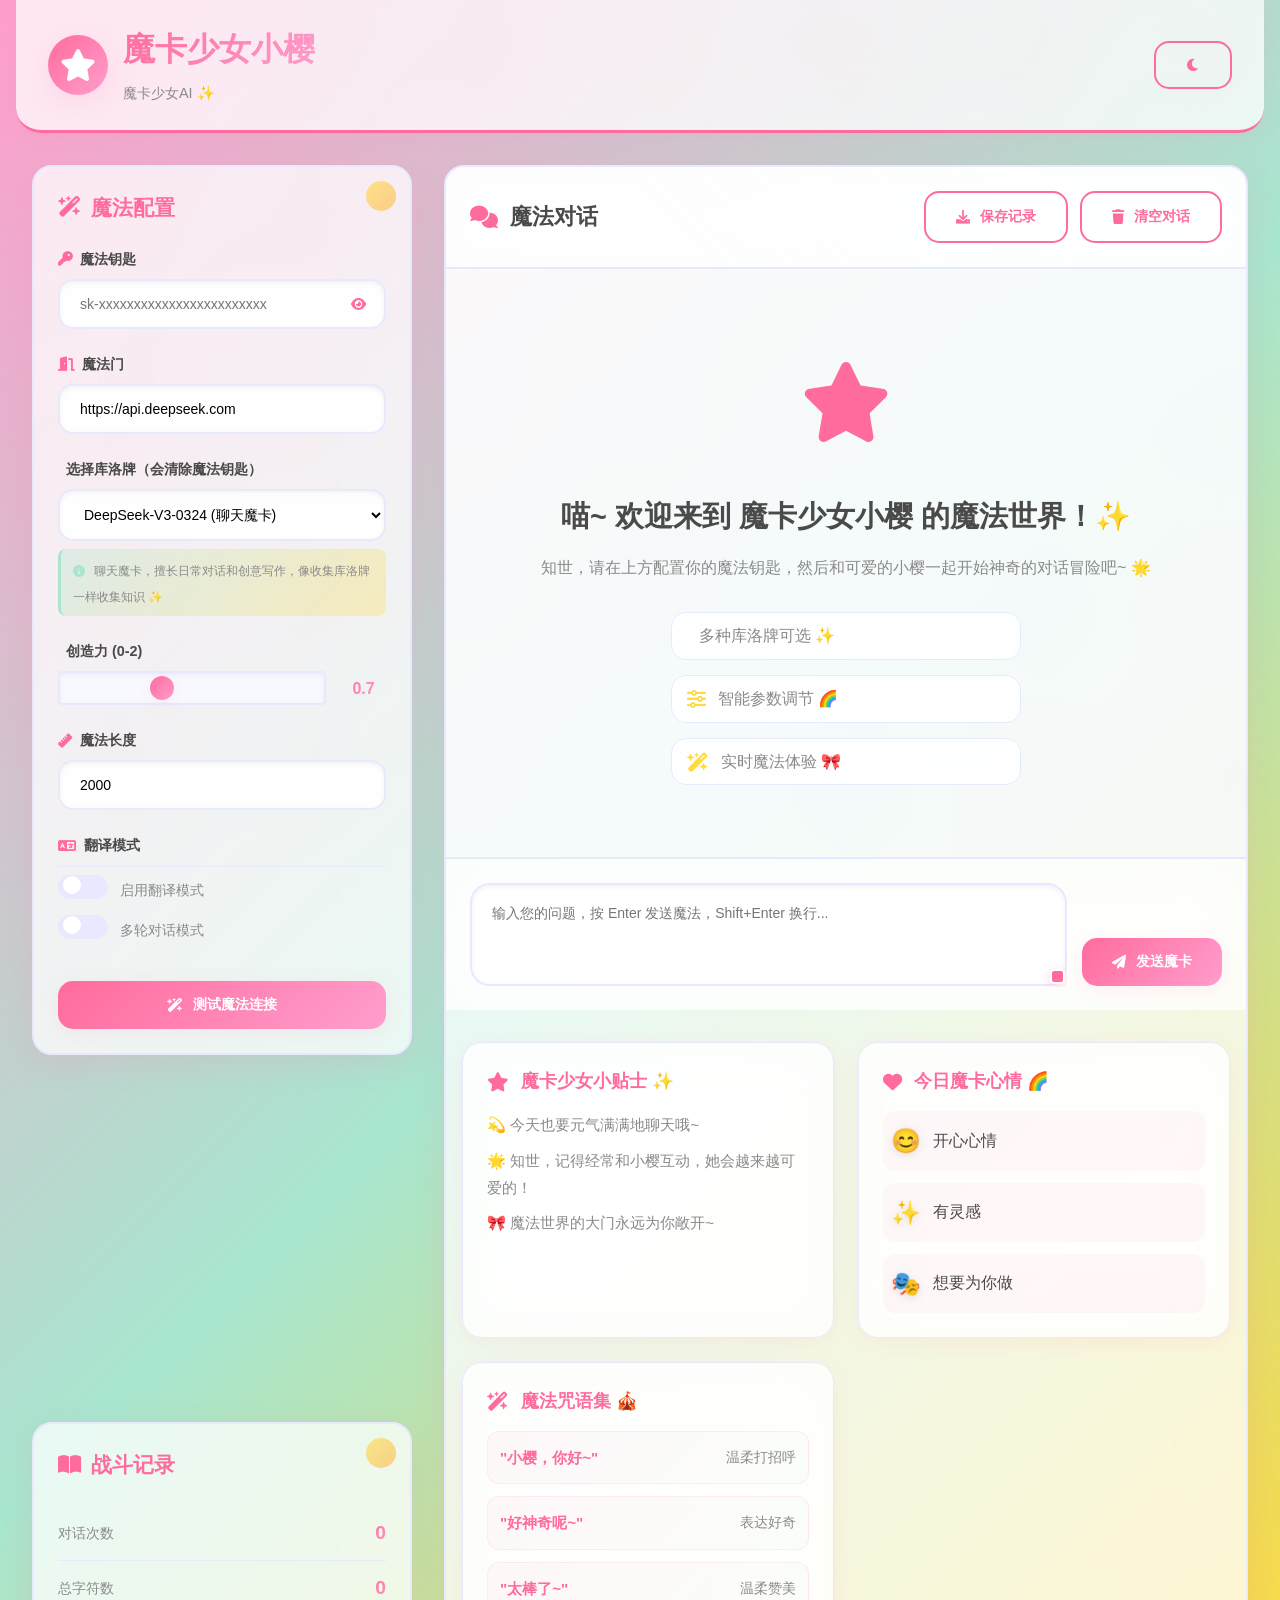
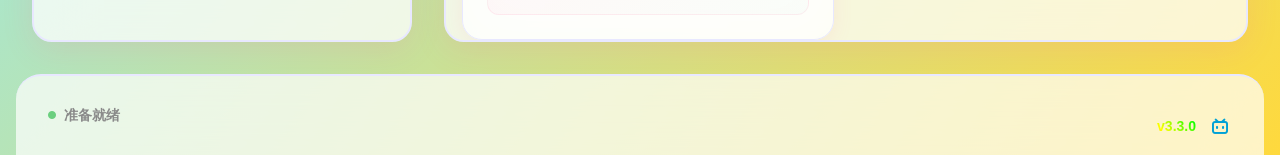
==== index.html @ 0a8f306b "Add files via upload" ====
<!DOCTYPE html>
<html lang="zh-CN">
<head>
    <meta charset="UTF-8">
    <meta name="viewport" content="width=device-width, initial-scale=1.0">
    <title>小樱 - 魔卡少女AI ✨</title>
    
    <!-- 库洛牌主题图标 -->
    <link rel="icon" type="image/svg+xml" href="./images/favicon.svg">
    <link rel="shortcut icon" href="./images/favicon.svg">
    <link rel="icon" href="./images/favicon.svg">
    
    <link rel="stylesheet" href="style.css">
    <link href="https://cdnjs.cloudflare.com/ajax/libs/font-awesome/6.0.0/css/all.min.css" rel="stylesheet">
</head>
<body>
    <div class="container">
        <!-- 顶部导航 -->
        <nav class="navbar">
            <div class="nav-brand">
                <div class="brand-icon">
                    <i class="fas fa-star"></i>
                </div>
                <div class="brand-text">
                    <h1>魔卡少女小樱</h1>
                    <span class="brand-subtitle">魔卡少女AI ✨</span>
                </div>
            </div>
            <div class="nav-actions">
                <button class="btn btn-outline" onclick="toggleTheme()">
                    <i class="fas fa-moon"></i>
                </button>
            </div>
        </nav>

        <!-- 主要内容区域 -->
        <div class="main-content">
            <!-- 左侧配置面板 -->
            <div class="sidebar">
                <div class="config-card">
                    <div class="card-header">
                        <h3><i class="fas fa-wand-magic-sparkles"></i> 魔法配置</h3>
                        <div class="card-decoration"></div>
                    </div>
                    
                    <div class="form-group">
                        <label for="apiKey">
                            <i class="fas fa-key"></i> 魔法钥匙
                        </label>
                        <div class="input-wrapper">
                            <input type="password" id="apiKey" placeholder="sk-xxxxxxxxxxxxxxxxxxxxxxxx">
                            <button class="toggle-password" onclick="togglePassword()">
                                <i class="fas fa-eye"></i>
                            </button>
                        </div>
                    </div>

                    <div class="form-group">
                        <label for="baseUrl">
                            <i class="fas fa-door-open"></i> 魔法门
                        </label>
                        <input type="text" id="baseUrl" value="https://api.deepseek.com" placeholder="API 基础地址">
                    </div>

                    <div class="form-group">
                        <label for="model">
                            <i class="fas fa-cards-blank"></i> 选择库洛牌 （会清除魔法钥匙）
                        </label>
                        <div class="model-selector">
                            <select id="model" onchange="window.deepseekChat?.handleModelChange()">
                                <option value="deepseek-chat">DeepSeek-V3-0324 (聊天魔卡)</option>
                                <option value="deepseek-reasoner">DeepSeek-R1-0528 (推理魔卡)</option>
                                <option value="sakura-free">deepseek-r1-0528 (小樱魔卡) ✨</option>
                                <option value="custom">自定义库洛牌 ✨</option>
                            </select>
                            <div class="custom-model-input-wrapper" style="display: none;">
                                <input type="text" id="customModel" placeholder="例如: deepseek-chat, gpt-4, claude-3">
                                <div class="custom-model-status" id="customModelStatus">
                                    <i class="fas fa-check-circle status-valid" style="display: none;"></i>
                                    <i class="fas fa-exclamation-circle status-invalid" style="display: none;"></i>
                                </div>
                                <button class="clear-custom-model" onclick="clearCustomModel()" title="清除自定义模型">
                                    <i class="fas fa-times"></i>
                                </button>
                            </div>
                        </div>
                        <div class="model-info" id="modelInfo">
                            <small class="text-muted">
                                <i class="fas fa-info-circle"></i> 
                                <span id="modelDescription">聊天魔卡，擅长日常对话和创意写作</span>
                            </small>
                        </div>
                        <div class="custom-model-help" id="customModelHelp" style="display: none;">
                            <small class="text-muted">
                                <i class="fas fa-lightbulb"></i>
                                <span>支持所有兼容OpenAI API格式的模型，如：gpt-4, claude-3, gemini-pro等</span>
                            </small>
                        </div>
                    </div>

                    <div class="form-group">
                        <label for="temperature">
                            <i class="fas fa-sparkles"></i> 创造力 (0-2)
                        </label>
                        <div class="slider-container">
                            <input type="range" id="temperature" min="0" max="2" step="0.1" value="0.7">
                            <span class="slider-value" id="tempValue">0.7</span>
                        </div>
                    </div>

                    <div class="form-group">
                        <label for="maxTokens">
                            <i class="fas fa-ruler"></i> 魔法长度
                        </label>
                        <input type="number" id="maxTokens" value="2000" min="100" max="8000">
                    </div>

                    <!-- 翻译模式配置 -->
                    <div class="form-group">
                        <label for="translationMode">
                            <i class="fas fa-language"></i> 翻译模式
                        </label>
                        <div class="translation-controls">
                            <select id="srcLang" class="lang-select">
                                <option value="auto">自动检测</option>
                                <option value="zh">中文</option>
                                <option value="en">英语</option>
                                <option value="ja">日语</option>
                                <option value="ko">韩语</option>
                                <option value="fr">法语</option>
                                <option value="de">德语</option>
                                <option value="es">西班牙语</option>
                                <option value="ru">俄语</option>
                            </select>
                            <div class="lang-arrow">
                                <i class="fas fa-arrow-right"></i>
                            </div>
                            <select id="tgtLang" class="lang-select">
                                <option value="zh">中文</option>
                                <option value="en">英语</option>
                                <option value="ja">日语</option>
                                <option value="ko">韩语</option>
                                <option value="fr">法语</option>
                                <option value="de">德语</option>
                                <option value="es">西班牙语</option>
                                <option value="ru">俄语</option>
                            </select>
                        </div>
                        <div class="translation-toggle">
                            <label class="toggle-switch">
                                <input type="checkbox" id="translationMode">
                                <span class="toggle-slider"></span>
                            </label>
                            <span class="toggle-label">启用翻译模式</span>
                        </div>
                        <div class="translation-toggle">
                            <label class="toggle-switch">
                                <input type="checkbox" id="multiTurnMode">
                                <span class="toggle-slider"></span>
                            </label>
                            <span class="toggle-label">多轮对话模式</span>
                        </div>
                    </div>
                    
                    <!-- 文件翻译功能 -->
                    <div class="file-translation-section" id="fileTranslationSection" style="display: none;">
                        <div class="file-upload-area">
                            <label for="txtFileInput" class="file-upload-label">
                                <i class="fas fa-file-upload"></i>
                                <span>选择TXT文件</span>
                            </label>
                            <input type="file" id="txtFileInput" accept=".txt" style="display: none;">
                            <div class="file-info" id="fileInfo" style="display: none;">
                                <span class="file-name" id="fileName"></span>
                                <span class="file-size" id="fileSize"></span>
                                <button class="btn btn-outline btn-small" onclick="clearFile()">
                                    <i class="fas fa-times"></i>
                                </button>
                            </div>
                        </div>
                        <button class="btn btn-primary btn-full" id="translateFileBtn" style="display: none;">
                            <i class="fas fa-language"></i> 开始翻译文件
                        </button>
                    </div>

                    <button class="btn btn-primary btn-full" id="testConnectionBtn">
                                                    <i class="fas fa-wand-magic-sparkles"></i> 测试魔法连接
                    </button>
                </div>

                <div class="stats-card">
                    <div class="card-header">
                        <h3><i class="fas fa-book-open"></i> 战斗记录</h3>
                        <div class="card-decoration"></div>
                    </div>
                    <div class="stat-item">
                        <span class="stat-label">对话次数</span>
                        <span class="stat-value" id="chatCount">0</span>
                    </div>
                    <div class="stat-item">
                        <span class="stat-label">总字符数</span>
                        <span class="stat-value" id="totalChars">0</span>
                    </div>
                </div>
            </div>

            <!-- 右侧聊天区域 -->
            <div class="chat-area">
                <div class="chat-header">
                    <h2><i class="fas fa-comments"></i> 魔法对话</h2>
                    <div class="chat-actions">
                        <button class="btn btn-outline" onclick="exportChat()">
                            <i class="fas fa-download"></i> 保存记录
                        </button>
                        <button class="btn btn-outline" id="magicBtn" style="display: none;">
                            <i class="fas fa-wand-magic-sparkles"></i> 施展魔法
                        </button>
                        <button class="btn btn-outline" onclick="clearChat()">
                            <i class="fas fa-trash"></i> 清空对话
                        </button>
                    </div>
                </div>

                <div class="chat-messages" id="chatMessages">
                    <div class="welcome-message">
                        <div class="welcome-icon">
                            <i class="fas fa-star"></i>
                        </div>
                        <h3>喵~ 欢迎来到 魔卡少女小樱 的魔法世界！✨</h3>
                        <p>知世，请在上方配置你的魔法钥匙，然后和可爱的小樱一起开始神奇的对话冒险吧~ 🌟</p>
                        <div class="feature-list">
                            <div class="feature-item">
                                <i class="fas fa-cards-blank"></i>
                                <span>多种库洛牌可选 ✨</span>
                            </div>
                            <div class="feature-item">
                                <i class="fas fa-sliders"></i>
                                <span>智能参数调节 🌈</span>
                            </div>
                            <div class="feature-item">
                                <i class="fas fa-wand-magic-sparkles"></i>
                                <span>实时魔法体验 🎀</span>
                            </div>
                        </div>
                    </div>
                </div>

                <!-- 文件翻译进度区域 -->
                <div class="file-translation-progress" id="fileTranslationProgress" style="display: none;">
                    <div class="progress-header">
                        <h4><i class="fas fa-language"></i> 文件翻译进度</h4>
                        <button class="btn btn-outline btn-small" onclick="cancelFileTranslation()">
                            <i class="fas fa-times"></i> 取消
                        </button>
                    </div>
                    <div class="progress-content">
                        <div class="progress-bar-container">
                            <div class="progress-bar" id="translationProgressBar">
                                <div class="progress-fill" id="translationProgressFill"></div>
                            </div>
                            <div class="progress-text" id="translationProgressText">0%</div>
                        </div>
                        <div class="progress-details">
                            <div class="progress-item">
                                <span class="progress-label">已翻译:</span>
                                <span class="progress-value" id="translatedLines">0</span>
                                <span class="progress-label">/</span>
                                <span class="progress-value" id="totalLines">0</span>
                                <span class="progress-label">行</span>
                            </div>
                            <div class="progress-item">
                                <span class="progress-label">当前状态:</span>
                                <span class="progress-value" id="currentStatus">准备中...</span>
                            </div>
                        </div>
                    </div>
                </div>

                <div class="chat-input-area">
                    <div class="input-container">
                        <textarea 
                            id="userInput" 
                            placeholder="知世，输入您的问题，按 Enter 发送魔卡，Shift+Enter 换行..."
                            rows="3"
                        ></textarea>
                        <div class="input-actions">
                            <button class="btn btn-primary" id="sendBtn">
                                <i class="fas fa-paper-plane"></i> 发送魔卡
                            </button>
                        </div>
                    </div>
                </div>

                <!-- 二次元主题装饰区域 -->
                <div class="anime-decoration-area">
                    <div class="decoration-card">
                        <div class="decoration-header">
                            <i class="fas fa-star"></i>
                            <h4>魔卡少女小贴士 ✨</h4>
                        </div>
                        <div class="tip-content">
                            <p>💫 今天也要元气满满地聊天哦~</p>
                            <p>🌟 知世，记得经常和小樱互动，她会越来越可爱的！</p>
                            <p>🎀 魔法世界的大门永远为你敞开~</p>
                        </div>
                    </div>
                    
                    <div class="decoration-card">
                        <div class="decoration-header">
                            <i class="fas fa-heart"></i>
                            <h4>今日魔卡心情 🌈</h4>
                        </div>
                        <div class="mood-content">
                            <div class="mood-item" data-quick-input="小樱，今天我的心情很好呢~ 想要和你分享一些开心的事情 ✨">
                                <span class="mood-emoji">😊</span>
                                <span class="mood-text">开心心情</span>
                            </div>
                            <div class="mood-item" data-quick-input="小樱，今天感觉特别有灵感呢~ 想要为你创作一些美好的东西 🌟">
                                <span class="mood-emoji">✨</span>
                                <span class="mood-text">有灵感</span>
                            </div>
                            <div class="mood-item" data-quick-input="小樱，今天想要为你做一些有趣的事情呢~ 来一起创造美好的回忆吧 🎭">
                                <span class="mood-emoji">🎭</span>
                                <span class="mood-text">想要为你做</span>
                            </div>
                        </div>
                    </div>

                    <div class="decoration-card">
                        <div class="decoration-header">
                            <i class="fas fa-wand-magic-sparkles"></i>
                            <h4>魔法咒语集 🎪</h4>
                        </div>
                        <div class="spell-content">
                            <div class="spell-item" data-quick-input="小樱，你好呀！今天要和你聊些什么呢？✨">
                                <span class="spell-name">"小樱，你好~"</span>
                                <span class="spell-desc">温柔打招呼</span>
                            </div>
                            <div class="spell-item" data-quick-input="小樱，好神奇呢！能告诉我更多关于这个的事情吗？🌟">
                                <span class="spell-name">"好神奇呢~"</span>
                                <span class="spell-desc">表达好奇</span>
                            </div>
                            <div class="spell-item" data-quick-input="小樱，你真是太棒了！我为你感到骄傲呢~ 🎀">
                                <span class="spell-name">"太棒了~"</span>
                                <span class="spell-desc">温柔赞美</span>
                            </div>
                        </div>
                    </div>
                </div>
            </div>
        </div>

        <!-- 状态栏 -->
        <div class="status-bar">
            <div class="status-left">
                <span id="statusText" class="status-text">
                    <i class="fas fa-circle status-dot ready"></i> 准备就绪
                </span>
            </div>
            <div class="status-right">
                <span id="tokenCount" class="token-info"></span>
                
                <span class="version">
                    <a href="https://github.com/Rainsan86/Rainsan86.github.io" target="_blank">v3.3.0</a>
                    <a href="https://space.bilibili.com/185590732" target="_blank" class="bilibili-icon">
                        <i class="fab fa-bilibili"></i>
                    </a>
                </span>
            </div>
        </div>
    </div>



    <script src="script.js"></script>
</body>
<!-- 
**
 *                                         ,s555SB@@&                          
 *                                      :9H####@@@@@Xi                        
 *                                     1@@@@@@@@@@@@@@8                       
 *                                   ,8@@@@@@@@@B@@@@@@8                      
 *                                  :B@@@@X3hi8Bs;B@@@@@Ah,                   
 *             ,8i                  r@@@B:     1S ,M@@@@@@#8;                 
 *            1AB35.i:               X@@8 .   SGhr ,A@@@@@@@@S                
 *            1@h31MX8                18Hhh3i .i3r ,A@@@@@@@@@5               
 *            ;@&i,58r5                 rGSS:     :B@@@@@@@@@@A               
 *             1#i  . 9i                 hX.  .: .5@@@@@@@@@@@1               
 *              sG1,  ,G53s.              9#Xi;hS5 3B@@@@@@@B1                
 *               .h8h.,A@@@MXSs,           #@H1:    3ssSSX@1                  
 *               s ,@@@@@@@@@@@@Xhi,       r#@@X1s9M8    .GA981               
 *               ,. rS8H#@@@@@@@@@@#HG51;.  .h31i;9@r    .8@@@@BS;i;          
 *                .19AXXXAB@@@@@@@@@@@@@@#MHXG893hrX#XGGXM@@@@@@@@@@MS        
 *                s@@MM@@@hsX#@@@@@@@@@@@@@@@@@@@@@@@@@@@@@@@@@@@@@@@@&,      
 *              :GB@#3G@@Brs ,1GM@@@@@@@@@@@@@@@@@@@@@@@@@@@@@@@@@@@@@@B,     
 *            .hM@@@#@@#MX 51  r;iSGAM@@@@@@@@@@@@@@@@@@@@@@@@@@@@@@@@@@8     
 *          :3B@@@@@@@@@@@&9@h :Gs   .;sSXH@@@@@@@@@@@@@@@@@@@@@@@@@@@@@@:    
 *      s&HA#@@@@@@@@@@@@@@M89A;.8S.       ,r3@@@@@@@@@@@@@@@@@@@@@@@@@@@r    
 *   ,13B@@@@@@@@@@@@@@@@@@@5 5B3 ;.         ;@@@@@@@@@@@@@@@@@@@@@@@@@@@i    
 *  5#@@#&@@@@@@@@@@@@@@@@@@9  .39:          ;@@@@@@@@@@@@@@@@@@@@@@@@@@@;    
 *  9@@@X:MM@@@@@@@@@@@@@@@#;    ;31.         H@@@@@@@@@@@@@@@@@@@@@@@@@@:    
 *   SH#@B9.rM@@@@@@@@@@@@@B       :.         3@@@@@@@@@@@@@@@@@@@@@@@@@@5    
 *     ,:.   9@@@@@@@@@@@#HB5                 .M@@@@@@@@@@@@@@@@@@@@@@@@@B    
 *           ,ssirhSM@&1;i19911i,.             s@@@@@@@@@@@@@@@@@@@@@@@@@@S   
 *              ,,,rHAri1h1rh&@#353Sh:          8@@@@@@@@@@@@@@@@@@@@@@@@@#:  
 *            .A3hH@#5S553&@@#h   i:i9S          #@@@@@@@@@@@@@@@@@@@@@@@@@A. 
 *
 *
 *    又看源码，看你妹妹呀！
 * -->
 <!-- **
 *                    _ooOoo_
 *                   o8888888o
 *                   88" . "88
 *                   (| -_- |)
 *                    O\ = /O
 *                ____/`---'\____
 *              .   ' \\| |// `.
 *               / \\||| : |||// \
 *             / _||||| -:- |||||- \
 *               | | \\\ - /// | |
 *             | \_| ''\---/'' | |
 *              \ .-\__ `-` ___/-. /
 *           ___`. .' /--.--\ `. . __
 *        ."" '< `.___\_<|>_/___.' >'"".
 *       | | : `- \`.;`\ _ /`;.`/ - ` : | |
 *         \ \ `-. \_ __\ /__ _/ .-` / /
 * ======`-.____`-.___\_____/___.-`____.-'======
 *                    `=---='
 *
 * .............................................
 *          佛祖保佑             永无BUG
 *
 -->
</html>
---- style.css ----
:root {
    --primary-color: #ff6b9d;
    --primary-light: #ff8db3;
    --primary-dark: #e55a8a;
    --secondary-color: #a8e6cf;
    --accent-color: #ffd93d;
    --accent-pink: #ff9ecd;
    --success-color: #6bcf7f;
    --warning-color: #ffb347;
    --error-color: #ff6b6b;
    --text-primary: #4a4a4a;
    --text-secondary: #8a8a8a;
    --bg-primary: #ffffff;
    --bg-secondary: #fefefe;
    --bg-tertiary: #f8f9ff;
    --border-color: #e8e8ff;
    --shadow-light: 0 4px 20px rgba(255, 107, 157, 0.1);
    --shadow-medium: 0 8px 30px rgba(255, 107, 157, 0.15);
    --shadow-heavy: 0 15px 40px rgba(255, 107, 157, 0.2);
    --border-radius: 20px;
    --transition: all 0.3s cubic-bezier(0.4, 0, 0.2, 1);
    --gradient-primary: linear-gradient(135deg, #ff6b9d 0%, #ff9ecd 100%);
    --gradient-secondary: linear-gradient(135deg, #ff9ecd 0%, #a8e6cf 50%, #ffd93d 100%);
    --gradient-accent: linear-gradient(135deg, #ffd93d 0%, #ffb347 100%);
    --bg-pattern: url('data:image/svg+xml,<svg xmlns="http://www.w3.org/2000/svg" viewBox="0 0 100 100"><defs><pattern id="hearts" x="0" y="0" width="20" height="20" patternUnits="userSpaceOnUse"><path d="M10 6c0-2.2 1.8-4 4-4s4 1.8 4 4c0 2.2-4 6-4 6s-4-3.8-4-6z" fill="rgba(255,107,157,0.1)"/></pattern></defs><rect width="100" height="100" fill="url(%23hearts)"/></svg>');
    --pc-light-bg: none; /* PC白天主题背景图片 */
    --pc-light-bg-opacity: 0.8; /* PC白天主题背景图片透明度 */
}

/* 暗夜主题变量 */
[data-theme="dark"] {
    --primary-color: #ff6b9d;
    --primary-light: #ff8db3;
    --primary-dark: #e55a8a;
    --secondary-color: #4a9eff;
    --accent-color: #ffd93d;
    --accent-pink: #ff9ecd;
    --success-color: #6bcf7f;
    --warning-color: #ffb347;
    --error-color: #ff6b6b;
    --text-primary: #ffffff;
    --text-secondary: #b0b0b0;
    --bg-primary: #1a1a1a;
    --bg-secondary: #2d2d2d;
    --bg-tertiary: #252525;
    --border-color: #404040;
    --shadow-light: 0 4px 20px rgba(0, 0, 0, 0.3);
    --shadow-medium: 0 8px 30px rgba(0, 0, 0, 0.4);
    --shadow-heavy: 0 15px 40px rgba(0, 0, 0, 0.5);
    --gradient-primary: linear-gradient(135deg, #ff6b9d 0%, #4a9eff 100%);
    --gradient-secondary: linear-gradient(135deg, #1a1a1a 0%, #2d2d2d 50%, #252525 100%);
    --gradient-accent: linear-gradient(135deg, #ffd93d 0%, #ff6b6b 100%);
    --bg-pattern: url('data:image/svg+xml,<svg xmlns="http://www.w3.org/2000/svg" viewBox="0 0 100 100"><defs><pattern id="stars" x="0" y="0" width="20" height="20" patternUnits="userSpaceOnUse"><circle cx="10" cy="10" r="1" fill="rgba(74,158,255,0.3)"/><circle cx="5" cy="5" r="0.5" fill="rgba(255,255,255,0.2)"/><circle cx="15" cy="15" r="0.8" fill="rgba(255,107,157,0.2)"/></pattern></defs><rect width="100" height="100" fill="url(%23stars)"/></svg>');
    --pc-light-bg: none; /* 暗夜主题不使用背景图片 */
    --pc-light-bg-opacity: 0; /* 暗夜主题背景图片透明度为0 */
}

* {
    margin: 0;
    padding: 0;
    box-sizing: border-box;
}

body {
    font-family: 'Segoe UI', Tahoma, Geneva, Verdana, sans-serif;
    background: var(--gradient-secondary);
    min-height: 100vh;
    color: var(--text-primary);
    line-height: 1.6;
    position: relative;
    overflow-x: hidden;
    transition: var(--transition);
}

/* PC白天主题背景图片 */
body::after {
    content: '';
    position: fixed;
    top: 0;
    left: 0;
    width: 100%;
    height: 100%;
    background: var(--pc-light-bg);
    background-size: cover;
    background-position: center;
    background-repeat: no-repeat;
    pointer-events: none;
    z-index: -2;
    transition: opacity 0.6s ease-in-out; /* 优化过渡效果，让淡入更平滑 */
    opacity: var(--pc-light-bg-opacity);
}

/* 当有背景图片时，隐藏默认的渐变背景 */
body[data-has-wallpaper="true"] {
    background: transparent !important;
}

/* 当有背景图片时，也隐藏body::before的图案背景 */
body[data-has-wallpaper="true"]::before {
    opacity: 0 !important;
}

/* 暗夜主题下强制使用默认背景，忽略壁纸 */
[data-theme="dark"] body {
    background: var(--gradient-secondary) !important;
}

[data-theme="dark"] body::after {
    opacity: 0 !important;
}

body::before {
    content: '';
    position: fixed;
    top: 0;
    left: 0;
    width: 100%;
    height: 100%;
    background: var(--bg-pattern);
    pointer-events: none;
    z-index: -1;
    transition: var(--transition);
}

.container {
    max-width: 1400px;
    margin: 0 auto;
    min-height: 100vh;
    display: flex;
    flex-direction: column;
    position: relative;
}

/* 导航栏 */
.navbar {
    background: rgba(255, 255, 255, 0.75);
    backdrop-filter: blur(30px);
    padding: 1.5rem 2rem;
    display: flex;
    justify-content: space-between;
    align-items: center;
    box-shadow: var(--shadow-light);
    border-bottom: 3px solid var(--primary-color);
    border-radius: 0 0 25px 25px;
    margin: 0 1rem;
    position: relative;
    overflow: hidden;
    transition: var(--transition);
}

[data-theme="dark"] .navbar {
    background: rgba(26, 26, 26, 0.95);
}

.navbar::before {
    content: '';
    position: absolute;
    top: 0;
    left: -100%;
    width: 100%;
    height: 100%;
    background: linear-gradient(90deg, transparent, rgba(255, 255, 255, 0.4), transparent);
    animation: shine 3s infinite;
}

@keyframes shine {
    0% { left: -100%; }
    100% { left: 100%; }
}

.nav-brand {
    display: flex;
    align-items: center;
    gap: 15px;
}

.brand-icon {
    width: 60px;
    height: 60px;
    background: var(--gradient-primary);
    border-radius: 50%;
    display: flex;
    align-items: center;
    justify-content: center;
    box-shadow: var(--shadow-medium);
    animation: float 3s ease-in-out infinite;
}

@keyframes float {
    0%, 100% { transform: translateY(0px); }
    50% { transform: translateY(-10px); }
}

.brand-icon i {
    font-size: 2rem;
    color: white;
}

.brand-text h1 {
    font-size: 2rem;
    font-weight: 800;
    background: var(--gradient-primary);
    -webkit-background-clip: text;
    -webkit-text-fill-color: transparent;
    margin-bottom: 5px;
}

.brand-subtitle {
    color: var(--text-secondary);
    font-size: 0.9rem;
    font-weight: 500;
}

/* 主要内容区域 */
.main-content {
    flex: 1;
    display: grid;
    grid-template-columns: 380px 1fr;
    gap: 2rem;
    padding: 2rem;
}

/* 侧边栏 */
.sidebar {
    display: flex;
    flex-direction: column;
    gap: 1.5rem;
}

.config-card, .stats-card {
    background: rgba(255, 255, 255, 0.75);
    backdrop-filter: blur(30px);
    border-radius: var(--border-radius);
    padding: 1.5rem;
    box-shadow: var(--shadow-medium);
    border: 2px solid var(--border-color);
    position: relative;
    overflow: hidden;
    transition: var(--transition);
}

.config-card:hover, .stats-card:hover {
    transform: translateY(-5px);
    box-shadow: var(--shadow-heavy);
    border-color: var(--primary-color);
}

[data-theme="dark"] .config-card,
[data-theme="dark"] .stats-card {
    background: rgba(45, 45, 45, 0.95);
    border-color: var(--border-color);
}

.card-header {
    position: relative;
    margin-bottom: 1.5rem;
}

.card-header h3 {
    display: flex;
    align-items: center;
    gap: 10px;
    color: var(--primary-color);
    font-size: 1.3rem;
    font-weight: 700;
}

.card-decoration {
    position: absolute;
    top: -10px;
    right: -10px;
    width: 30px;
    height: 30px;
    background: var(--gradient-accent);
    border-radius: 50%;
    opacity: 0.6;
}

.form-group {
    margin-bottom: 1.5rem;
}

.form-group label {
    display: flex;
    align-items: center;
    gap: 8px;
    margin-bottom: 8px;
    font-weight: 600;
    color: var(--text-primary);
    font-size: 0.9rem;
}

.form-group label i {
    color: var(--primary-color);
}

.input-wrapper {
    position: relative;
}

.input-wrapper input {
    width: 100%;
    padding: 15px 45px 15px 20px;
    border: 2px solid var(--border-color);
    border-radius: 15px;
    font-size: 14px;
    transition: var(--transition);
    background: var(--bg-secondary);
    box-shadow: inset 0 2px 5px rgba(0,0,0,0.05);
}

.input-wrapper input:focus {
    outline: none;
    border-color: var(--primary-color);
    box-shadow: 0 0 0 4px rgba(255, 107, 157, 0.1), inset 0 2px 5px rgba(0,0,0,0.05);
}

.toggle-password {
    position: absolute;
    right: 15px;
    top: 50%;
    transform: translateY(-50%);
    background: none;
    border: none;
    color: var(--primary-color);
    cursor: pointer;
    padding: 5px;
    border-radius: 50%;
    transition: var(--transition);
}

.toggle-password:hover {
    background: rgba(255, 107, 157, 0.1);
}

.form-group input, .form-group select {
    width: 100%;
    padding: 15px 20px;
    border: 2px solid var(--border-color);
    border-radius: 15px;
    font-size: 14px;
    transition: var(--transition);
    background: var(--bg-secondary);
    box-shadow: inset 0 2px 5px rgba(0,0,0,0.05);
}

.form-group input:focus, .form-group select:focus {
    outline: none;
    border-color: var(--primary-color);
    box-shadow: 0 0 0 4px rgba(255, 107, 157, 0.1), inset 0 2px 5px rgba(0,0,0,0.05);
}

[data-theme="dark"] .form-group input,
[data-theme="dark"] .form-group select {
    background: var(--bg-secondary);
    color: var(--text-primary);
    border-color: var(--border-color);
}

/* 模型选择器样式 */
.model-selector {
    position: relative;
    width: 100%;
}

.model-selector select,
.model-selector input {
    width: 100%;
    padding: 15px 20px;
    border: 2px solid var(--border-color);
    border-radius: 15px;
    font-size: 14px;
    transition: var(--transition);
    background: var(--bg-secondary);
    box-shadow: inset 0 2px 5px rgba(0,0,0,0.05);
}

.model-selector select:focus,
.model-selector input:focus {
    outline: none;
    border-color: var(--primary-color);
    box-shadow: 0 0 0 4px rgba(255, 107, 157, 0.1), inset 0 2px 5px rgba(0,0,0,0.05);
}

.custom-model-input-wrapper {
    position: relative;
    margin-top: 8px;
    display: flex;
    align-items: center;
}

.custom-model-input-wrapper input {
    flex: 1;
    border-color: var(--primary-color);
    background: linear-gradient(135deg, rgba(255, 107, 157, 0.05) 0%, rgba(255, 158, 205, 0.05) 100%);
    animation: customModelGlow 2s ease-in-out infinite alternate;
    margin-top: 0;
    padding-right: 60px; /* 为状态指示器和清除按钮留出空间 */
}

.custom-model-status {
    position: absolute;
    right: 40px;
    top: 50%;
    transform: translateY(-50%);
    display: flex;
    align-items: center;
    justify-content: center;
    width: 20px;
    height: 20px;
}

.status-valid {
    color: var(--success-color);
    animation: statusPulse 1s ease-in-out;
}

.status-invalid {
    color: var(--error-color);
    animation: statusPulse 1s ease-in-out;
}

@keyframes statusPulse {
    0%, 100% { transform: scale(1); }
    50% { transform: scale(1.2); }
}

.clear-custom-model {
    position: absolute;
    right: 8px;
    top: 50%;
    transform: translateY(-50%);
    background: none;
    border: none;
    color: var(--text-secondary);
    cursor: pointer;
    padding: 4px;
    border-radius: 50%;
    transition: var(--transition);
    display: flex;
    align-items: center;
    justify-content: center;
    width: 24px;
    height: 24px;
}

.clear-custom-model:hover {
    background: rgba(255, 107, 157, 0.1);
    color: var(--primary-color);
}

[data-theme="dark"] .clear-custom-model {
    color: var(--text-secondary);
}

[data-theme="dark"] .clear-custom-model:hover {
    background: rgba(255, 107, 157, 0.2);
    color: var(--primary-color);
}

@keyframes customModelGlow {
    from {
        box-shadow: 0 0 5px rgba(255, 107, 157, 0.3);
    }
    to {
        box-shadow: 0 0 15px rgba(255, 107, 157, 0.6);
    }
}

.model-selector input::placeholder {
    color: var(--text-secondary);
    font-style: italic;
}

[data-theme="dark"] .model-selector select,
[data-theme="dark"] .model-selector input {
    background: var(--bg-secondary);
    color: var(--text-primary);
    border-color: var(--border-color);
}

[data-theme="dark"] .model-selector input {
    background: linear-gradient(135deg, rgba(74, 158, 255, 0.05) 0%, rgba(255, 107, 157, 0.05) 100%);
}

/* 模型信息样式 */
.model-info {
    margin-top: 8px;
    padding: 8px 12px;
    background: linear-gradient(135deg, rgba(168, 230, 207, 0.3) 0%, rgba(255, 217, 61, 0.3) 100%);
    border-radius: 8px;
    border-left: 3px solid var(--secondary-color);
}

.model-info small {
    color: var(--text-secondary);
    font-size: 12px;
    line-height: 1.4;
}

.model-info i {
    color: var(--secondary-color);
    margin-right: 6px;
}

[data-theme="dark"] .model-info {
    background: linear-gradient(135deg, rgba(74, 158, 255, 0.3) 0%, rgba(255, 107, 157, 0.3) 100%);
    border-left-color: var(--secondary-color);
}

[data-theme="dark"] .model-info i {
    color: var(--secondary-color);
}

/* 自定义模型帮助信息样式 */
.custom-model-help {
    margin-top: 6px;
    padding: 6px 12px;
    background: linear-gradient(135deg, rgba(255, 217, 61, 0.3) 0%, rgba(255, 182, 71, 0.3) 100%);
    border-radius: 8px;
    border-left: 3px solid var(--accent-color);
}

.custom-model-help small {
    color: var(--text-secondary);
    font-size: 12px;
    line-height: 1.4;
}

.custom-model-help i {
    color: var(--accent-color);
    margin-right: 6px;
}

[data-theme="dark"] .custom-model-help {
    background: linear-gradient(135deg, rgba(255, 217, 61, 0.3) 0%, rgba(255, 107, 157, 0.3) 100%);
    border-left-color: var(--accent-color);
}

[data-theme="dark"] .custom-model-help i {
    color: var(--accent-color);
}

.slider-container {
    display: flex;
    align-items: center;
    gap: 15px;
}

.slider-container input[type="range"] {
    flex: 1;
    height: 8px;
    background: var(--bg-tertiary);
    border-radius: 4px;
    outline: none;
    -webkit-appearance: none;
}

[data-theme="dark"] .slider-container input[type="range"] {
    background: var(--bg-tertiary);
}

.slider-container input[type="range"]::-webkit-slider-thumb {
    -webkit-appearance: none;
    width: 24px;
    height: 24px;
    background: var(--gradient-primary);
    border-radius: 50%;
    cursor: pointer;
    box-shadow: var(--shadow-light);
    transition: var(--transition);
}

.slider-container input[type="range"]::-webkit-slider-thumb:hover {
    transform: scale(1.2);
}

.slider-value {
    min-width: 45px;
    text-align: center;
    font-weight: 700;
    color: var(--primary-color);
    font-size: 1rem;
    background: var(--gradient-primary);
    -webkit-background-clip: text;
    -webkit-text-fill-color: transparent;
}

/* 按钮样式 */
.btn {
    padding: 15px 30px;
    border: none;
    border-radius: 15px;
    font-size: 14px;
    font-weight: 600;
    cursor: pointer;
    transition: var(--transition);
    display: inline-flex;
    align-items: center;
    gap: 10px;
    text-decoration: none;
    position: relative;
    overflow: hidden;
}

.btn::before {
    content: '';
    position: absolute;
    top: 0;
    left: -100%;
    width: 100%;
    height: 100%;
    background: linear-gradient(90deg, transparent, rgba(255,255,255,0.3), transparent);
    transition: left 0.5s;
}

.btn:hover::before {
    left: 100%;
}

.btn-primary {
    background: var(--gradient-primary);
    color: white;
    box-shadow: var(--shadow-light);
    font-weight: 700;
}

.btn-primary:hover {
    transform: translateY(-3px);
    box-shadow: var(--shadow-medium);
}

.btn-primary:disabled {
    background: var(--bg-tertiary);
    color: var(--text-secondary);
    cursor: not-allowed;
    transform: none;
    box-shadow: none;
}

.btn-outline {
    background: transparent;
    color: var(--primary-color);
    border: 2px solid var(--primary-color);
    font-weight: 600;
}

.btn-outline:hover {
    background: var(--primary-color);
    color: white;
    transform: translateY(-2px);
}

.btn-full {
    width: 100%;
    justify-content: center;
    margin-top: 10px;
}

/* 聊天区域 */
.chat-area {
    background: rgba(255, 255, 255, 0.75);
    backdrop-filter: blur(30px);
    border-radius: var(--border-radius);
    box-shadow: var(--shadow-medium);
    border: 2px solid var(--border-color);
    display: flex;
    flex-direction: column;
    overflow: hidden;
    transition: var(--transition);
}

.chat-area:hover {
    border-color: var(--primary-color);
    box-shadow: var(--shadow-heavy);
}

[data-theme="dark"] .chat-area {
    background: rgba(45, 45, 45, 0.95) !important;
    border-color: var(--border-color);
}

[data-theme="dark"] .chat-header {
    background: var(--gradient-secondary) !important;
}

.chat-header {
    padding: 1.5rem;
    border-bottom: 2px solid var(--border-color);
    display: flex;
    justify-content: space-between;
    align-items: center;
    background: rgba(255, 255, 255, 0.75);
    backdrop-filter: blur(20px);
    position: relative;
}

.chat-header::before {
    content: '';
    position: absolute;
    top: 0;
    left: 0;
    right: 0;
    bottom: 0;
    background: linear-gradient(45deg, transparent 30%, rgba(255,255,255,0.3) 50%, transparent 70%);
    animation: sparkle 2s infinite;
}

@keyframes sparkle {
    0%, 100% { opacity: 0; }
    50% { opacity: 1; }
}

.chat-header h2 {
    display: flex;
    align-items: center;
    gap: 12px;
    color: var(--text-primary);
    font-size: 1.4rem;
    font-weight: 700;
}

.chat-header h2 i {
    color: var(--primary-color);
}

.chat-actions {
    display: flex;
    gap: 12px;
}

.chat-messages {
    flex: 1;
    padding: 1.5rem;
    overflow-y: auto;
    max-height: 600px;
    background: linear-gradient(135deg, rgba(254, 254, 254, 0.6) 0%, rgba(248, 249, 255, 0.6) 100%);
    transition: var(--transition);
}

[data-theme="dark"] .chat-messages {
    background: linear-gradient(135deg, #2d2d2d 0%, #252525 100%) !important;
}

.welcome-message {
    text-align: center;
    padding: 3rem 2rem;
    color: var(--text-secondary);
}

.welcome-icon {
    font-size: 5rem;
    color: var(--primary-color);
    margin-bottom: 1.5rem;
    animation: bounce 2s infinite;
}

@keyframes bounce {
    0%, 20%, 50%, 80%, 100% { transform: translateY(0); }
    40% { transform: translateY(-20px); }
    60% { transform: translateY(-10px); }
}

.welcome-message h3 {
    color: var(--text-primary);
    margin-bottom: 1rem;
    font-size: 1.8rem;
    font-weight: 700;
}

.feature-list {
    display: flex;
    flex-direction: column;
    gap: 15px;
    margin-top: 2rem;
    max-width: 350px;
    margin-left: auto;
    margin-right: auto;
}

.feature-item {
    display: flex;
    align-items: center;
    gap: 12px;
    color: var(--text-secondary);
    padding: 10px 15px;
    background: rgba(255, 255, 255, 0.7);
    backdrop-filter: blur(10px);
    border-radius: 15px;
    border: 1px solid var(--border-color);
}

.feature-item i {
    color: var(--accent-color);
    font-size: 1.2rem;
}

/* 消息样式 */
.message {
    margin-bottom: 1.5rem;
    animation: slideIn 0.4s ease-out;
    display: flex;
    align-items: flex-start;
    gap: 12px;
}

.message-avatar {
    width: 60px;
    height: 60px;
    border-radius: 50%;
    flex-shrink: 0;
    background-size: 100% 100%;
    background-position: center;
    background-repeat: no-repeat;
    border: 2px solid var(--border-color);
    box-shadow: var(--shadow-light);
}

.message.user .message-avatar {
    background-image: url('./images/user-avatar.png');
}

.message.assistant .message-avatar {
    background-image: url('./images/assistant-avatar.png');
}

.message.system .message-avatar {
    background-image: url('./images/assistant-avatar.png');
}

.message-content-wrapper {
    flex: 1;
    min-width: 0;
}

.message.user {
    flex-direction: row-reverse;
}

.message.user .message-content-wrapper {
    display: flex;
    justify-content: flex-end;
}

.message.assistant {
    flex-direction: row;
}

.message-content {
    display: block;
    max-width: 80%;
    padding: 1.2rem 1.8rem;
    border-radius: 20px;
    word-wrap: break-word;
    line-height: 1.6;
    position: relative;
    box-shadow: var(--shadow-light);
}

.message.user .message-content {
    background: var(--gradient-primary);
    color: white;
    border-bottom-right-radius: 8px;
    position: relative;
}

.message.user .message-content::after {
    display: none;
}

.message.assistant .message-content {
    background: var(--bg-secondary);
    color: var(--text-primary);
    border: 2px solid var(--border-color);
    border-bottom-left-radius: 8px;
    position: relative;
}

.message.assistant .message-content::after {
    display: none;
}

.message.system .message-content {
    background: var(--gradient-accent);
    color: var(--text-primary);
    border-radius: 15px;
    font-size: 0.9rem;
    text-align: center;
    font-weight: 600;
}

.message.system {
    justify-content: center;
}

.message.system .message-content-wrapper {
    display: flex;
    justify-content: center;
}

/* 输入区域 */
.chat-input-area {
    padding: 1.5rem;
    border-top: 2px solid var(--border-color);
    background: rgba(255, 255, 255, 0.6);
    backdrop-filter: blur(30px);
}

[data-theme="dark"] .chat-input-area {
    background: rgba(45, 45, 45, 0.9) !important;
    backdrop-filter: blur(30px);
}

.input-container {
    display: flex;
    gap: 15px;
    align-items: flex-end;
}

.input-container textarea {
    flex: 1;
    padding: 18px 20px;
    border: 2px solid var(--border-color);
    border-radius: 20px;
    font-size: 14px;
    resize: vertical;
    font-family: inherit;
    transition: all 0.2s cubic-bezier(0.4, 0, 0.2, 1);
    min-height: 60px;
    max-height: 200px;
    background: rgba(255, 255, 255, 0.7);
    backdrop-filter: blur(15px);
    box-shadow: inset 0 2px 5px rgba(0,0,0,0.05);
    overflow-y: auto;
    line-height: 1.5;
}

/* 优化textarea的resize手柄 */
.input-container textarea::-webkit-resizer {
    background: var(--primary-color);
    border: 2px solid var(--bg-primary);
    border-radius: 4px;
    box-shadow: 0 2px 8px rgba(255, 107, 157, 0.3);
}

.input-container textarea::-moz-resizer {
    background: var(--primary-color);
    border: 2px solid var(--bg-primary);
    border-radius: 4px;
    box-shadow: 0 2px 8px rgba(255, 107, 157, 0.3);
}

/* 添加resize时的视觉反馈 */
.input-container textarea:active {
    transition: none;
    box-shadow: inset 0 2px 5px rgba(0,0,0,0.1), 0 0 0 3px rgba(255, 107, 157, 0.2);
}

.input-container textarea:focus {
    outline: none;
    border-color: var(--primary-color);
    box-shadow: 0 0 0 4px rgba(255, 107, 157, 0.1), inset 0 2px 5px rgba(0,0,0,0.05);
}

[data-theme="dark"] .input-container textarea {
    background: var(--bg-secondary) !important;
    color: var(--text-primary);
    border-color: var(--border-color);
    box-shadow: inset 0 2px 5px rgba(0,0,0,0.2);
}

[data-theme="dark"] .input-container textarea:focus {
    border-color: var(--primary-color);
    box-shadow: 0 0 0 4px rgba(255, 107, 157, 0.2), inset 0 2px 5px rgba(0,0,0,0.2);
}

/* 状态栏 */
.status-bar {
    display: flex;
    justify-content: space-between;
    align-items: center;
    background: rgba(255, 255, 255, 0.7);
    backdrop-filter: blur(30px);
    padding: 1rem 2rem;
    border-top: 2px solid var(--border-color);
    font-size: 14px;
    color: var(--text-secondary);
    border-radius: 25px 25px 0 0;
    margin: 0 1rem;
    transition: var(--transition);
}

[data-theme="dark"] .status-bar {
    background: rgba(26, 26, 26, 0.95);
}

.status-text {
    display: flex;
    align-items: center;
    gap: 8px;
    font-weight: 600;
}

.status-dot {
    font-size: 8px;
}

.status-dot.ready { color: var(--success-color); }
.status-dot.loading { color: var(--warning-color); }
.status-dot.error { color: var(--error-color); }

.token-info {
    margin-right: 20px;
    font-weight: 600;
}

.version {
    display: flex;
    align-items: center;
    gap: 4px;
    font-weight: 700;
}

/* 统计卡片 */
.stats-card {
    margin-top: auto;
}

.stat-item {
    display: flex;
    justify-content: space-between;
    align-items: center;
    padding: 12px 0;
    border-bottom: 1px solid var(--border-color);
}

.stat-item:last-child {
    border-bottom: none;
}

.stat-label {
    color: var(--text-secondary);
    font-size: 0.9rem;
    font-weight: 500;
}

.stat-value {
    font-weight: 700;
    color: var(--primary-color);
    font-size: 1.2rem;
    background: var(--gradient-primary);
    -webkit-background-clip: text;
    -webkit-text-fill-color: transparent;
}

/* 加载动画 - 现在在AI消息框内 */
.loading-message {
    animation: slideIn 0.3s ease-out;
}

.loading-content {
    display: flex;
    justify-content: center;
    align-items: center;
    min-height: 120px;
    padding: 2rem;
    background: rgba(255, 107, 157, 0.1);
    border: 2px solid rgba(255, 107, 157, 0.3);
    border-radius: 20px;
    margin: 1rem 0;
}

[data-theme="dark"] .loading-content {
    background: rgba(74, 158, 255, 0.1);
    border-color: rgba(74, 158, 255, 0.3);
}

.loading-spinner {
    text-align: center;
    color: var(--primary-color);
}

[data-theme="dark"] .loading-spinner {
    color: var(--primary-color-dark);
}

.spinner {
    width: 50px;
    height: 50px;
    border: 4px solid rgba(255, 107, 157, 0.3);
    border-top: 4px solid var(--primary-color);
    border-radius: 50%;
    animation: spin 1s linear infinite;
    margin: 0 auto 20px;
}

[data-theme="dark"] .spinner {
    border-color: rgba(74, 158, 255, 0.3);
    border-top-color: var(--primary-color-dark);
}

.loading-spinner p {
    font-size: 1.1rem;
    font-weight: 600;
    margin: 0;
    text-shadow: 0 1px 2px rgba(0,0,0,0.1);
}

@keyframes spin {
    0% { transform: rotate(0deg); }
    100% { transform: rotate(360deg); }
}

@keyframes slideIn {
    from {
        opacity: 0;
        transform: translateY(30px) scale(0.9);
    }
    to {
        opacity: 1;
        transform: translateY(0) scale(1);
    }
}

/* 响应式设计 */
@media (max-width: 1200px) {
    .main-content {
        grid-template-columns: 1fr;
        gap: 1rem;
    }
    
    .sidebar {
        order: 2;
    }
}

@media (max-width: 768px) {
    .container {
        padding: 0;
    }
    
    .main-content {
        padding: 1rem;
    }
    
    .navbar {
        padding: 1rem;
        margin: 0 0.5rem;
    }
    
    .nav-brand {
        gap: 10px;
    }
    
    .brand-icon {
        width: 50px;
        height: 50px;
    }
    
    .brand-text h1 {
        font-size: 1.5rem;
    }
    
    .chat-header {
        flex-direction: column;
        gap: 15px;
        align-items: stretch;
    }
    
    .chat-actions {
        justify-content: center;
    }
    
    .input-container {
        flex-direction: column;
    }
    
    .message-content {
        max-width: 95%;
    }
    
    .status-bar {
        margin: 0 0.5rem;
        padding: 1rem;
    }
    
    /* 移动端模型选择器优化 */
    .model-selector input {
        margin-top: 6px;
        padding: 12px 16px;
        font-size: 16px; /* 移动端避免缩放 */
    }
    
    .model-info {
        margin-top: 6px;
        padding: 6px 10px;
    }
    
    .clear-custom-model {
        width: 32px;
        height: 32px;
        right: 6px;
    }
}

/* 滚动条样式 */
.chat-messages::-webkit-scrollbar {
    width: 8px;
}

.chat-messages::-webkit-scrollbar-track {
    background: var(--bg-tertiary);
    border-radius: 4px;
}

.chat-messages::-webkit-scrollbar-thumb {
    background: var(--gradient-primary);
    border-radius: 4px;
}

.chat-messages::-webkit-scrollbar-thumb:hover {
    background: var(--primary-dark);
}

/* 暗夜主题滚动条 */
[data-theme="dark"] .chat-messages::-webkit-scrollbar-track {
    background: var(--bg-tertiary);
}

[data-theme="dark"] .chat-messages::-webkit-scrollbar-thumb {
    background: var(--border-color);
}

[data-theme="dark"] .chat-messages::-webkit-scrollbar-thumb:hover {
    background: var(--primary-color);
}

/* 暗夜主题按钮样式 */
[data-theme="dark"] .btn-outline {
    border-color: var(--border-color);
    color: var(--text-primary);
}

[data-theme="dark"] .btn-outline:hover {
    background: var(--primary-color);
    border-color: var(--primary-color);
    color: white;
}

/* 暗夜主题标签样式 */
[data-theme="dark"] .form-group label {
    color: var(--text-primary);
}

[data-theme="dark"] .form-group label i {
    color: var(--primary-color);
}

/* 暗夜主题统计值样式 */
[data-theme="dark"] .stat-value {
    background: var(--gradient-primary);
    -webkit-background-clip: text;
    -webkit-text-fill-color: transparent;
}

/* 暗夜主题版本号样式 */
[data-theme="dark"] .version {
    background: var(--gradient-primary);
    -webkit-background-clip: text;
    -webkit-text-fill-color: transparent;
}

/* 暗夜主题输入框聚焦样式 */
[data-theme="dark"] .form-group input:focus,
[data-theme="dark"] .form-group select:focus {
    border-color: var(--primary-color);
    box-shadow: 0 0 0 4px rgba(255, 107, 157, 0.1), inset 0 2px 5px rgba(0,0,0,0.2);
}

[data-theme="dark"] .input-container textarea:focus {
    border-color: var(--primary-color);
    box-shadow: 0 0 0 4px rgba(255, 107, 157, 0.1), inset 0 2px 5px rgba(0,0,0,0.2);
}

/* 暗夜主题动画调整 */
[data-theme="dark"] .navbar::before {
    background: linear-gradient(90deg, transparent, rgba(74, 158, 255, 0.4), transparent);
}

[data-theme="dark"] .chat-header::before {
    background: linear-gradient(45deg, transparent 30%, rgba(74, 158, 255, 0.3) 50%, transparent 70%);
}

/* 暗夜主题欢迎消息调整 */
[data-theme="dark"] .welcome-message {
    color: var(--text-secondary);
}

[data-theme="dark"] .welcome-message h3 {
    color: var(--text-primary);
}

/* 暗夜主题特性列表调整 */
[data-theme="dark"] .feature-item {
    color: var(--text-primary);
}

[data-theme="dark"] .feature-item i {
    color: var(--primary-color);
}

/* 暗夜主题消息样式调整 */
[data-theme="dark"] .message-content {
    color: var(--text-primary);
}

[data-theme="dark"] .message.user .message-content {
    background: var(--primary-color);
    color: white;
}

[data-theme="dark"] .message.assistant .message-content {
    background: var(--bg-secondary);
    color: var(--text-primary);
    border-color: var(--border-color);
}

[data-theme="dark"] .message.system .message-content {
    background: var(--error-color);
    color: white;
}

/* 二次元主题装饰区域样式 */
.anime-decoration-area {
    margin-top: 2rem;
    display: grid;
    grid-template-columns: repeat(auto-fit, minmax(280px, 1fr));
    gap: 1.5rem;
    padding: 0 1rem;
}

.decoration-card {
    background: rgba(255, 255, 255, 0.7);
    backdrop-filter: blur(30px);
    border-radius: var(--border-radius);
    padding: 1.5rem;
    box-shadow: var(--shadow-light);
    border: 1px solid var(--border-color);
    transition: var(--transition);
    position: relative;
    overflow: hidden;
}

.decoration-card::before {
    content: '';
    position: absolute;
    top: 0;
    left: 0;
    width: 100%;
    height: 4px;
    background: var(--gradient-primary);
    transform: scaleX(0);
    transform-origin: left;
    transition: transform 0.6s ease;
}

.decoration-card:hover::before {
    transform: scaleX(1);
}

.decoration-card:hover {
    transform: translateY(-5px);
    box-shadow: var(--shadow-medium);
}

.decoration-header {
    display: flex;
    align-items: center;
    gap: 0.75rem;
    margin-bottom: 1rem;
    color: var(--primary-color);
}

.decoration-header i {
    font-size: 1.2rem;
    animation: float 3s ease-in-out infinite;
}

.decoration-header h4 {
    font-size: 1.1rem;
    font-weight: 600;
    margin: 0;
}

.tip-content p, .mood-content, .spell-content {
    margin: 0;
    line-height: 1.8;
}

.tip-content p {
    color: var(--text-secondary);
    font-size: 0.95rem;
    margin-bottom: 0.5rem;
}

.tip-content p:last-child {
    margin-bottom: 0;
}

.mood-content {
    display: flex;
    flex-direction: column;
    gap: 0.75rem;
}

.mood-item {
    display: flex;
    align-items: center;
    gap: 0.75rem;
    padding: 0.5rem;
    background: rgba(255, 107, 157, 0.05);
    border-radius: 12px;
    transition: var(--transition);
}

.mood-item:hover {
    background: rgba(255, 107, 157, 0.1);
    transform: translateX(5px);
    cursor: pointer;
}

.mood-item:active {
    transform: translateX(5px) scale(0.98);
}

.mood-emoji {
    font-size: 1.5rem;
    filter: drop-shadow(0 2px 4px rgba(0, 0, 0, 0.1));
}

.mood-text {
    font-weight: 500;
    color: var(--text-primary);
}

.spell-content {
    display: flex;
    flex-direction: column;
    gap: 0.75rem;
}

.spell-item {
    display: flex;
    justify-content: space-between;
    align-items: center;
    padding: 0.75rem;
    background: linear-gradient(135deg, rgba(255, 107, 157, 0.05) 0%, rgba(168, 230, 207, 0.05) 100%);
    border-radius: 12px;
    border: 1px solid rgba(255, 107, 157, 0.1);
    transition: var(--transition);
}

.spell-item:hover {
    background: linear-gradient(135deg, rgba(255, 107, 157, 0.1) 0%, rgba(168, 230, 207, 0.1) 100%);
    border-color: rgba(255, 107, 157, 0.2);
    transform: scale(1.02);
    cursor: pointer;
}

.spell-item:active {
    transform: scale(0.98);
}

.spell-name {
    font-weight: 600;
    color: var(--primary-color);
    font-size: 0.95rem;
}

.spell-desc {
    color: var(--text-secondary);
    font-size: 0.9rem;
}

/* 暗夜主题下的装饰卡片样式 */
[data-theme="dark"] .decoration-card {
    background: rgba(45, 45, 45, 0.9);
    border-color: var(--border-color);
}

[data-theme="dark"] .mood-item {
    background: rgba(255, 107, 157, 0.1);
}

[data-theme="dark"] .mood-item:hover {
    background: rgba(255, 107, 157, 0.15);
}

[data-theme="dark"] .spell-item {
    background: linear-gradient(135deg, rgba(255, 107, 157, 0.1) 0%, rgba(74, 158, 255, 0.1) 100%);
    border-color: rgba(255, 107, 157, 0.2);
}

[data-theme="dark"] .spell-item:hover {
    background: linear-gradient(135deg, rgba(255, 107, 157, 0.15) 0%, rgba(74, 158, 255, 0.15) 100%);
    border-color: rgba(255, 107, 157, 0.3);
}

/* 响应式设计 */
@media (max-width: 768px) {
    .anime-decoration-area {
        grid-template-columns: 1fr;
        gap: 1rem;
        padding: 0 0.5rem;
    }
    
    .decoration-card {
        padding: 1.25rem;
    }
    
    .mood-content, .spell-content {
        gap: 0.5rem;
    }
    
    .mood-item, .spell-item {
        padding: 0.5rem;
    }
}

/* 移动端优化 */
@media (max-width: 480px) {
    .anime-decoration-area {
        margin-top: 1rem;
        gap: 0.75rem;
        padding: 0 0.25rem;
    }
    
    .decoration-card {
        padding: 1rem;
        border-radius: 12px;
    }
    
    .decoration-header h4 {
        font-size: 1rem;
    }
    
    .tip-content p {
        font-size: 0.9rem;
        line-height: 1.6;
    }
    
    .mood-item, .spell-item {
        padding: 0.4rem;
        border-radius: 8px;
    }
    
    .mood-emoji {
        font-size: 1.3rem;
    }
    
    .mood-text, .spell-name, .spell-desc {
        font-size: 0.85rem;
    }
    
    /* 移动端加载动画优化 */
    .loading-content {
        padding: 1.5rem;
        min-height: 100px;
        margin: 0.75rem 0;
    }
    
    .spinner {
        width: 40px;
        height: 40px;
        border-width: 3px;
        margin-bottom: 15px;
    }
    
    .loading-spinner p {
        font-size: 1rem;
    }
    
    /* 移动端魔法提示框优化 */
    .magic-prompt-box,
    .magic-alert-box {
        width: 95%;
        max-width: 350px;
        padding: 1.5rem;
        margin: 0 auto;
    }
    
    .magic-prompt-header h3,
    .magic-alert-header h3 {
        font-size: 1.3rem;
    }
    
    .magic-prompt-content p {
        font-size: 1rem;
    }
    
    .magic-prompt-hint {
        color: #ff6b6b;
        font-size: 0.9rem;
        margin: 0.5rem 0;
        padding: 0.5rem;
        background: rgba(255, 107, 107, 0.1);
        border-radius: 8px;
        border-left: 3px solid #ff6b6b;
    }
    
    .magic-prompt-input {
        padding: 0.8rem;
        font-size: 0.9rem;
    }
    
    .magic-prompt-actions {
        flex-direction: column;
        gap: 0.5rem;
    }
    
    .magic-prompt-actions .btn {
        min-width: auto;
        width: 100%;
    }
}

/* 触摸设备优化 */
@media (hover: none) and (pointer: coarse) {
    .mood-item:hover, .spell-item:hover {
        transform: none;
    }
    
    .mood-item:active, .spell-item:active {
        transform: scale(0.95);
        transition: transform 0.1s ease;
    }
}

/* 魔法按键样式 */
#magicBtn {
    background: linear-gradient(135deg, #ff6b6b, #ff4757);
    border: 2px solid #ff6b6b;
    color: white;
    transition: all 0.3s cubic-bezier(0.4, 0, 0.2, 1);
    position: relative;
    overflow: hidden;
}

#magicBtn::before {
    content: '';
    position: absolute;
    top: 0;
    left: -100%;
    width: 100%;
    height: 100%;
    background: linear-gradient(90deg, transparent, rgba(255, 255, 255, 0.3), transparent);
    transition: left 0.5s;
}

#magicBtn:hover::before {
    left: 100%;
}

#magicBtn:hover {
    transform: translateY(-2px);
    box-shadow: 0 8px 25px rgba(255, 107, 107, 0.4);
}

#magicBtn.magic-active {
    background: linear-gradient(135deg, #ff4757, #ff3742);
    border-color: #ff3742;
    animation: magicPulse 2s infinite;
}

@keyframes magicPulse {
    0%, 100% { transform: scale(1); }
    50% { transform: scale(1.05); }
}

/* 魅魔主题提示框样式 */
.magic-prompt-container,
.magic-alert-container {
    position: fixed;
    top: 0;
    left: 0;
    width: 100%;
    height: 100%;
    z-index: 9999;
    display: flex;
    align-items: center;
    justify-content: center;
    pointer-events: auto;
}

.magic-prompt-overlay,
.magic-alert-overlay {
    position: absolute;
    top: 0;
    left: 0;
    width: 100%;
    height: 100%;
    background: rgba(0, 0, 0, 0.8);
    backdrop-filter: blur(10px);
}

.magic-prompt-box,
.magic-alert-box {
    background: linear-gradient(135deg, #2d2d2d, #1a1a1a);
    border: 2px solid #ff6b6b;
    border-radius: 20px;
    padding: 2rem;
    max-width: 400px;
    width: 90%;
    position: absolute;
    z-index: 10000;
    box-shadow: 0 20px 60px rgba(255, 107, 107, 0.3);
    opacity: 0;
    transition: all 0.4s cubic-bezier(0.4, 0, 0.2, 1);
    top: 50%;
    left: 50%;
    transform: translate(-50%, -50%);
}

.magic-prompt-box.slide-in,
.magic-alert-box.fade-in {
    transform: translate(-50%, -50%);
    opacity: 1;
}

.magic-prompt-header,
.magic-alert-header {
    text-align: center;
    margin-bottom: 1.5rem;
    color: #ff6b6b;
}

.magic-prompt-header i,
.magic-alert-header i {
    font-size: 2rem;
    margin-bottom: 0.5rem;
    display: block;
}

.magic-prompt-header h3,
.magic-alert-header h3 {
    font-size: 1.5rem;
    margin: 0;
    color: #ff6b6b;
}

.magic-prompt-content,
.magic-alert-content {
    text-align: center;
    margin-bottom: 1.5rem;
}

.magic-prompt-content p,
.magic-alert-content p {
    color: #ffffff;
    margin-bottom: 1rem;
    font-size: 1.1rem;
}

.magic-prompt-input {
    width: 100%;
    padding: 1rem;
    border: 2px solid #ff6b6b;
    border-radius: 10px;
    background: #1a1a1a;
    color: #ffffff;
    font-size: 1rem;
    margin-bottom: 1rem;
    transition: all 0.3s ease;
}

.magic-prompt-input:focus {
    outline: none;
    border-color: #ff4757;
    box-shadow: 0 0 20px rgba(255, 107, 107, 0.3);
    transform: scale(1.02);
}

.magic-prompt-actions,
.magic-alert-actions {
    display: flex;
    gap: 1rem;
    justify-content: center;
}

.magic-prompt-actions .btn,
.magic-alert-actions .btn {
    min-width: 100px;
}

/* 魅魔主题提示框类型样式 */
.magic-alert-box.success {
    border-color: #6bcf7f;
}

.magic-alert-box.success .magic-alert-header {
    color: #6bcf7f;
}

.magic-alert-box.success .magic-alert-header i {
    color: #6bcf7f;
}

.magic-alert-box.error {
    border-color: #ff6b6b;
}

.magic-alert-box.error .magic-alert-header {
    color: #ff6b6b;
}

.magic-alert-box.error .magic-alert-header i {
    color: #ff6b6b;
}

/* 魅魔主题动画 */
@keyframes magicAlertFade {
    from {
        opacity: 0;
        transform: scale(0.8) translateY(-20px);
    }
    to {
        opacity: 1;
        transform: scale(1) translateY(0);
    }
}

@keyframes magicPromptSlide {
    from {
        opacity: 0;
        transform: translateY(50px);
    }
    to {
        opacity: 1;
        transform: translateY(0);
    }
}

/* 暗夜主题下的魔法按键特殊效果 */
[data-theme="dark"] #magicBtn {
    background: linear-gradient(135deg, #ff6b6b, #ff4757);
    border-color: #ff6b6b;
    box-shadow: 0 4px 20px rgba(255, 107, 107, 0.3);
}

[data-theme="dark"] #magicBtn:hover {
    box-shadow: 0 8px 30px rgba(255, 107, 107, 0.5);
}

[data-theme="dark"] #magicBtn.magic-active {
    background: linear-gradient(135deg, #ff4757, #ff3742);
    box-shadow: 0 8px 30px rgba(255, 107, 107, 0.6);
}

/* 魅魔主题额外装饰效果 */
.magic-prompt-box::before,
.magic-alert-box::before {
    content: '💋';
    position: absolute;
    top: -15px;
    left: 50%;
    transform: translateX(-50%);
    font-size: 2rem;
    animation: float 3s ease-in-out infinite;
}

.magic-prompt-box::after,
.magic-alert-box::after {
    content: '✨';
    position: absolute;
    top: 10px;
    right: 10px;
    font-size: 1.5rem;
    animation: sparkle 2s ease-in-out infinite;
}

/* 魅魔模式下的特殊效果 */
[data-theme="dark"] .magic-prompt-box,
[data-theme="dark"] .magic-alert-box {
    background: linear-gradient(135deg, #1a1a1a, #2d2d2d);
    border: 2px solid #ff6b6b;
    box-shadow: 0 20px 60px rgba(255, 107, 107, 0.4);
}

[data-theme="dark"] .magic-prompt-box:hover,
[data-theme="dark"] .magic-alert-box:hover {
    box-shadow: 0 25px 70px rgba(255, 107, 107, 0.5);
}

/* 魅魔主题输入框特殊效果 */
.magic-prompt-input:focus {
    outline: none;
    border-color: #ff4757;
    box-shadow: 0 0 25px rgba(255, 107, 107, 0.4);
    background: linear-gradient(135deg, #1a1a1a, #252525);
}

/* 魅魔主题按钮特殊效果 */
.magic-prompt-actions .btn:hover,
.magic-alert-actions .btn:hover {
    box-shadow: 0 8px 25px rgba(255, 107, 107, 0.3);
}

/* 魅魔模式下的魔法按键特殊脉冲效果 */
#magicBtn.magic-active::after {
    content: '';
    position: absolute;
    top: 0;
    left: 0;
    width: 100%;
    height: 100%;
    border-radius: inherit;
    background: linear-gradient(135deg, #ff6b6b, #ff4757);
    opacity: 0;
    animation: magicActivePulse 2s infinite;
}

@keyframes magicActivePulse {
    0% {
        opacity: 0;
        transform: scale(1);
    }
    50% {
        opacity: 0.3;
        transform: scale(1.1);
    }
    100% {
        opacity: 0;
        transform: scale(1.2);
    }
}

/* 翻译模式样式 */
.translation-controls {
    display: flex;
    align-items: center;
    gap: 0.5rem;
    margin-bottom: 1rem;
}

.lang-select {
    flex: 1;
    padding: 0.5rem;
    border: 2px solid var(--border-color);
    border-radius: 10px;
    background: var(--bg-primary);
    color: var(--text-primary);
    font-size: 0.9rem;
    transition: var(--transition);
}

.lang-select:focus {
    outline: none;
    border-color: var(--primary-color);
    box-shadow: 0 0 15px rgba(255, 107, 157, 0.2);
}

.lang-arrow {
    color: var(--primary-color);
    font-size: 1.2rem;
    animation: pulse 2s infinite;
}

@keyframes pulse {
    0%, 100% { opacity: 0.7; }
    50% { opacity: 1; }
}

/* 翻译模式开关统一样式 */
.translation-toggle {
    display: flex;
    align-items: center;
    gap: 0.75rem;
    margin-bottom: 0.5rem;
}

.translation-toggle:last-child {
    margin-bottom: 0;
}

.toggle-switch {
    position: relative;
    display: inline-block;
    width: 50px;
    height: 24px;
}

.toggle-switch input {
    opacity: 0;
    width: 0;
    height: 0;
}

.toggle-slider {
    position: absolute;
    cursor: pointer;
    top: 0;
    left: 0;
    right: 0;
    bottom: 0;
    background-color: var(--border-color);
    transition: var(--transition);
    border-radius: 24px;
    border: 2px solid transparent;
}

.toggle-slider:before {
    position: absolute;
    content: "";
    height: 18px;
    width: 18px;
    left: 3px;
    bottom: 3px;
    background-color: white;
    transition: var(--transition);
    border-radius: 50%;
}

.toggle-switch input:checked + .toggle-slider {
    background-color: var(--primary-color);
    border-color: var(--primary-color);
    box-shadow: 0 0 10px rgba(255, 107, 157, 0.3);
}

.toggle-switch input:checked + .toggle-slider:before {
    transform: translateX(26px);
}

.toggle-label {
    font-size: 0.9rem;
    color: var(--text-secondary);
    font-weight: 500;
}

/* 暗夜主题下的翻译模式样式 */
[data-theme="dark"] .lang-select {
    background: var(--bg-secondary);
    border-color: var(--border-color);
    color: var(--text-primary);
}

[data-theme="dark"] .lang-select:focus {
    border-color: var(--primary-color);
    box-shadow: 0 0 15px rgba(255, 107, 157, 0.3);
}

[data-theme="dark"] .toggle-slider {
    background-color: var(--border-color);
}

[data-theme="dark"] .toggle-slider:before {
    background-color: var(--bg-primary);
}

/* 移动端适配 */
@media (max-width: 768px) {
    .translation-controls {
        flex-direction: column;
        gap: 0.75rem;
    }
    
    .lang-select {
        width: 100%;
    }
    
    .lang-arrow {
        transform: rotate(90deg);
    }
    
    .translation-toggle {
        justify-content: center;
    }
}

/* 翻译模式激活状态 */
.translation-controls.active .lang-select {
    border-color: var(--primary-color);
    box-shadow: 0 0 10px rgba(255, 107, 157, 0.1);
}

.translation-toggle.active .toggle-slider {
    background-color: var(--primary-color);
    box-shadow: 0 0 15px rgba(255, 107, 157, 0.3);
}

/* 多轮对话模式样式 - 统一UI */
.translation-toggle:nth-child(3) {
    margin-top: 0.5rem;
    padding-top: 0.5rem;
    border-top: 1px solid var(--border-color);
}

/* 文件翻译功能样式 */
.file-translation-section {
    margin-top: 1rem;
    padding: 1rem;
    background: rgba(255, 255, 255, 0.1);
    border-radius: 15px;
    border: 1px solid rgba(255, 255, 255, 0.2);
    position: relative;
    z-index: 10;
}

[data-theme="dark"] .file-translation-section {
    background: rgba(255, 255, 255, 0.08);
    border-color: rgba(255, 255, 255, 0.15);
    box-shadow: 0 4px 20px rgba(0, 0, 0, 0.6);
}

.file-upload-area {
    margin-bottom: 1rem;
}

.file-upload-label {
    display: flex;
    align-items: center;
    gap: 0.5rem;
    padding: 1rem;
    background: linear-gradient(135deg, var(--primary-color), var(--secondary-color));
    color: white;
    border-radius: 10px;
    cursor: pointer;
    transition: var(--transition);
    text-align: center;
    justify-content: center;
    font-weight: 600;
}

.file-upload-label:hover {
    transform: translateY(-2px);
    box-shadow: var(--shadow-medium);
}

.file-upload-label i {
    font-size: 1.2rem;
}

.file-info {
    display: flex;
    align-items: center;
    gap: 0.5rem;
    padding: 0.75rem;
    background: rgba(255, 255, 255, 0.1);
    border-radius: 8px;
    margin-top: 0.5rem;
    font-size: 0.9rem;
}

[data-theme="dark"] .file-info {
    background: rgba(255, 255, 255, 0.05);
    border: 1px solid rgba(255, 255, 255, 0.2);
    box-shadow: 0 2px 10px rgba(0, 0, 0, 0.3);
}

.file-name {
    font-weight: 600;
    color: var(--primary-color);
    flex: 1;
}

.file-size {
    color: var(--text-secondary);
    font-size: 0.8rem;
}

[data-theme="dark"] .file-name {
    color: #ff6b9d;
    text-shadow: 0 0 10px rgba(255, 107, 157, 0.3);
}

[data-theme="dark"] .file-size {
    color: #4a9eff;
    text-shadow: 0 0 8px rgba(74, 158, 255, 0.3);
}

.btn-small {
    padding: 0.25rem 0.5rem;
    font-size: 0.8rem;
    min-height: auto;
}

/* 文件翻译进度样式 */
.file-translation-progress {
    background: rgba(255, 255, 255, 0.95);
    backdrop-filter: blur(20px);
    border-radius: 15px;
    padding: 1.5rem;
    margin: 1rem 0;
    box-shadow: var(--shadow-medium);
    border: 1px solid rgba(255, 255, 255, 0.2);
}

[data-theme="dark"] .file-translation-progress {
    background: rgba(45, 45, 45, 0.98);
    border-color: rgba(255, 255, 255, 0.2);
    box-shadow: 0 8px 30px rgba(0, 0, 0, 0.7);
}

.progress-header {
    display: flex;
    justify-content: space-between;
    align-items: center;
    margin-bottom: 1rem;
}

.progress-header h4 {
    color: var(--primary-color);
    margin: 0;
    display: flex;
    align-items: center;
    gap: 0.5rem;
}

[data-theme="dark"] .progress-header h4 {
    color: #ff6b9d;
    text-shadow: 0 0 10px rgba(255, 107, 157, 0.3);
}

.progress-content {
    display: flex;
    flex-direction: column;
    gap: 1rem;
}

.progress-bar-container {
    position: relative;
    display: flex;
    align-items: center;
    gap: 1rem;
}

.progress-bar {
    flex: 1;
    height: 12px;
    background: rgba(0, 0, 0, 0.1);
    border-radius: 6px;
    overflow: hidden;
    position: relative;
}

[data-theme="dark"] .progress-bar {
    background: rgba(255, 255, 255, 0.1);
    border: 1px solid rgba(255, 255, 255, 0.2);
}

.progress-fill {
    height: 100%;
    background: linear-gradient(90deg, var(--primary-color), var(--secondary-color));
    border-radius: 6px;
    transition: width 0.3s ease;
    position: relative;
    overflow: hidden;
}

[data-theme="dark"] .progress-fill {
    background: linear-gradient(90deg, #ff6b9d, #4a9eff);
    box-shadow: 0 0 20px rgba(255, 107, 157, 0.5);
}

.progress-fill::after {
    content: '';
    position: absolute;
    top: 0;
    left: -100%;
    width: 100%;
    height: 100%;
    background: linear-gradient(90deg, transparent, rgba(255, 255, 255, 0.3), transparent);
    animation: progressShine 2s infinite;
}

@keyframes progressShine {
    0% { left: -100%; }
    100% { left: 100%; }
}

.progress-text {
    font-weight: 600;
    color: var(--primary-color);
    min-width: 50px;
    text-align: center;
}

[data-theme="dark"] .progress-text {
    color: #4a9eff;
    text-shadow: 0 0 8px rgba(74, 158, 255, 0.3);
    font-weight: 600;
}

.progress-details {
    display: flex;
    flex-direction: column;
    gap: 0.5rem;
}

.progress-item {
    display: flex;
    align-items: center;
    gap: 0.5rem;
    font-size: 0.9rem;
}

.progress-label {
    color: var(--text-secondary);
}

.progress-value {
    font-weight: 600;
    color: var(--primary-color);
}

/* 移动端适配 */
@media (max-width: 768px) {
    .file-translation-section {
        padding: 0.75rem;
    }
    
    .file-upload-label {
        padding: 0.75rem;
        font-size: 0.9rem;
    }
    
    [data-theme="dark"] .file-upload-label {
        background: linear-gradient(135deg, #ff6b9d, #4a9eff);
        color: white;
        border: 2px solid rgba(255, 255, 255, 0.2);
        box-shadow: 0 4px 15px rgba(255, 107, 157, 0.3);
    }

    [data-theme="dark"] .file-upload-label:hover {
        background: linear-gradient(135deg, #ff8db3, #6bb3ff);
        border-color: rgba(255, 255, 255, 0.4);
        box-shadow: 0 6px 20px rgba(255, 107, 157, 0.4);
    }

    .file-info {
        flex-direction: column;
        align-items: flex-start;
        gap: 0.25rem;
    }
    
    .progress-header {
        flex-direction: column;
        align-items: flex-start;
        gap: 0.5rem;
    }
    
    .progress-bar-container {
        flex-direction: column;
        align-items: stretch;
        gap: 0.5rem;
    }
    
    .progress-text {
        text-align: center;
        min-width: auto;
    }
}

/* 拖拽上传功能样式 */
.file-drop-zone {
    position: relative;
    transition: all 0.3s ease;
}

.file-drop-zone.drag-over {
    background: linear-gradient(135deg, rgba(255, 107, 157, 0.1), rgba(168, 230, 207, 0.1));
    border: 2px dashed var(--primary-color);
    transform: scale(1.02);
}

.drag-drop-hint {
    position: absolute;
    top: 50%;
    left: 50%;
    transform: translate(-50%, -50%);
    display: none;
    align-items: center;
    gap: 0.5rem;
    color: var(--primary-color);
    font-size: 1.1rem;
    font-weight: 600;
    pointer-events: none;
    z-index: 10;
}

.drag-drop-hint i {
    font-size: 1.5rem;
    animation: float 2s ease-in-out infinite;
}

.drag-drop-hint span {
    white-space: nowrap;
}

/* 暗夜主题下的拖拽样式 */
[data-theme="dark"] .file-drop-zone.drag-over {
    background: linear-gradient(135deg, rgba(255, 107, 157, 0.2), rgba(74, 158, 255, 0.2));
    border-color: var(--primary-color);
}

/* 移动端拖拽适配 */
@media (max-width: 768px) {
    .drag-drop-hint {
        font-size: 1rem;
    }
    
    .drag-drop-hint i {
        font-size: 1.25rem;
    }
}

/* 翻译确认对话框样式 */
.translation-confirm-dialog {
    position: fixed;
    top: 0;
    left: 0;
    width: 100%;
    height: 100%;
    z-index: 10000;
}

.translation-confirm-overlay {
    position: absolute;
    top: 0;
    left: 0;
    width: 100%;
    height: 100%;
    background: rgba(0, 0, 0, 0.5);
    backdrop-filter: blur(5px);
    display: flex;
    align-items: center;
    justify-content: center;
    padding: 1rem;
}

.translation-confirm-box {
    background: var(--bg-primary);
    border-radius: var(--border-radius);
    box-shadow: var(--shadow-heavy);
    max-width: 500px;
    width: 100%;
    overflow: hidden;
    animation: confirmSlideIn 0.3s ease-out;
    border: 1px solid var(--border-color);
}

@keyframes confirmSlideIn {
    from {
        opacity: 0;
        transform: translateY(-20px) scale(0.95);
    }
    to {
        opacity: 1;
        transform: translateY(0) scale(1);
    }
}

.translation-confirm-header {
    background: linear-gradient(135deg, var(--warning-color), var(--accent-color));
    color: white;
    padding: 1.5rem;
    text-align: center;
    display: flex;
    align-items: center;
    justify-content: center;
    gap: 0.75rem;
}

.translation-confirm-header i {
    font-size: 1.5rem;
    animation: pulse 2s infinite;
}

.translation-confirm-header h3 {
    margin: 0;
    font-size: 1.25rem;
    font-weight: 600;
}

.translation-confirm-content {
    padding: 2rem;
    text-align: center;
}

.translation-confirm-content p {
    margin: 0 0 1rem 0;
    color: var(--text-primary);
    line-height: 1.6;
}

.translation-confirm-content p:last-child {
    margin-bottom: 0;
    font-weight: 600;
    color: var(--primary-color);
}

.translation-confirm-actions {
    display: flex;
    gap: 1rem;
    padding: 1.5rem 2rem 2rem;
    justify-content: center;
}

.translation-confirm-actions .btn {
    min-width: 120px;
    padding: 0.75rem 1.5rem;
}

/* 暗夜主题适配 */
[data-theme="dark"] .translation-confirm-box {
    background: var(--bg-secondary);
    border-color: var(--border-color);
}

[data-theme="dark"] .translation-confirm-content p {
    color: var(--text-primary);
}

/* 移动端适配 */
@media (max-width: 768px) {
    .translation-confirm-box {
        margin: 1rem;
        max-width: calc(100% - 2rem);
    }
    
    .translation-confirm-header {
        padding: 1rem;
    }
    
    .translation-confirm-header h3 {
        font-size: 1.1rem;
    }
    
    .translation-confirm-content {
        padding: 1.5rem;
    }
    
    .translation-confirm-actions {
        flex-direction: column;
        padding: 1rem 1.5rem 1.5rem;
    }
    
    .translation-confirm-actions .btn {
        min-width: auto;
        width: 100%;
    }
}

/* 文件选择反馈动画 */
@keyframes fileSelectFeedback {
    0% {
        opacity: 0;
        transform: translateX(100px) scale(0.8);
    }
    50% {
        opacity: 1;
        transform: translateX(0) scale(1.1);
    }
    100% {
        opacity: 1;
        transform: translateX(0) scale(1);
    }
}

/* 点击上传提示样式 */
.click-upload-hint {
    position: absolute;
    bottom: -25px;
    left: 50%;
    transform: translateX(-50%);
    font-size: 0.8rem;
    color: var(--text-secondary);
    display: flex;
    align-items: center;
    gap: 0.3rem;
    opacity: 0.7;
    pointer-events: none;
}

/* 文件上传区域相对定位 */
.file-upload-area {
    position: relative;
    margin-bottom: 1rem;
}

/* 翻译确认对话框滑入动画 */
.translation-confirm-box.slide-in {
    animation: confirmSlideIn 0.3s ease-out forwards;
}

@keyframes confirmSlideIn {
    0% {
        opacity: 0;
        transform: translateY(-50px) scale(0.9);
    }
    100% {
        opacity: 1;
        transform: translateY(0) scale(1);
    }
}

/* B站图标样式 */
.bilibili-icon {
    display: inline-flex;
    align-items: center;
    justify-content: center;
    width: 24px;
    height: 24px;
    margin-left: 8px;
    color: #00a1d6;
    text-decoration: none;
    transition: all 0.3s ease;
    border-radius: 4px;
    position: relative;
    z-index: 1;
}

.bilibili-icon:hover {
    color: #fb7299;
    background: rgba(0, 161, 214, 0.1);
    box-shadow: 0 2px 8px rgba(0, 161, 214, 0.3);
    transform: translateY(-1px);
}

.bilibili-icon i {
    font-size: 16px;
}

/* 版本号样式优化 */
.version a:first-child {
    background: linear-gradient(45deg, #ff0000, #ff8000, #ffff00, #00ff00, #0080ff, #8000ff, #ff0080);
    background-size: 400% 400%;
    -webkit-background-clip: text;
    -webkit-text-fill-color: transparent;
    background-clip: text;
    text-decoration: none;
    animation: rainbow 3s ease-in-out infinite;
    font-weight: bold;
}

.version a:first-child:hover {
    animation: rainbow 1s ease-in-out infinite;
}

@keyframes rainbow {
    0% {
        background-position: 0% 50%;
    }
    50% {
        background-position: 100% 50%;
    }
    100% {
        background-position: 0% 50%;
    }
}

/* B站图标链接样式 */
.version a.bilibili-icon {
    background: none;
    -webkit-background-clip: unset;
    -webkit-text-fill-color: unset;
    background-clip: unset;
}

/* 魔卡少女小樱风格提示框 */
.sakura-alert-container {
    position: fixed;
    top: 0;
    left: 0;
    width: 100vw;
    height: 100vh;
    z-index: 10000;
    display: flex;
    align-items: center;
    justify-content: center;
    pointer-events: none;
}

.sakura-alert-overlay {
    position: absolute;
    top: 0;
    left: 0;
    width: 100%;
    height: 100%;
    background: rgba(0, 0, 0, 0.3);
    backdrop-filter: blur(5px);
    pointer-events: auto;
    display: flex;
    align-items: center;
    justify-content: center;
}

.sakura-alert-box {
    position: relative;
    background: linear-gradient(135deg, #fff5f5, #fef7f7);
    border: 3px solid #ff9a9e;
    border-radius: 25px;
    padding: 2rem;
    max-width: 450px;
    width: 90%;
    box-shadow: 0 20px 60px rgba(255, 154, 158, 0.4);
    text-align: center;
    overflow: hidden;
    transform: translateZ(0);
}

.sakura-alert-box.sakura-success {
    border-color: #ff9a9e;
    box-shadow: 0 20px 60px rgba(255, 154, 158, 0.4);
}

.sakura-alert-box.sakura-error {
    border-color: #ff6b6b;
    box-shadow: 0 20px 60px rgba(255, 107, 107, 0.4);
}

.sakura-alert-box.sakura-warning {
    border-color: #ffd93d;
    box-shadow: 0 20px 60px rgba(255, 217, 61, 0.4);
}

.sakura-alert-box.sakura-info {
    border-color: #a8e6cf;
    box-shadow: 0 20px 60px rgba(168, 230, 207, 0.4);
}

.sakura-alert-box.sakura-rouge {
    border-color: #ff4757;
    box-shadow: 0 20px 60px rgba(255, 71, 87, 0.4);
    background: linear-gradient(135deg, #fff0f0, #ffe8e8);
}

.sakura-alert-decoration {
    position: absolute;
    top: 0;
    left: 0;
    width: 100%;
    height: 100%;
    pointer-events: none;
    overflow: hidden;
}

.sakura-petal {
    position: absolute;
    font-size: 20px;
    opacity: 0.6;
    animation: sakuraRotate 6s linear infinite;
}

.sakura-petal-1 {
    top: 10px;
    left: 10px;
    animation-delay: 0s;
}

.sakura-petal-2 {
    top: 15px;
    right: 15px;
    animation-delay: 1.5s;
}

.sakura-petal-3 {
    bottom: 20px;
    left: 20px;
    animation-delay: 3s;
}

.sakura-petal-4 {
    bottom: 15px;
    right: 20px;
    animation-delay: 4.5s;
}

.sakura-alert-header {
    margin-bottom: 1.5rem;
    position: relative;
    z-index: 2;
}

.sakura-icon {
    font-size: 3rem;
    color: #ff9a9e;
    margin-bottom: 1rem;
    animation: sakuraBounce 2s ease-in-out infinite;
}

.sakura-alert-header h3 {
    font-size: 1.5rem;
    color: #ff6b9d;
    margin: 0;
    font-weight: 700;
    text-shadow: 0 2px 4px rgba(255, 107, 157, 0.3);
}

.sakura-alert-content {
    margin-bottom: 2rem;
    position: relative;
    z-index: 2;
}

.sakura-alert-content p {
    font-size: 1.1rem;
    color: #666;
    line-height: 1.6;
    margin: 0;
}

.sakura-alert-actions {
    margin-bottom: 1.5rem;
    position: relative;
    z-index: 2;
}

.sakura-btn {
    background: linear-gradient(135deg, #ff9a9e, #fecfef);
    border: none;
    color: white;
    padding: 0.8rem 2rem;
    border-radius: 25px;
    font-size: 1rem;
    font-weight: 600;
    cursor: pointer;
    transition: all 0.3s ease;
    box-shadow: 0 4px 15px rgba(255, 154, 158, 0.4);
}

.sakura-btn:hover {
    transform: translateY(-2px);
    box-shadow: 0 8px 25px rgba(255, 154, 158, 0.6);
}

.sakura-btn-primary {
    background: linear-gradient(135deg, #ff6b9d, #ffa5d8);
}

.sakura-btn-rouge {
    background: linear-gradient(135deg, #ff4757, #ff6b6b);
    box-shadow: 0 4px 15px rgba(255, 71, 87, 0.4);
}

.sakura-btn-rouge:hover {
    transform: translateY(-2px);
    box-shadow: 0 8px 25px rgba(255, 71, 87, 0.6);
}

.sakura-alert-footer {
    position: relative;
    z-index: 2;
}

.sakura-magic-text {
    font-size: 0.9rem;
    color: #ff9a9e;
    font-style: italic;
    font-weight: 500;
}

/* 樱花飘落动画 */
.floating-sakura-petal {
    position: absolute;
    pointer-events: none;
}

@keyframes sakuraFloat {
    0% {
        transform: translateY(-20px) rotate(0deg);
        opacity: 0.8;
    }
    50% {
        opacity: 1;
    }
    100% {
        transform: translateY(100vh) rotate(360deg);
        opacity: 0;
    }
}

@keyframes sakuraRotate {
    0% {
        transform: rotate(0deg) scale(1);
    }
    50% {
        transform: rotate(180deg) scale(1.1);
    }
    100% {
        transform: rotate(360deg) scale(1);
    }
}

@keyframes sakuraBounce {
    0%, 100% {
        transform: translateY(0);
    }
    50% {
        transform: translateY(-10px);
    }
}

@keyframes sakuraFadeIn {
    0% {
        opacity: 0;
        transform: scale(0.8) translateY(-30px);
    }
    100% {
        opacity: 1;
        transform: scale(1) translateY(0);
    }
}

.sakura-alert-box.sakura-fade-in {
    animation: sakuraFadeIn 0.5s ease-out forwards;
}

/* 确保居中效果的额外规则 */
.sakura-alert-container * {
    box-sizing: border-box;
}

.sakura-alert-overlay {
    box-sizing: border-box;
}

.sakura-alert-box {
    box-sizing: border-box;
    flex-shrink: 0;
}

/* 小樱免费魔卡配置样式 */
.sakura-free-key,
.sakura-free-url {
    background: linear-gradient(135deg, #ff6b9d, #c44569) !important;
    color: white !important;
    border-color: #ff6b9d !important;
    box-shadow: 0 0 15px rgba(255, 107, 157, 0.3) !important;
    position: relative;
    overflow: hidden;
}

.sakura-free-key::before,
.sakura-free-url::before {
    content: '✨';
    position: absolute;
    right: 10px;
    top: 50%;
    transform: translateY(-50%);
    font-size: 14px;
    animation: sparkle 2s ease-in-out infinite;
}

.sakura-free-key::after,
.sakura-free-url::after {
    content: '';
    position: absolute;
    top: 0;
    left: -100%;
    width: 100%;
    height: 100%;
    background: linear-gradient(90deg, transparent, rgba(255, 255, 255, 0.2), transparent);
    animation: shimmer 2s infinite;
}

@keyframes sparkle {
    0%, 100% { opacity: 0.5; transform: translateY(-50%) scale(1); }
    50% { opacity: 1; transform: translateY(-50%) scale(1.2); }
}

@keyframes shimmer {
    0% { left: -100%; }
    100% { left: 100%; }
}
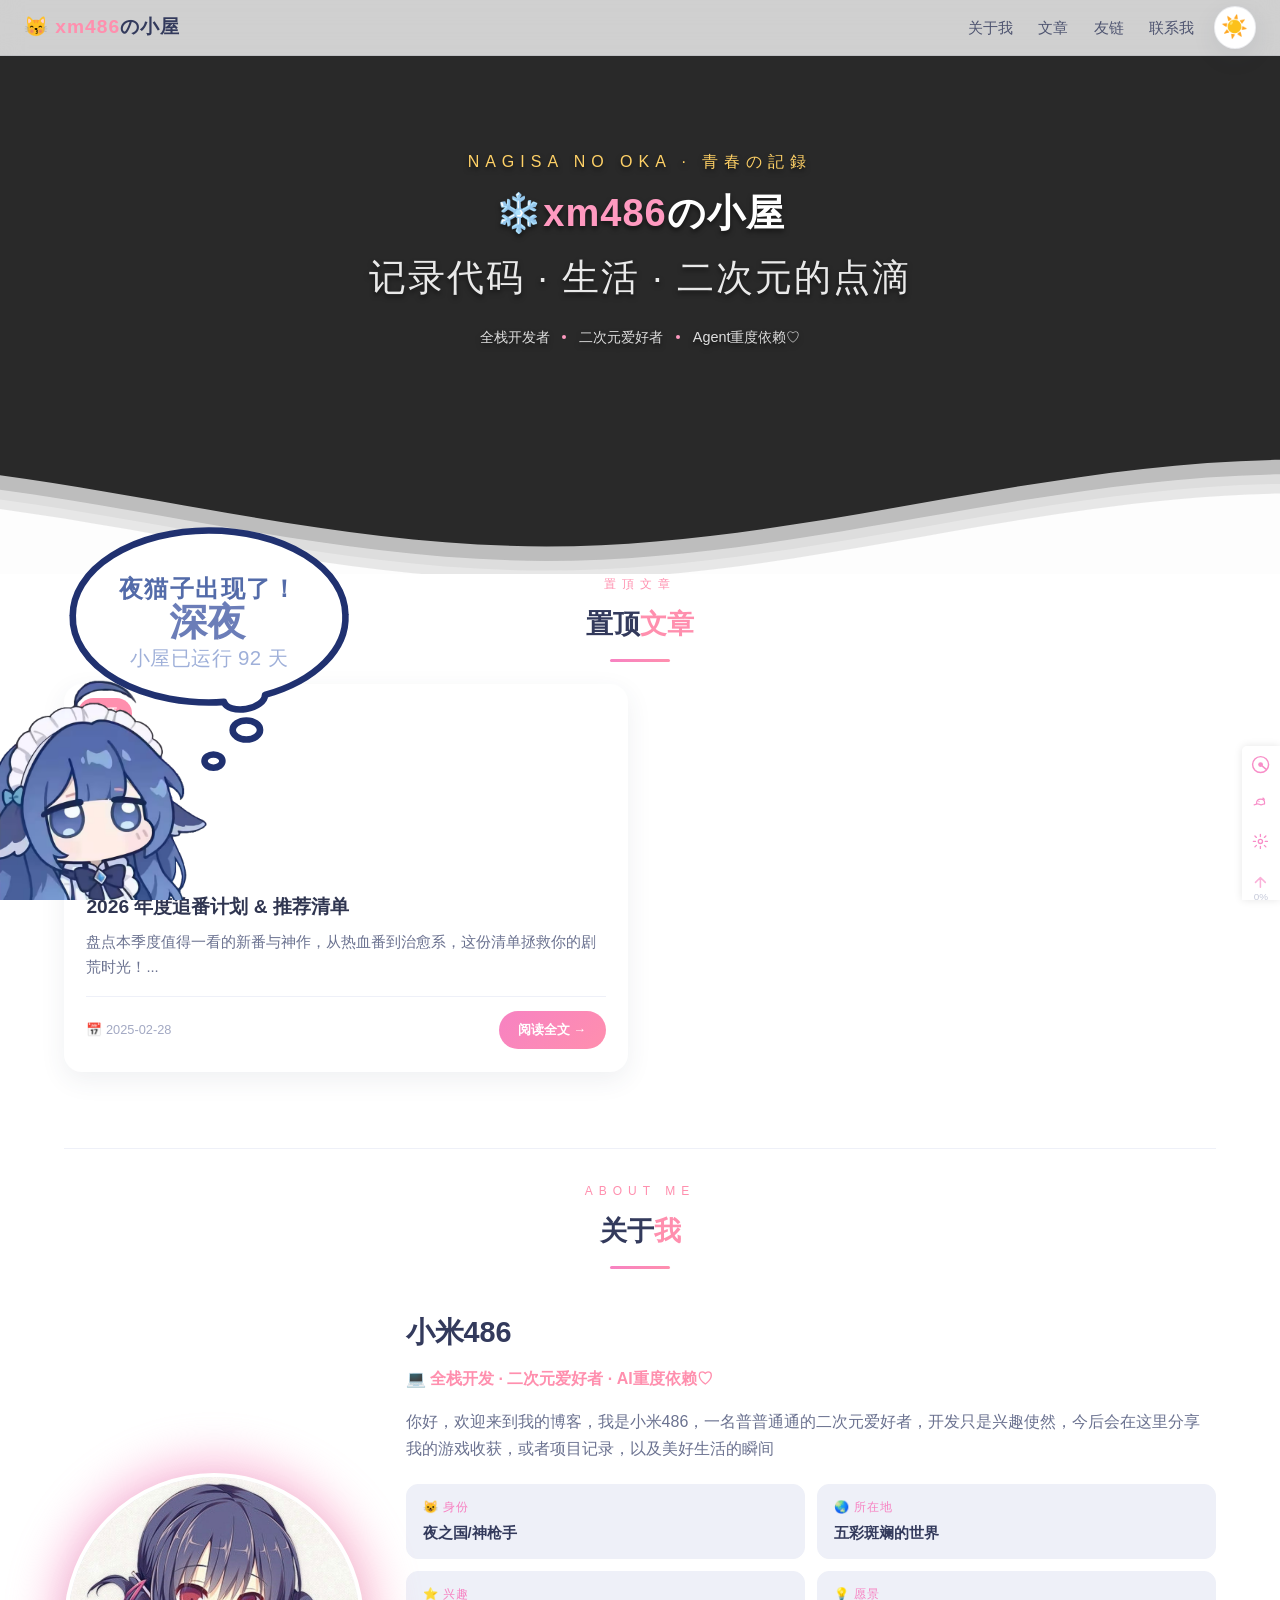
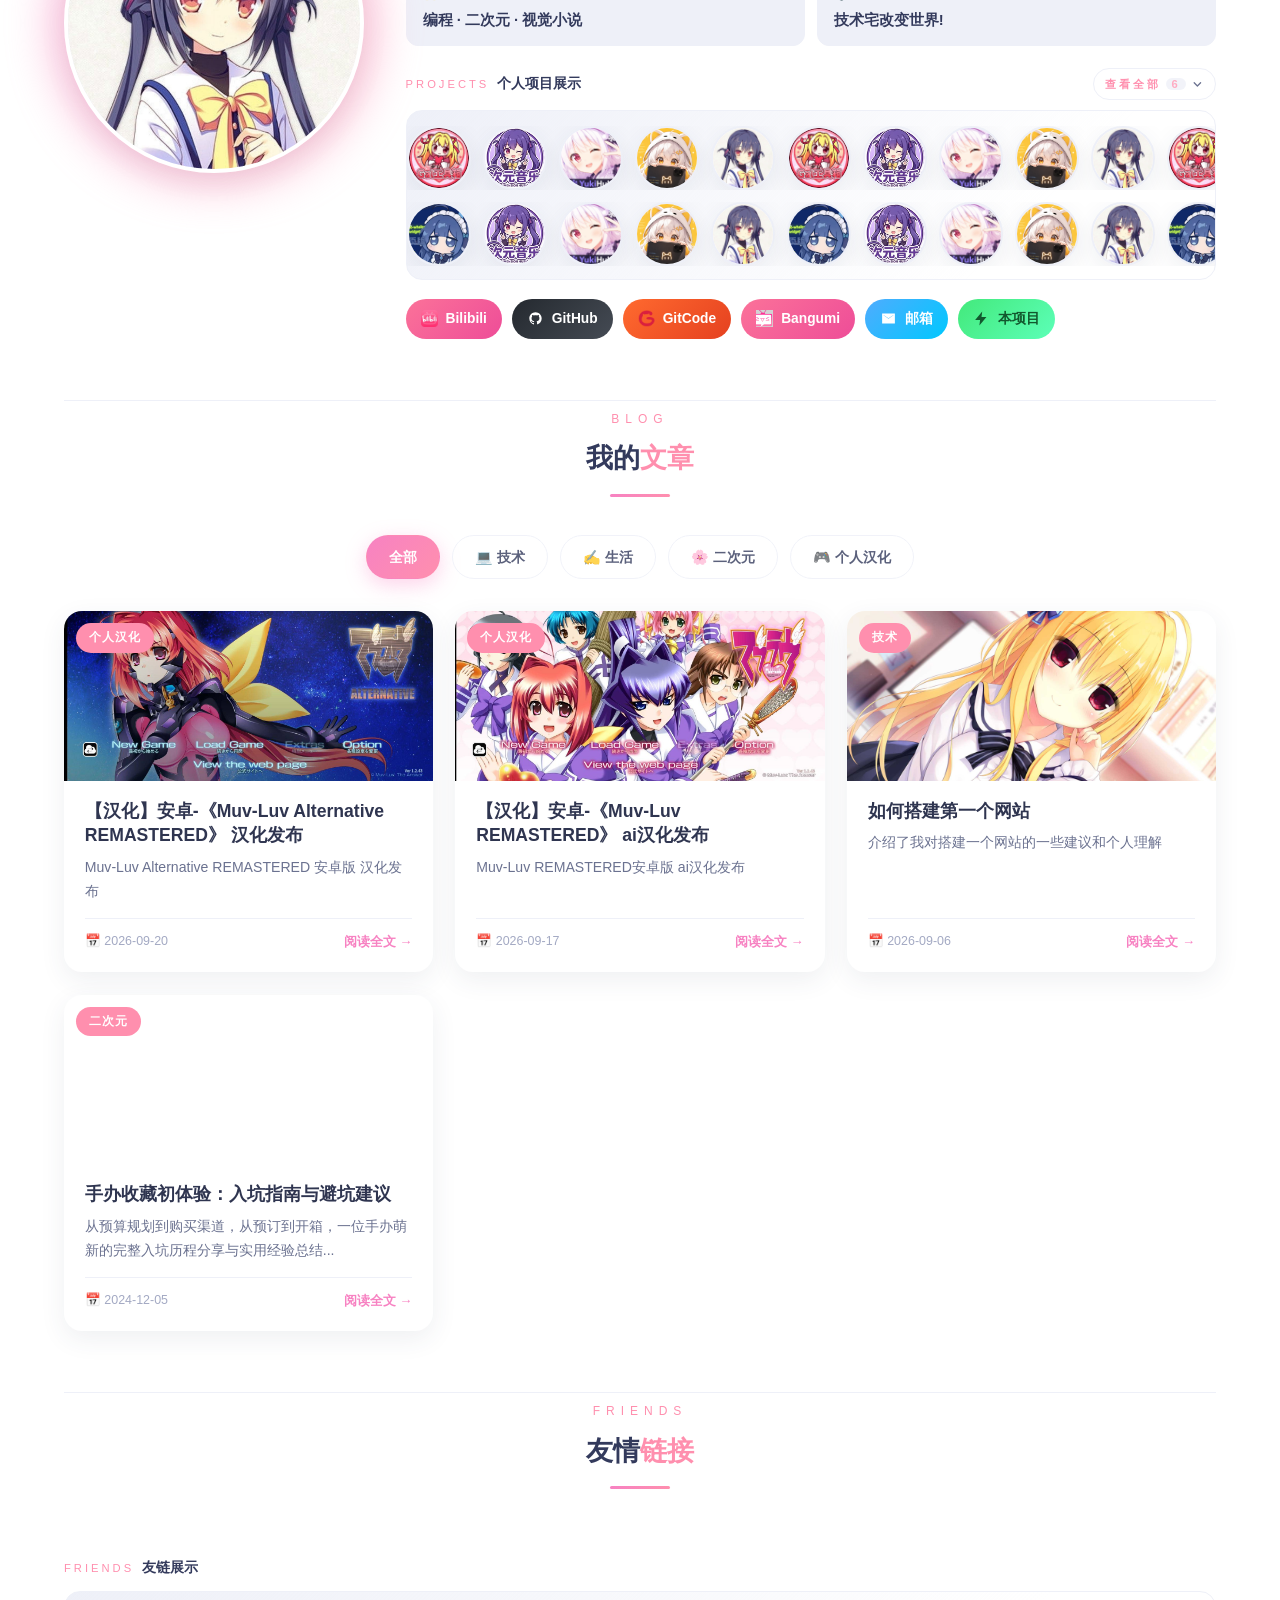
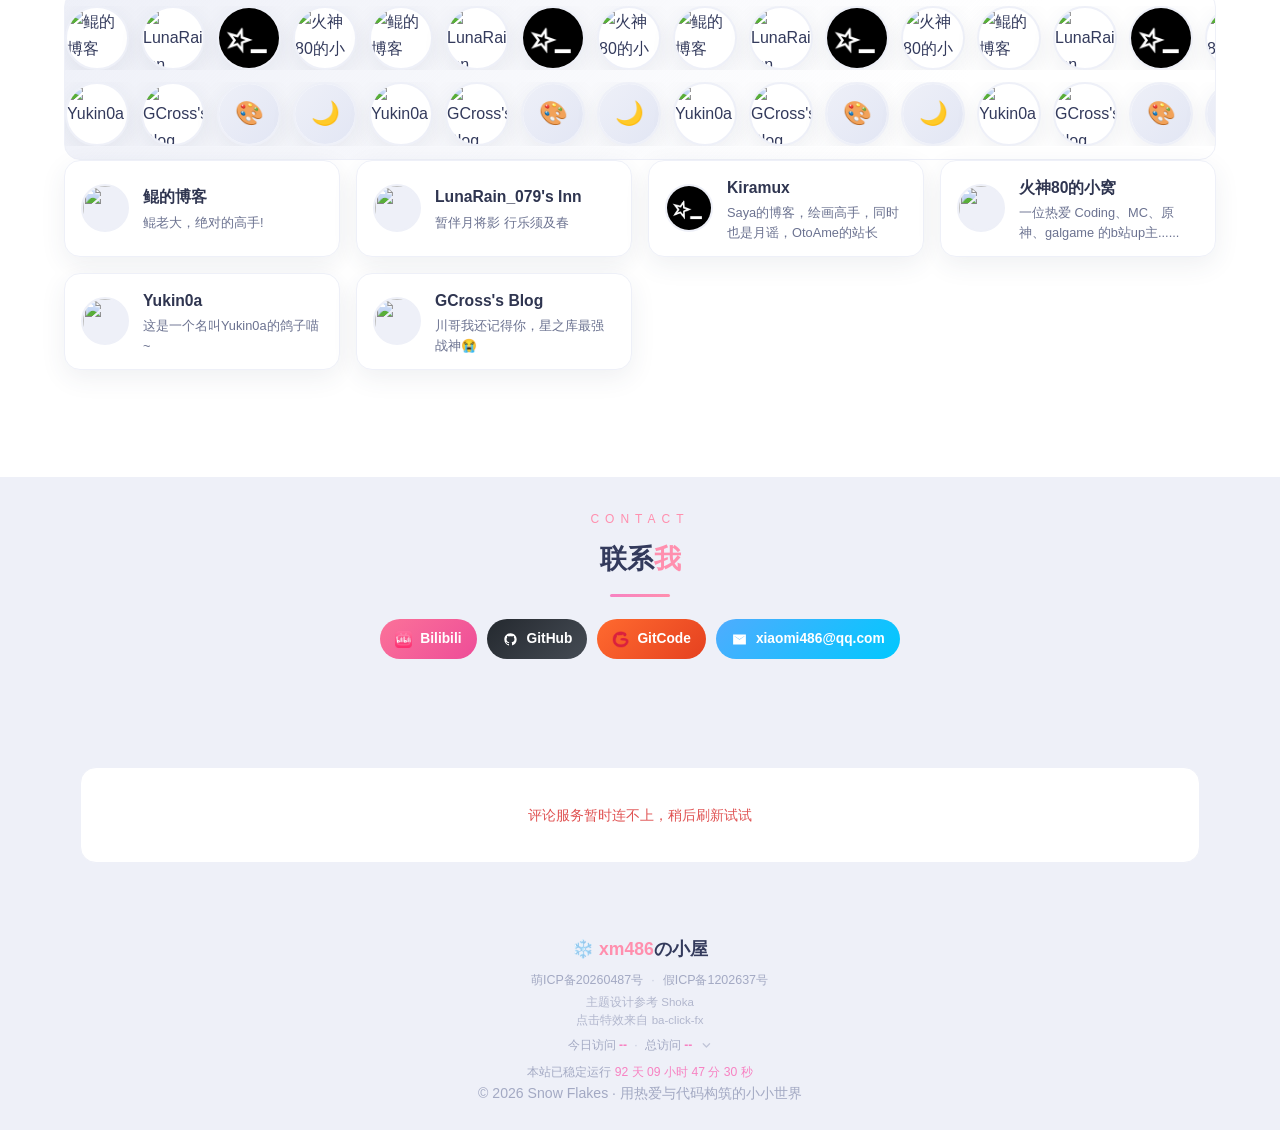
==== commit d9c6b572: "main" ====
--- a/index.html
+++ b/index.html
@@ -1,435 +1,520 @@
 <!DOCTYPE html>
 <html lang="zh-CN">
 <head>
-    <meta charset="UTF-8">
-    <meta name="viewport" content="width=device-width, initial-scale=1.0">
-    <title>小樱 - 魔卡少女AI ✨</title>
-    
-    <!-- 库洛牌主题图标 -->
-    <link rel="icon" type="image/svg+xml" href="./images/favicon.svg">
-    <link rel="shortcut icon" href="./images/favicon.svg">
-    <link rel="icon" href="./images/favicon.svg">
-    
-    <link rel="stylesheet" href="style.css">
-    <link href="https://cdnjs.cloudflare.com/ajax/libs/font-awesome/6.0.0/css/all.min.css" rel="stylesheet">
+<meta charset="UTF-8">
+<meta name="viewport" content="width=device-width, initial-scale=1.0">
+<title>xm486の小窝 | 个人技术博客 | 记录生命中的美好瞬间</title>
+<meta name="description" content="一个记录生活、技术和二次元爱好的个人博客">
+<!-- Favicon 多尺寸方案：桌面用 32×32 / 16×16，移动端和收藏用 128×128 -->
+<link rel="icon" type="image/png" sizes="32x32" href="image/favicon-32.png">
+<link rel="icon" type="image/png" sizes="16x16" href="image/favicon-16.png">
+<link rel="apple-touch-icon" sizes="128x128" href="image/favicon-128.png">
+<link rel="stylesheet" href="css/style.css">
+<link rel="stylesheet" href="css/whale.css">
+<link rel="stylesheet" href="css/comments.css">
 </head>
 <body>
-    <div class="container">
-        <!-- 顶部导航 -->
-        <nav class="navbar">
-            <div class="nav-brand">
-                <div class="brand-icon">
-                    <i class="fas fa-star"></i>
+
+<!-- ================ 猫咪加载动画 ================ -->
+<div id="loading">
+  <div class="loading-title">Loading...</div>
+  <div class="cat">
+    <div class="body"></div>
+    <div class="head"><div class="face"></div></div>
+    <div class="foot">
+      <div class="tummy-end"></div><div class="bottom"></div>
+      <div class="legs left"></div><div class="legs right"></div>
+    </div>
+    <div class="paw">
+      <div class="hands left"></div><div class="hands right"></div>
+    </div>
+  </div>
+</div>
+
+<div id="container">
+
+  <!-- 背景纯图轮播（Ken Burns 放大，纯图无文字；增删图片只需增删 .item） -->
+  <div id="imgs">
+    <div class="item" style="background-image:url('/image/carousel/01.webp')"></div>
+    <div class="item" style="background-image:url('/image/carousel/02.webp')"></div>
+    <div class="item" style="background-image:url('/image/carousel/03.webp')"></div>
+    <div class="item" style="background-image:url('/image/carousel/04.webp')"></div>
+    <div class="item" style="background-image:url('/image/carousel/05.webp')"></div>
+    <div class="item" style="background-image:url('/image/carousel/06.webp')"></div>
+  </div>
+
+  <!-- 顶部导航 -->
+  <nav id="nav">
+    <a href="#top" class="logo">😽 <span>xm486</span>の小屋</a>
+    <div class="right">
+      <ul class="links" id="navLinks">
+        <li><a href="#about">关于我</a></li>
+        <li><a href="#articles">文章</a></li>
+        <li><a href="#friends">友链</a></li>
+        <li><a href="#contact">联系我</a></li>
+      </ul>
+      <button id="themeToggle" title="切换日/夜模式" aria-label="切换主题">
+        <span class="ic sun">☀️</span>
+        <span class="ic moon">🌙</span>
+      </button>
+      <button class="menu-btn" id="menuBtn" aria-label="展开菜单">☰</button>
+    </div>
+  </nav>
+
+  <!-- 品牌标题（浮在整个背景图上方） -->
+  <header id="header">
+    <div id="brand">
+      <div class="small">Nagisa no Oka · 青春の記録</div>
+      <div class="artboard" style="font-size:38px;">❄️<span>xm486</span>の小屋</div>
+      <div class="title">记录代码 · 生活 · 二次元的点滴</div>
+      <div class="meta">
+        <span>全栈开发者</span><span class="dot"></span>
+        <span>二次元爱好者</span><span class="dot"></span>
+        <span>Agent重度依赖♡</span>
+      </div>
+    </div>
+  </header>
+
+  <!-- 波浪动画层（衔接背景图与内容区） -->
+  <div id="waves">
+    <svg class="waves" xmlns="http://www.w3.org/2000/svg" xmlns:xlink="http://www.w3.org/1999/xlink" viewBox="0 24 150 28" preserveAspectRatio="none" shape-rendering="auto">
+      <defs>
+        <path id="gentle-wave" d="M-160 44c30 0 58-18 88-18s 58 18 88 18 58-18 88-18 58 18 88 18 v44h-352z"/>
+      </defs>
+      <g class="parallax">
+        <use xlink:href="#gentle-wave" x="48" y="0"/>
+        <use xlink:href="#gentle-wave" x="48" y="3"/>
+        <use xlink:href="#gentle-wave" x="48" y="5"/>
+        <use xlink:href="#gentle-wave" x="48" y="7"/>
+      </g>
+    </svg>
+  </div>
+
+  <!-- 主内容区 -->
+  <main>
+    <div class="inner">
+
+      <!-- 置顶文章 -->
+      <div class="block-title tight reveal"><span class="jp">置頂文章</span><h2>置顶<span>文章</span></h2></div>
+      <div class="segments">
+        <article class="item reveal">
+          <div class="cover" style="background-image:url('https://images.unsplash.com/photo-1578632767115-351597cf2477?w=800&q=80')"></div>
+          <div class="info">
+            <h3>2026 年度追番计划 &amp; 推荐清单</h3>
+            <p class="excerpt">盘点本季度值得一看的新番与神作，从热血番到治愈系，这份清单拯救你的剧荒时光！...</p>
+            <div class="meta"><span>📅 2025-02-28</span><a class="btn" href="posts/article-template.html">阅读全文 →</a></div>
+          </div>
+        </article>
+      </div>
+
+      <!-- 关于我 -->
+      <div class="block-title reveal" id="about"><span class="jp">About Me</span><h2>关于<span>我</span></h2></div>
+      <div class="about-grid reveal">
+        <div class="avatar-wrap">
+          <img class="avatar" src="image/avatar.jpg" alt="xm486 的头像">
+        </div>
+        <div class="about-info">
+          <h3>小米486</h3>
+          <div class="role">💻 全栈开发 · 二次元爱好者 · AI重度依赖♡</div>
+          <p class="bio">你好，欢迎来到我的博客，我是小米486，一名普普通通的二次元爱好者，开发只是兴趣使然，今后会在这里分享我的游戏收获，或者项目记录，以及美好生活的瞬间</p>
+          <div class="about-meta">
+            <div class="meta-item"><div class="label">😺 身份</div><div class="value">夜之国/神枪手</div></div>
+            <div class="meta-item"><div class="label">🌏 所在地</div><div class="value">五彩斑斓的世界</div></div>
+            <div class="meta-item"><div class="label">⭐ 兴趣</div><div class="value">编程 · 二次元 · 视觉小说</div></div>
+            <div class="meta-item"><div class="label">💡 愿景</div><div class="value">技术宅改变世界!</div></div>
+          </div>
+
+          <!-- 项目展示：每个项目只保留一份，JS 会自动复制一组实现无缝滚动 -->
+          <div class="showcase-block" aria-label="项目展示">
+          <div class="showcase-label">
+            <span>Projects</span><b>个人项目展示</b>
+            <!-- 展开全部：面板内容由 JS 从下面的项目按钮读取，不用重复维护数据 -->
+              <button type="button" class="showcase-more" id="btnAllProjects" aria-expanded="false" aria-controls="allProjects">
+                <span class="sm-text">查看全部</span>
+                <span class="sm-count" id="projectCount"></span>
+                <svg class="sm-caret" viewBox="0 0 24 24" fill="none" stroke="currentColor" stroke-width="2.4" stroke-linecap="round" stroke-linejoin="round" aria-hidden="true"><path d="M6 9l6 6 6-6"/></svg>
+              </button>
+            </div>
+
+            <!-- 全部项目面板：默认收起 -->
+            <div class="all-projects" id="allProjects" hidden>
+              <div class="ap-grid" id="allProjectsGrid"></div>
+            </div>
+
+            <div class="avatar-scroll-container project-scroll">
+              <div class="avatar-row">
+                <div class="marquee-track marquee-left">
+                  <!-- 替换 href、src 与 data-name 即可新增/修改项目 -->
+                  <button class="scroll-avatar project-item" type="button" data-name="Gal工具箱" data-avatar="image/project/galtoolbox.webp" data-desc="一款Android端的Gal工具箱，可以方便快捷的查找自己想要的游戏资源" data-site="https://xm486.github.io" data-repo="https://github.com/xm486/Galtoolbox-for-Android" aria-label="查看 GitHub 主页详情"><img src="image/project/galtoolbox.webp" alt="GitHub 主页"></button>
+                  <button class="scroll-avatar project-item" type="button" data-name="次元音乐" data-avatar="image/project/ciyuanmusic.webp" data-desc="一款二次元风格的音乐轻量PWA应用，同时也有网页端，不过现在由于服务器和api接口限制，基本不再维护。" data-site="https://xm486.kesug.com" data-repo="https://github.com/xm486/ciyuan-music" aria-label="查看 GitHub 项目详情"><img src="image/project/ciyuanmusic.webp" alt="GitCode 项目"></button>
+                  <button class="scroll-avatar project-item" type="button" data-name="YukiHub" data-avatar="image/project/yukihub.webp" data-desc="一款移动端的Galgame/视觉小说管理工具，并支持部分模拟器的直启动，更有丰富的社交功能。" data-site="https://yukihub.zh.kg" data-repo="https://gitcode.com/xm486/yukihub" aria-label="查看 GitHub 项目详情"><img src="image/project/yukihub.webp" alt="GitCode 项目"></button>
+                  <button class="scroll-avatar project-item" type="button" data-name="DevPetM" data-avatar="image/project/devpetm.webp" data-desc="一款Android移动端的Ai Coding宠物，支持Operit，Rikkahub，OpenCode等ai平台使用。" data-repo="https://gitcode.com/xm486/devpetm" aria-label="查看 GitHub 项目详情"><img src="image/project/devpetm.webp" alt="GitCode 项目"></button>
+                  <button class="scroll-avatar project-item" type="button" data-name="xm486の博客模板" data-avatar="image/favicon-128.png" data-desc="本站使用的静态文章详情页模板，包含标题、目录、代码块和日夜主题样式。" data-site="posts/article-template.html" data-repo="https://github.com" aria-label="查看博客文章模板详情"><img src="image/favicon-128.png" alt="博客文章模板"></button>
                 </div>
-                <div class="brand-text">
-                    <h1>魔卡少女小樱</h1>
-                    <span class="brand-subtitle">魔卡少女AI ✨</span>
+              </div>
+              <div class="avatar-row">
+                <div class="marquee-track marquee-right">
+                  <button class="scroll-avatar project-item" type="button" data-name="Deepseek-whale-web-widget" data-avatar="image/project/deepseek-whale-web-widget.webp" data-desc="基于原DSH 小鲸鱼余额挂件（DeepSeek Balance Whale Widget）做的网页版的DS小鲸鱼挂件，自用顺便就开源了，也就是本博客现在用的这个，当作吉祥物很可爱喵" data-repo="https://gitcode.com/xm486/deepseek-whale-web-widget" aria-label="查看 GitHub 主页详情"><img src="image/project/deepseek-whale-web-widget.webp" alt="GitHub 主页"></button>
+                  <button class="scroll-avatar project-item" type="button" data-name="次元音乐" data-avatar="image/project/ciyuanmusic.webp" data-desc="一款二次元风格的音乐轻量PWA应用，同时也有网页端，不过现在由于服务器和api接口限制，基本不再维护。" data-site="https://xm486.kesug.com" data-repo="https://github.com/xm486/ciyuan-music" aria-label="查看 GitHub 项目详情"><img src="image/project/ciyuanmusic.webp" alt="GitCode 项目"></button>
+                  <button class="scroll-avatar project-item" type="button" data-name="YukiHub" data-avatar="image/project/yukihub.webp" data-desc="一款移动端的Galgame/视觉小说管理工具，并支持部分模拟器的直启动，更有丰富的社交功能。" data-site="https://yukihub.zh.kg" data-repo="https://gitcode.com/xm486/yukihub" aria-label="查看 GitHub 项目详情"><img src="image/project/yukihub.webp" alt="GitCode 项目"></button>
+                  <button class="scroll-avatar project-item" type="button" data-name="DevPetM" data-avatar="image/project/devpetm.webp" data-desc="一款Android移动端的Ai Coding宠物，支持Operit，Rikkahub，OpenCode等ai平台使用。" data-repo="https://gitcode.com/xm486/devpetm" aria-label="查看 GitHub 项目详情"><img src="image/project/devpetm.webp" alt="GitCode 项目"></button>
+                  <button class="scroll-avatar project-item" type="button" data-name="xm486の博客模板" data-avatar="image/favicon-128.png" data-desc="本站使用的静态文章详情页模板，包含标题、目录、代码块和日夜主题样式。" data-site="posts/article-template.html" data-repo="https://github.com" aria-label="查看博客文章模板详情"><img src="image/favicon-128.png" alt="博客文章模板"></button>
                 </div>
+              </div>
             </div>
-            <div class="nav-actions">
-                <button class="btn btn-outline" onclick="toggleTheme()">
-                    <i class="fas fa-moon"></i>
-                </button>
+          </div>
+
+          <div class="social-links">
+            <a class="social-btn bili" href="https://b23.tv/7wWROCQ" target="_blank" rel="noopener">
+              <img class="social-icon" src="image/bilibili.webp" alt="" aria-hidden="true">Bilibili
+            </a>
+            <a class="social-btn github" href="https://github.com/xm486" target="_blank" rel="noopener">
+              <svg class="social-icon github-icon" viewBox="0 0 512 512" aria-hidden="true"><path d="M256 70.7c-102.6 0-185.9 83.2-185.9 185.9 0 82.1 53.3 151.8 127.1 176.4 9.3 1.7 12.3-4 12.3-8.9V389.4c-51.7 11.3-62.5-21.9-62.5-21.9 -8.4-21.5-20.6-27.2-20.6-27.2 -16.9-11.5 1.3-11.3 1.3-11.3 18.7 1.3 28.5 19.2 28.5 19.2 16.6 28.4 43.5 20.2 54.1 15.4 1.7-12 6.5-20.2 11.8-24.9 -41.3-4.7-84.7-20.6-84.7-91.9 0-20.3 7.3-36.9 19.2-49.9 -1.9-4.7-8.3-23.6 1.8-49.2 0 0 15.6-5 51.1 19.1 14.8-4.1 30.7-6.2 46.5-6.3 15.8.1 31.7 2.1 46.6 6.3 35.5-24 51.1-19.1 51.1-19.1 10.1 25.6 3.8 44.5 1.8 49.2 11.9 13 19.1 29.6 19.1 49.9 0 71.4-43.5 87.1-84.9 91.7 6.7 5.8 12.8 17.1 12.8 34.4 0 24.9 0 44.9 0 51 0 4.9 3 10.7 12.4 8.9 73.8-24.6 127-94.3 127-176.4C441.9 153.9 358.6 70.7 256 70.7z"/></svg>GitHub
+            </a>
+            <a class="social-btn gitcode" href="https://gitcode.com/xm486" target="_blank" rel="noopener">
+              <img class="social-icon" src="image/gitcode.webp" alt="" aria-hidden="true">GitCode
+            </a>
+            <a class="social-btn bili" href="https://bgm.tv/user/a1746848318" target="_blank" rel="noopener">
+              <img class="social-icon" src="image/bangumi.webp" alt="" aria-hidden="true">Bangumi
+            </a>
+            <a class="social-btn mail" href="mailto:xiaomi486@qq.com">
+              <svg class="social-icon" viewBox="0 0 24 24" aria-hidden="true"><path d="M3 5h18v14H3V5Zm2 2v.5l7 4.7 7-4.7V7l-7 4.7L5 7Z"/></svg>邮箱
+            </a>
+            <a class="social-btn project" href="https://github.com" target="_blank" rel="noopener">
+              <svg class="social-icon" viewBox="0 0 24 24" aria-hidden="true"><path d="M13 2 3 14h7l-1 8 10-12h-7l1-8Z"/></svg>本项目
+            </a>
+          </div>
+        </div>
+      </div>
+
+      <!-- 文章列表 -->
+      <div class="block-title reveal" id="articles"><span class="jp">Blog</span><h2>我的<span>文章</span></h2></div>
+      <div class="blog-toolbar reveal">
+        <button class="cat-btn active" data-filter="all">全部</button>
+        <button class="cat-btn" data-filter="tech">💻 技术</button>
+        <button class="cat-btn" data-filter="life">✍️ 生活</button>
+        <button class="cat-btn" data-filter="acg">🌸 二次元</button>
+        <button class="cat-btn" data-filter="hanhua">🎮 个人汉化</button>
+      </div>
+
+      <div class="articles-grid" id="articlesGrid">
+      
+      <article class="post-card reveal" data-cat="hanhua">
+  <div class="post-thumb" style="background-image:url('image/post/3/fm.webp')">
+    <span class="cat-badge">个人汉化</span>
+  </div>
+  <div class="post-body">
+    <h3 class="post-title">【汉化】安卓-《Muv-Luv Alternative REMASTERED》 汉化发布</h3>
+    <p class="post-excerpt">Muv-Luv Alternative REMASTERED 安卓版  汉化发布</p>
+    <div class="post-meta">
+      <span>📅 2026-09-20</span>
+      <a class="read-more" href="posts/muvluv_al_chs.html">阅读全文 →</a>
+    </div>
+  </div>
+</article>
+      
+      <article class="post-card reveal" data-cat="hanhua">
+  <div class="post-thumb" style="background-image:url('image/post/2/fm.webp')">
+    <span class="cat-badge">个人汉化</span>
+  </div>
+  <div class="post-body">
+    <h3 class="post-title">【汉化】安卓-《Muv-Luv REMASTERED》 ai汉化发布</h3>
+    <p class="post-excerpt">Muv-Luv REMASTERED安卓版 ai汉化发布</p>
+    <div class="post-meta">
+      <span>📅 2026-09-17</span>
+      <a class="read-more" href="posts/muvluv汉化.html">阅读全文 →</a>
+    </div>
+  </div>
+</article>
+      
+      <article class="post-card reveal" data-cat="tech">
+  <div class="post-thumb" style="background-image:url('image/post/1/feiai.webp')">
+    <span class="cat-badge">技术</span>
+  </div>
+  <div class="post-body">
+    <h3 class="post-title">如何搭建第一个网站</h3>
+    <p class="post-excerpt">介绍了我对搭建一个网站的一些建议和个人理解</p>
+    <div class="post-meta">
+      <span>📅 2026-09-06</span>
+      <a class="read-more" href="posts/first-website.html">阅读全文 →</a>
+    </div>
+  </div>
+</article>
+
+        <article class="post-card reveal" data-cat="acg">
+          <div class="post-thumb" style="background-image:url('https://images.unsplash.com/photo-1607604276583-eef5d076aa5f?w=800&q=80')"><span class="cat-badge">二次元</span></div>
+          <div class="post-body">
+            <h3 class="post-title">手办收藏初体验：入坑指南与避坑建议</h3>
+            <p class="post-excerpt">从预算规划到购买渠道，从预订到开箱，一位手办萌新的完整入坑历程分享与实用经验总结...</p>
+            <div class="post-meta"><span>📅 2024-12-05</span><a class="read-more" href="posts/article-template.html">阅读全文 →</a></div>
+          </div>
+        </article>
+
+      </div>
+
+      <!-- 友情链接 -->
+      <div class="block-title reveal" id="friends"><span class="jp">Friends</span><h2>友情<span>链接</span></h2></div>
+      
+      <!-- 友链头像滚动展示：数据与上面的项目展示相互独立 -->
+      <div class="showcase-block friends-showcase reveal" aria-label="友链滚动展示">
+        <div class="showcase-label"><span>Friends</span><b>友链展示</b></div>
+        <div class="avatar-scroll-container">
+          <div class="avatar-row">
+            <div class="marquee-track marquee-left">
+              <a class="scroll-avatar" href="https://www.kun.moe/" target="_blank" rel="noopener" data-name="鲲的博客" aria-label="鲲的博客"><img src="https://www.kun.moe/avatar.webp" alt="鲲的博客"></a>
+              <a class="scroll-avatar" href="https://www.lunarain.top/" target="_blank" rel="noopener" data-name="LunaRain_079's Inn" aria-label="LunaRain_079's Inn"><img src="https://www.lunarain.top/avatar.jpg" alt="LunaRain_079's Inn"></a>
+              <a class="scroll-avatar" href="https://notes.kiramux.com/" target="_blank" rel="noopener" data-name="Kiramux" aria-label="Kiramux"><img src="image/saya.webp" alt="Kiramux"></a>
+              <a class="scroll-avatar" href="https://huoshen80.top" target="_blank" rel="noopener" data-name="火神80的小窝" aria-label="火神80的小窝"><img src="https://huoshen80.top/favicon.ico" alt="火神80的小窝"></a>
             </div>
-        </nav>
-
-        <!-- 主要内容区域 -->
-        <div class="main-content">
-            <!-- 左侧配置面板 -->
-            <div class="sidebar">
-                <div class="config-card">
-                    <div class="card-header">
-                        <h3><i class="fas fa-wand-magic-sparkles"></i> 魔法配置</h3>
-                        <div class="card-decoration"></div>
-                    </div>
-                    
-                    <div class="form-group">
-                        <label for="apiKey">
-                            <i class="fas fa-key"></i> 魔法钥匙
-                        </label>
-                        <div class="input-wrapper">
-                            <input type="password" id="apiKey" placeholder="sk-xxxxxxxxxxxxxxxxxxxxxxxx">
-                            <button class="toggle-password" onclick="togglePassword()">
-                                <i class="fas fa-eye"></i>
-                            </button>
-                        </div>
-                    </div>
-
-                    <div class="form-group">
-                        <label for="baseUrl">
-                            <i class="fas fa-door-open"></i> 魔法门
-                        </label>
-                        <input type="text" id="baseUrl" value="https://api.deepseek.com" placeholder="API 基础地址">
-                    </div>
-
-                    <div class="form-group">
-                        <label for="model">
-                            <i class="fas fa-cards-blank"></i> 选择库洛牌 （会清除魔法钥匙）
-                        </label>
-                        <div class="model-selector">
-                            <select id="model" onchange="window.deepseekChat?.handleModelChange()">
-                                <option value="deepseek-chat">DeepSeek-V3-0324 (聊天魔卡)</option>
-                                <option value="deepseek-reasoner">DeepSeek-R1-0528 (推理魔卡)</option>
-                                <option value="sakura-free">deepseek-r1-0528 (小樱魔卡) ✨</option>
-                                <option value="custom">自定义库洛牌 ✨</option>
-                            </select>
-                            <div class="custom-model-input-wrapper" style="display: none;">
-                                <input type="text" id="customModel" placeholder="例如: deepseek-chat, gpt-4, claude-3">
-                                <div class="custom-model-status" id="customModelStatus">
-                                    <i class="fas fa-check-circle status-valid" style="display: none;"></i>
-                                    <i class="fas fa-exclamation-circle status-invalid" style="display: none;"></i>
-                                </div>
-                                <button class="clear-custom-model" onclick="clearCustomModel()" title="清除自定义模型">
-                                    <i class="fas fa-times"></i>
-                                </button>
-                            </div>
-                        </div>
-                        <div class="model-info" id="modelInfo">
-                            <small class="text-muted">
-                                <i class="fas fa-info-circle"></i> 
-                                <span id="modelDescription">聊天魔卡，擅长日常对话和创意写作</span>
-                            </small>
-                        </div>
-                        <div class="custom-model-help" id="customModelHelp" style="display: none;">
-                            <small class="text-muted">
-                                <i class="fas fa-lightbulb"></i>
-                                <span>支持所有兼容OpenAI API格式的模型，如：gpt-4, claude-3, gemini-pro等</span>
-                            </small>
-                        </div>
-                    </div>
-
-                    <div class="form-group">
-                        <label for="temperature">
-                            <i class="fas fa-sparkles"></i> 创造力 (0-2)
-                        </label>
-                        <div class="slider-container">
-                            <input type="range" id="temperature" min="0" max="2" step="0.1" value="0.7">
-                            <span class="slider-value" id="tempValue">0.7</span>
-                        </div>
-                    </div>
-
-                    <div class="form-group">
-                        <label for="maxTokens">
-                            <i class="fas fa-ruler"></i> 魔法长度
-                        </label>
-                        <input type="number" id="maxTokens" value="2000" min="100" max="8000">
-                    </div>
-
-                    <!-- 翻译模式配置 -->
-                    <div class="form-group">
-                        <label for="translationMode">
-                            <i class="fas fa-language"></i> 翻译模式
-                        </label>
-                        <div class="translation-controls">
-                            <select id="srcLang" class="lang-select">
-                                <option value="auto">自动检测</option>
-                                <option value="zh">中文</option>
-                                <option value="en">英语</option>
-                                <option value="ja">日语</option>
-                                <option value="ko">韩语</option>
-                                <option value="fr">法语</option>
-                                <option value="de">德语</option>
-                                <option value="es">西班牙语</option>
-                                <option value="ru">俄语</option>
-                            </select>
-                            <div class="lang-arrow">
-                                <i class="fas fa-arrow-right"></i>
-                            </div>
-                            <select id="tgtLang" class="lang-select">
-                                <option value="zh">中文</option>
-                                <option value="en">英语</option>
-                                <option value="ja">日语</option>
-                                <option value="ko">韩语</option>
-                                <option value="fr">法语</option>
-                                <option value="de">德语</option>
-                                <option value="es">西班牙语</option>
-                                <option value="ru">俄语</option>
-                            </select>
-                        </div>
-                        <div class="translation-toggle">
-                            <label class="toggle-switch">
-                                <input type="checkbox" id="translationMode">
-                                <span class="toggle-slider"></span>
-                            </label>
-                            <span class="toggle-label">启用翻译模式</span>
-                        </div>
-                        <div class="translation-toggle">
-                            <label class="toggle-switch">
-                                <input type="checkbox" id="multiTurnMode">
-                                <span class="toggle-slider"></span>
-                            </label>
-                            <span class="toggle-label">多轮对话模式</span>
-                        </div>
-                    </div>
-                    
-                    <!-- 文件翻译功能 -->
-                    <div class="file-translation-section" id="fileTranslationSection" style="display: none;">
-                        <div class="file-upload-area">
-                            <label for="txtFileInput" class="file-upload-label">
-                                <i class="fas fa-file-upload"></i>
-                                <span>选择TXT文件</span>
-                            </label>
-                            <input type="file" id="txtFileInput" accept=".txt" style="display: none;">
-                            <div class="file-info" id="fileInfo" style="display: none;">
-                                <span class="file-name" id="fileName"></span>
-                                <span class="file-size" id="fileSize"></span>
-                                <button class="btn btn-outline btn-small" onclick="clearFile()">
-                                    <i class="fas fa-times"></i>
-                                </button>
-                            </div>
-                        </div>
-                        <button class="btn btn-primary btn-full" id="translateFileBtn" style="display: none;">
-                            <i class="fas fa-language"></i> 开始翻译文件
-                        </button>
-                    </div>
-
-                    <button class="btn btn-primary btn-full" id="testConnectionBtn">
-                                                    <i class="fas fa-wand-magic-sparkles"></i> 测试魔法连接
-                    </button>
-                </div>
-
-                <div class="stats-card">
-                    <div class="card-header">
-                        <h3><i class="fas fa-book-open"></i> 战斗记录</h3>
-                        <div class="card-decoration"></div>
-                    </div>
-                    <div class="stat-item">
-                        <span class="stat-label">对话次数</span>
-                        <span class="stat-value" id="chatCount">0</span>
-                    </div>
-                    <div class="stat-item">
-                        <span class="stat-label">总字符数</span>
-                        <span class="stat-value" id="totalChars">0</span>
-                    </div>
-                </div>
+          </div>
+          <div class="avatar-row">
+            <div class="marquee-track marquee-right">
+              <a class="scroll-avatar" href="https://www.yukin0a.com" target="_blank" rel="noopener" data-name="Yukin0a" aria-label="Yukin0a"><img src="https://www.yukin0a.com/image/friend.png" alt="Yukin0a"></a>
+              <a class="scroll-avatar" href="https://gcross.pages.dev/" target="_blank" rel="noopener" data-name="GCross's Blog" aria-label="GCross's Blog"><img src="https://gcross.pages.dev/favicon/favicon-192.png" alt="GCross's Blog"></a>
+              <a class="scroll-avatar" href="#" data-name="待添加友链" aria-label="待添加友链"><span class="scroll-placeholder">🎨</span></a>
+              <a class="scroll-avatar" href="#" data-name="待添加友链" aria-label="待添加友链"><span class="scroll-placeholder">🌙</span></a>
             </div>
-
-            <!-- 右侧聊天区域 -->
-            <div class="chat-area">
-                <div class="chat-header">
-                    <h2><i class="fas fa-comments"></i> 魔法对话</h2>
-                    <div class="chat-actions">
-                        <button class="btn btn-outline" onclick="exportChat()">
-                            <i class="fas fa-download"></i> 保存记录
-                        </button>
-                        <button class="btn btn-outline" id="magicBtn" style="display: none;">
-                            <i class="fas fa-wand-magic-sparkles"></i> 施展魔法
-                        </button>
-                        <button class="btn btn-outline" onclick="clearChat()">
-                            <i class="fas fa-trash"></i> 清空对话
-                        </button>
-                    </div>
-                </div>
-
-                <div class="chat-messages" id="chatMessages">
-                    <div class="welcome-message">
-                        <div class="welcome-icon">
-                            <i class="fas fa-star"></i>
-                        </div>
-                        <h3>喵~ 欢迎来到 魔卡少女小樱 的魔法世界！✨</h3>
-                        <p>知世，请在上方配置你的魔法钥匙，然后和可爱的小樱一起开始神奇的对话冒险吧~ 🌟</p>
-                        <div class="feature-list">
-                            <div class="feature-item">
-                                <i class="fas fa-cards-blank"></i>
-                                <span>多种库洛牌可选 ✨</span>
-                            </div>
-                            <div class="feature-item">
-                                <i class="fas fa-sliders"></i>
-                                <span>智能参数调节 🌈</span>
-                            </div>
-                            <div class="feature-item">
-                                <i class="fas fa-wand-magic-sparkles"></i>
-                                <span>实时魔法体验 🎀</span>
-                            </div>
-                        </div>
-                    </div>
-                </div>
-
-                <!-- 文件翻译进度区域 -->
-                <div class="file-translation-progress" id="fileTranslationProgress" style="display: none;">
-                    <div class="progress-header">
-                        <h4><i class="fas fa-language"></i> 文件翻译进度</h4>
-                        <button class="btn btn-outline btn-small" onclick="cancelFileTranslation()">
-                            <i class="fas fa-times"></i> 取消
-                        </button>
-                    </div>
-                    <div class="progress-content">
-                        <div class="progress-bar-container">
-                            <div class="progress-bar" id="translationProgressBar">
-                                <div class="progress-fill" id="translationProgressFill"></div>
-                            </div>
-                            <div class="progress-text" id="translationProgressText">0%</div>
-                        </div>
-                        <div class="progress-details">
-                            <div class="progress-item">
-                                <span class="progress-label">已翻译:</span>
-                                <span class="progress-value" id="translatedLines">0</span>
-                                <span class="progress-label">/</span>
-                                <span class="progress-value" id="totalLines">0</span>
-                                <span class="progress-label">行</span>
-                            </div>
-                            <div class="progress-item">
-                                <span class="progress-label">当前状态:</span>
-                                <span class="progress-value" id="currentStatus">准备中...</span>
-                            </div>
-                        </div>
-                    </div>
-                </div>
-
-                <div class="chat-input-area">
-                    <div class="input-container">
-                        <textarea 
-                            id="userInput" 
-                            placeholder="知世，输入您的问题，按 Enter 发送魔卡，Shift+Enter 换行..."
-                            rows="3"
-                        ></textarea>
-                        <div class="input-actions">
-                            <button class="btn btn-primary" id="sendBtn">
-                                <i class="fas fa-paper-plane"></i> 发送魔卡
-                            </button>
-                        </div>
-                    </div>
-                </div>
-
-                <!-- 二次元主题装饰区域 -->
-                <div class="anime-decoration-area">
-                    <div class="decoration-card">
-                        <div class="decoration-header">
-                            <i class="fas fa-star"></i>
-                            <h4>魔卡少女小贴士 ✨</h4>
-                        </div>
-                        <div class="tip-content">
-                            <p>💫 今天也要元气满满地聊天哦~</p>
-                            <p>🌟 知世，记得经常和小樱互动，她会越来越可爱的！</p>
-                            <p>🎀 魔法世界的大门永远为你敞开~</p>
-                        </div>
-                    </div>
-                    
-                    <div class="decoration-card">
-                        <div class="decoration-header">
-                            <i class="fas fa-heart"></i>
-                            <h4>今日魔卡心情 🌈</h4>
-                        </div>
-                        <div class="mood-content">
-                            <div class="mood-item" data-quick-input="小樱，今天我的心情很好呢~ 想要和你分享一些开心的事情 ✨">
-                                <span class="mood-emoji">😊</span>
-                                <span class="mood-text">开心心情</span>
-                            </div>
-                            <div class="mood-item" data-quick-input="小樱，今天感觉特别有灵感呢~ 想要为你创作一些美好的东西 🌟">
-                                <span class="mood-emoji">✨</span>
-                                <span class="mood-text">有灵感</span>
-                            </div>
-                            <div class="mood-item" data-quick-input="小樱，今天想要为你做一些有趣的事情呢~ 来一起创造美好的回忆吧 🎭">
-                                <span class="mood-emoji">🎭</span>
-                                <span class="mood-text">想要为你做</span>
-                            </div>
-                        </div>
-                    </div>
-
-                    <div class="decoration-card">
-                        <div class="decoration-header">
-                            <i class="fas fa-wand-magic-sparkles"></i>
-                            <h4>魔法咒语集 🎪</h4>
-                        </div>
-                        <div class="spell-content">
-                            <div class="spell-item" data-quick-input="小樱，你好呀！今天要和你聊些什么呢？✨">
-                                <span class="spell-name">"小樱，你好~"</span>
-                                <span class="spell-desc">温柔打招呼</span>
-                            </div>
-                            <div class="spell-item" data-quick-input="小樱，好神奇呢！能告诉我更多关于这个的事情吗？🌟">
-                                <span class="spell-name">"好神奇呢~"</span>
-                                <span class="spell-desc">表达好奇</span>
-                            </div>
-                            <div class="spell-item" data-quick-input="小樱，你真是太棒了！我为你感到骄傲呢~ 🎀">
-                                <span class="spell-name">"太棒了~"</span>
-                                <span class="spell-desc">温柔赞美</span>
-                            </div>
-                        </div>
-                    </div>
-                </div>
-            </div>
+          </div>
         </div>
-
-        <!-- 状态栏 -->
-        <div class="status-bar">
-            <div class="status-left">
-                <span id="statusText" class="status-text">
-                    <i class="fas fa-circle status-dot ready"></i> 准备就绪
-                </span>
-            </div>
-            <div class="status-right">
-                <span id="tokenCount" class="token-info"></span>
-                
-                <span class="version">
-                    <a href="https://github.com/Rainsan86/Rainsan86.github.io" target="_blank">v3.3.0</a>
-                    <a href="https://space.bilibili.com/185590732" target="_blank" class="bilibili-icon">
-                        <i class="fab fa-bilibili"></i>
-                    </a>
-                </span>
-            </div>
+      </div>
+      
+      <div class="friends-grid reveal">
+
+        <a class="friend-card" href="https://www.kun.moe/" target="_blank" rel="noopener">
+          <img class="friend-avatar" src="https://www.kun.moe/avatar.webp" alt="" aria-hidden="true">
+          <div class="friend-info">
+            <div class="friend-name">鲲的博客</div>
+            <div class="friend-desc">鲲老大，绝对的高手!</div>
+          </div>
+        </a>
+
+        <a class="friend-card" href="https://www.lunarain.top/" rel="noopener">
+          <img class="friend-avatar" src="https://www.lunarain.top/avatar.jpg" alt="" aria-hidden="true">
+          <div class="friend-info">
+            <div class="friend-name">LunaRain_079's Inn</div>
+            <div class="friend-desc">暂伴月将影 行乐须及春</div>
+          </div>
+        </a>
+        
+        <a class="friend-card" href="https://notes.kiramux.com/" rel="noopener">
+          <img class="friend-avatar" src="image/saya.webp" alt="" aria-hidden="true">
+          <div class="friend-info">
+            <div class="friend-name">Kiramux</div>
+            <div class="friend-desc">Saya的博客，绘画高手，同时也是月谣，OtoAme的站长</div>
+          </div>
+        </a>
+        
+        <a class="friend-card" href="https://huoshen80.top" rel="noopener">
+          <img class="friend-avatar" src="https://huoshen80.top/favicon.ico" alt="" aria-hidden="true">
+          <div class="friend-info">
+            <div class="friend-name">火神80的小窝</div>
+            <div class="friend-desc">一位热爱 Coding、MC、原神、galgame 的b站up主......</div>
+          </div>
+        </a>
+        
+        <a class="friend-card" href="https://www.yukin0a.com" rel="noopener">
+          <img class="friend-avatar" src="https://www.yukin0a.com/image/friend.png" alt="" aria-hidden="true">
+          <div class="friend-info">
+            <div class="friend-name">Yukin0a</div>
+            <div class="friend-desc">这是一个名叫Yukin0a的鸽子喵~</div>
+          </div>
+        </a>
+        
+        <a class="friend-card" href="https://gcross.pages.dev/" rel="noopener">
+          <img class="friend-avatar" src="https://gcross.pages.dev/favicon/favicon-192.png" alt="" aria-hidden="true">
+          <div class="friend-info">
+            <div class="friend-name">GCross's Blog</div>
+            <div class="friend-desc">川哥我还记得你，星之库最强战神😭</div>
+          </div>
+        </a>
+
+      </div>
+
+      
+
+      <div class="friends-action reveal">
+        <button class="friends-apply-btn" id="openApplyBtn" aria-label="打开友链申请说明">
+          💌 想添加友链？
+        </button>
+      </div>
+    </div>
+  </main>
+
+  <!-- 项目详情弹窗：内容由点击的 .project-item 数据属性填充 -->
+  <div class="modal-overlay" id="projectModal" aria-hidden="true">
+    <div class="modal-content project-modal-content" role="dialog" aria-labelledby="projectModalTitle" aria-modal="true">
+      <button class="modal-close" id="closeProjectBtn" aria-label="关闭项目详情">✕</button>
+      <div class="project-modal-head">
+        <div class="project-modal-avatar" id="projectModalAvatar"><span>✦</span></div>
+        <div>
+          <span class="project-modal-kicker">Project Details</span>
+          <h3 id="projectModalTitle">项目名称</h3>
         </div>
-    </div>
-
-
-
-    <script src="script.js"></script>
+      </div>
+      <p class="project-modal-desc" id="projectModalDesc"></p>
+      <div class="project-modal-links">
+        <a class="project-detail-link site-link" id="projectSiteLink" href="#" target="_blank" rel="noopener">↗ 项目地址</a>
+        <a class="project-detail-link repo-link" id="projectRepoLink" href="#" target="_blank" rel="noopener">⌘ 仓库地址</a>
+      </div>
+    </div>
+  </div>
+
+  <!-- 友链申请弹窗 -->
+  <div class="modal-overlay" id="applyModal" aria-hidden="true">
+    <div class="modal-content" role="dialog" aria-labelledby="modalTitle" aria-modal="true">
+      <button class="modal-close" id="closeApplyBtn" aria-label="关闭弹窗">✕</button>
+      <h3 id="modalTitle">友链申请</h3>
+      <p class="modal-lead">想交换友链的话，请按下面格式发到邮箱
+        <a href="mailto:xiaomi486@qq.com?subject=%E5%8F%8B%E9%93%BE%E7%94%B3%E8%AF%B7&amp;body=%E7%BD%91%E7%AB%99%E5%90%8D%E7%A7%B0%EF%BC%9A%0A%E7%BD%91%E7%AB%99%E5%9C%B0%E5%9D%80%EF%BC%9A%0A%E7%BD%91%E7%AB%99%E7%AE%80%E4%BB%8B%EF%BC%9A%0A%E7%BD%91%E7%AB%99%E5%A4%B4%E5%83%8F%EF%BC%9A%0A">xiaomi486@qq.com</a>
+        ，审核通过后会加上。
+      </p>
+      <pre class="modal-tpl">网站名称：
+网站地址：
+网站简介：
+网站头像：</pre>
+      <p class="modal-note">头像请给可直接访问的图片链接（建议正方形）。欢迎互链，站点失效或违规内容会随时撤下。</p>
+    </div>
+  </div>
+
+  <!-- 联系我 -->
+  <div id="contact">
+    <div class="block-title tight"><span class="jp">Contact</span><h2>联系<span>我</span></h2></div>
+    <div class="social-links center">
+      <a class="social-btn bili" href="https://b23.tv/7wWROCQ" target="_blank" rel="noopener"><img class="social-icon" src="image/bilibili.webp" alt="" aria-hidden="true">Bilibili</a>
+      <a class="social-btn github" href="https://github.com/xm486" target="_blank" rel="noopener"><svg class="social-icon github-icon" viewBox="0 0 512 512" aria-hidden="true"><path d="M256 70.7c-102.6 0-185.9 83.2-185.9 185.9 0 82.1 53.3 151.8 127.1 176.4 9.3 1.7 12.3-4 12.3-8.9V389.4c-51.7 11.3-62.5-21.9-62.5-21.9 -8.4-21.5-20.6-27.2-20.6-27.2 -16.9-11.5 1.3-11.3 1.3-11.3 18.7 1.3 28.5 19.2 28.5 19.2 16.6 28.4 43.5 20.2 54.1 15.4 1.7-12 6.5-20.2 11.8-24.9 -41.3-4.7-84.7-20.6-84.7-91.9 0-20.3 7.3-36.9 19.2-49.9 -1.9-4.7-8.3-23.6 1.8-49.2 0 0 15.6-5 51.1 19.1 14.8-4.1 30.7-6.2 46.5-6.3 15.8.1 31.7 2.1 46.6 6.3 35.5-24 51.1-19.1 51.1-19.1 10.1 25.6 3.8 44.5 1.8 49.2 11.9 13 19.1 29.6 19.1 49.9 0 71.4-43.5 87.1-84.9 91.7 6.7 5.8 12.8 17.1 12.8 34.4 0 24.9 0 44.9 0 51 0 4.9 3 10.7 12.4 8.9 73.8-24.6 127-94.3 127-176.4C441.9 153.9 358.6 70.7 256 70.7z"/></svg>GitHub</a>
+      <a class="social-btn gitcode" href="https://gitcode.com/xm486" target="_blank" rel="noopener"><img class="social-icon" src="image/gitcode.webp" alt="" aria-hidden="true">GitCode</a>
+      <a class="social-btn mail" href="mailto:xiaomi486@qq.com"><svg class="social-icon" viewBox="0 0 24 24" aria-hidden="true"><path d="M3 5h18v14H3V5Zm2 2v.5l7 4.7 7-4.7V7l-7 4.7L5 7Z"/></svg>xiaomi486@qq.com</a>
+    </div>
+  </div>
+
+  <!-- 评论区：与文章页共用同一套自绘组件，page-key 自动取 / 即首页 -->
+  <div class="index-comments">
+    <div id="flm-comment-widget" data-site="" data-page-key="" data-title=""></div>
+  </div>
+
+  <!-- 页脚 -->
+  <footer>
+    <div class="ft-logo">❄️ <span>xm486</span>の小屋</div>
+    <p class="icp">
+      <a href="https://icp.gov.moe/?keyword=20260487" target="_blank" rel="noopener"><img class="icp-icon" src="https://icp.gov.moe/images/gov.svg" alt="" width="14" height="14" loading="lazy">萌ICP备20260487号</a>
+      <span class="icp-sep">·</span>
+      <a href="https://fakeicp.top/query.html?number=1202637" target="_blank" rel="noopener">假ICP备1202637号</a>
+    </p>
+    <p class="credits">
+      主题设计参考 <a href="https://github.com/amehime/hexo-theme-shoka" target="_blank" rel="noopener">Shoka</a>
+    </p>
+    <p class="credits">
+      点击特效来自 <a href="https://github.com/CialloKing/ba-click-fx" target="_blank" rel="noopener">ba-click-fx</a>
+    </p>
+    <!-- 访问量统计：假ICP备 widget.js 纯数据绑定。
+         它靠 currentScript.previousElementSibling 找容器，
+         所以 script 标签必须紧跟在 .flm-pv-widget 后面，中间不能插东西。
+         折线图放进 <details> 折叠，默认收起，不占页脚版面 -->
+    <div class="flm-pv-widget pv-box">
+      <details class="pv-fold">
+        <summary>
+          <span class="pv-item">今日访问 <b id="flm-pv-today">--</b></span>
+          <span class="pv-sep">·</span>
+          <span class="pv-item">总访问 <b id="flm-pv-total">--</b></span>
+          <span class="pv-caret" aria-hidden="true">
+            <svg viewBox="0 0 24 24" fill="none" stroke="currentColor" stroke-width="2.4" stroke-linecap="round" stroke-linejoin="round"><path d="M6 9l6 6 6-6"/></svg>
+          </span>
+        </summary>
+        <div id="flm-pv-chart" class="pv-chart" aria-label="近 30 天访问趋势"></div>
+        <span class="pv-hint">近 30 天访问趋势</span>
+      </details>
+    </div>
+    <script src="https://fakeicp.top/widget.js" data-site="xm486.zh.kg" async></script>
+    <p class="runtime">本站已稳定运行 <span id="runtime">--</span></p>
+
+    <p>© 2026 Snow Flakes · 用热爱与代码构筑的小小世界</p>
+  </footer>
+
+</div>
+
+<!-- 侧边工具栏：音乐播放器 + 回到顶部（结构参照 Shoka 的 #tool） -->
+<div id="tool">
+  <audio class="player-audio" preload="none"></audio>
+  <button type="button" class="item tool-music" aria-label="音乐播放器" title="音乐播放器">
+    <svg class="tool-icon" viewBox="0 0 24 24" fill="none" stroke="currentColor" stroke-width="1.8" stroke-linecap="round" stroke-linejoin="round">
+      <circle cx="12" cy="12" r="10"/>
+      <circle cx="12" cy="12" r="3" fill="currentColor" stroke="none"/>
+      <path d="M12 12l7 6"/>
+    </svg>
+  </button>
+  <button type="button" class="item tool-whale" aria-label="隐藏网站精灵" title="隐藏网站精灵">
+    <svg class="tool-icon" viewBox="0 0 24 24" fill="none" stroke="currentColor" stroke-width="1.7" stroke-linecap="round" stroke-linejoin="round">
+      <path d="M3 14c2.2 0 3-1.4 5-1.4s2.8 1.4 5 1.4 3-1.4 5-1.4"/>
+      <path d="M6.5 12.2C6.5 8.6 9 6 12.5 6c3.2 0 5.5 2.1 5.5 5 0 .5-.1 1-.2 1.4"/>
+      <circle cx="10" cy="9.4" r="1" fill="currentColor" stroke="none"/>
+      <path d="M15.5 4.4c.9.3 1.6 1 2 1.9"/>
+    </svg>
+  </button>
+  <button type="button" class="item tool-whale-set" aria-label="精灵设置" title="精灵设置">
+    <svg class="tool-icon" viewBox="0 0 24 24" fill="none" stroke="currentColor" stroke-width="1.9" stroke-linecap="round" stroke-linejoin="round">
+      <circle cx="12" cy="12" r="3"/>
+      <path d="M12 2v3M12 19v3M4.2 4.2l2.1 2.1M17.7 17.7l2.1 2.1M2 12h3M19 12h3M4.2 19.8l2.1-2.1M17.7 6.3l2.1-2.1"/>
+    </svg>
+  </button>
+  <button type="button" class="item back-to-top" aria-label="回到顶部" title="回到顶部">
+    <svg class="tool-icon" viewBox="0 0 24 24" fill="none" stroke="currentColor" stroke-width="2.2" stroke-linecap="round" stroke-linejoin="round">
+      <path d="M12 19V5M5 12l7-7 7 7"/>
+    </svg>
+    <span class="percent">0%</span>
+  </button>
+</div>
+
+<!-- 播放器面板：曲目列表由 js/main.js 从云端歌单拉取后写入；
+     想固定几首本地的，也可以直接在下面的 ul 里按 li 的格式加行 -->
+<div id="playerInfo" class="player-info" role="region" aria-label="音乐播放器">
+  <div class="player-preview">
+    <div class="player-cover">
+      <div class="player-disc"><img class="pi-cover" alt="" aria-hidden="true"></div>
+    </div>
+    <div class="player-meta">
+      <h4 class="pi-title">未选择曲目</h4>
+      <span class="pi-artist"></span>
+    </div>
+  </div>
+  <div class="player-controls">
+    <button type="button" class="btn pc-mode" aria-label="播放模式">🔁</button>
+    <button type="button" class="btn pc-prev" aria-label="上一首">⏮</button>
+    <button type="button" class="btn pc-play" aria-label="播放">▶</button>
+    <button type="button" class="btn pc-next" aria-label="下一首">⏭</button>
+    <button type="button" class="btn pc-volume" aria-label="静音">🔊</button>
+  </div>
+  <!-- 由云端歌单填充；两个失效的静态曲目已删除（链接过期放不出声） -->
+  <ul class="player-list"></ul>
+</div>
+
+<script src="js/main.js"></script>
+<script src="js/whale.js"></script>
+<!-- 评分评论：自绘组件基于 comment-sdk.js（无 UI 核心 SDK），页面参数自动填充 -->
+<script>
+  (function () {
+    var el = document.getElementById('flm-comment-widget');
+    if (!el) return;
+    el.setAttribute('data-site', location.hostname || 'localhost');
+    el.setAttribute('data-page-key', location.pathname.replace(/\.html?$/, '').replace(/\/+$/, '') || '/');
+    el.setAttribute('data-title', document.title || '');
+  })();
+</script>
+<script src="https://fakeicp.top/comment-sdk.js"></script>
+<script src="js/comments.js"></script>
+<!-- 点击 / 拖尾特效：ba-click-fx (MIT, CialloKing)，ESM 模块需独立 script -->
+<script type="module">
+  import { BAClickFX } from 'https://cdn.jsdelivr.net/npm/ba-click-fx@1.3.1/dist/ba-click-fx.js';
+
+  // 不传 target：让库自行创建并管理覆盖层 canvas 的挂载与尺寸
+  if (!window.matchMedia('(prefers-reduced-motion: reduce)').matches) {
+    new BAClickFX({
+      // pan-y：纵向滚动交给浏览器，横向滑动保留完整拖尾。
+      // 不用 'auto'：浏览器接管手势后会发 pointercancel，拖尾会被中止。
+      // 也不改成手动喂坐标：滚动期间浏览器会节流 touchmove，样本稀疏会让轨迹断裂。
+      touchAction: 'pan-y',
+      // maxDpr 保持库默认的 1。桌面窗口面积大，提到 2 会让渲染像素翻 4 倍导致卡顿。
+    });
+  }
+</script>
 </body>
-<!-- 
-**
- *                                         ,s555SB@@&                          
- *                                      :9H####@@@@@Xi                        
- *                                     1@@@@@@@@@@@@@@8                       
- *                                   ,8@@@@@@@@@B@@@@@@8                      
- *                                  :B@@@@X3hi8Bs;B@@@@@Ah,                   
- *             ,8i                  r@@@B:     1S ,M@@@@@@#8;                 
- *            1AB35.i:               X@@8 .   SGhr ,A@@@@@@@@S                
- *            1@h31MX8                18Hhh3i .i3r ,A@@@@@@@@@5               
- *            ;@&i,58r5                 rGSS:     :B@@@@@@@@@@A               
- *             1#i  . 9i                 hX.  .: .5@@@@@@@@@@@1               
- *              sG1,  ,G53s.              9#Xi;hS5 3B@@@@@@@B1                
- *               .h8h.,A@@@MXSs,           #@H1:    3ssSSX@1                  
- *               s ,@@@@@@@@@@@@Xhi,       r#@@X1s9M8    .GA981               
- *               ,. rS8H#@@@@@@@@@@#HG51;.  .h31i;9@r    .8@@@@BS;i;          
- *                .19AXXXAB@@@@@@@@@@@@@@#MHXG893hrX#XGGXM@@@@@@@@@@MS        
- *                s@@MM@@@hsX#@@@@@@@@@@@@@@@@@@@@@@@@@@@@@@@@@@@@@@@@&,      
- *              :GB@#3G@@Brs ,1GM@@@@@@@@@@@@@@@@@@@@@@@@@@@@@@@@@@@@@@B,     
- *            .hM@@@#@@#MX 51  r;iSGAM@@@@@@@@@@@@@@@@@@@@@@@@@@@@@@@@@@8     
- *          :3B@@@@@@@@@@@&9@h :Gs   .;sSXH@@@@@@@@@@@@@@@@@@@@@@@@@@@@@@:    
- *      s&HA#@@@@@@@@@@@@@@M89A;.8S.       ,r3@@@@@@@@@@@@@@@@@@@@@@@@@@@r    
- *   ,13B@@@@@@@@@@@@@@@@@@@5 5B3 ;.         ;@@@@@@@@@@@@@@@@@@@@@@@@@@@i    
- *  5#@@#&@@@@@@@@@@@@@@@@@@9  .39:          ;@@@@@@@@@@@@@@@@@@@@@@@@@@@;    
- *  9@@@X:MM@@@@@@@@@@@@@@@#;    ;31.         H@@@@@@@@@@@@@@@@@@@@@@@@@@:    
- *   SH#@B9.rM@@@@@@@@@@@@@B       :.         3@@@@@@@@@@@@@@@@@@@@@@@@@@5    
- *     ,:.   9@@@@@@@@@@@#HB5                 .M@@@@@@@@@@@@@@@@@@@@@@@@@B    
- *           ,ssirhSM@&1;i19911i,.             s@@@@@@@@@@@@@@@@@@@@@@@@@@S   
- *              ,,,rHAri1h1rh&@#353Sh:          8@@@@@@@@@@@@@@@@@@@@@@@@@#:  
- *            .A3hH@#5S553&@@#h   i:i9S          #@@@@@@@@@@@@@@@@@@@@@@@@@A. 
- *
- *
- *    又看源码，看你妹妹呀！
- * -->
- <!-- **
- *                    _ooOoo_
- *                   o8888888o
- *                   88" . "88
- *                   (| -_- |)
- *                    O\ = /O
- *                ____/`---'\____
- *              .   ' \\| |// `.
- *               / \\||| : |||// \
- *             / _||||| -:- |||||- \
- *               | | \\\ - /// | |
- *             | \_| ''\---/'' | |
- *              \ .-\__ `-` ___/-. /
- *           ___`. .' /--.--\ `. . __
- *        ."" '< `.___\_<|>_/___.' >'"".
- *       | | : `- \`.;`\ _ /`;.`/ - ` : | |
- *         \ \ `-. \_ __\ /__ _/ .-` / /
- * ======`-.____`-.___\_____/___.-`____.-'======
- *                    `=---='
- *
- * .............................................
- *          佛祖保佑             永无BUG
- *
- -->
 </html>
--- a/css/style.css
+++ b/css/style.css
@@ -0,0 +1,1069 @@
+/* ================ 主题变量（日间默认 / 夜间由 body.dark 覆盖） ================ */
+:root{
+  --gui-bg:#f5f6fb;          /* 页面底色（浅） */
+  --content-hi:#ffffff;      /* 内容区亮底 */
+  --content-lo:#eef0f8;      /* 内容区暗底 */
+  --card-bg:#ffffff;
+  --card-text:#2f3550;
+  --card-text-i:#ffffff;
+  --text-main:#333a5c;
+  --text-soft:#6b7290;
+  --muted:#a3a9c3;
+  --nav-bg:rgba(255,255,255,.78);
+  --nav-border:rgba(51,58,92,.1);
+  --nav-text:#333a5c;
+  --wave-1:rgba(253,253,253,.7);
+  --wave-2:rgba(253,253,253,.5);
+  --wave-3:rgba(253,253,253,.3);
+  --wave-4:#fdfdfd;
+  --card-shadow:0 .5rem 1.6rem rgba(51,58,92,.08);
+
+  --c1:#ffffff; --c2:#eef0f8; --c3:#e2e6f4;
+  --accent:#f782c2; --accent2:#ff8fae;
+  --line:#eef0f8;
+
+  /* 加载层底色（供 JS 无关的纯样式使用） */
+  --loading-bg:#f5f6fb;
+  /* 侧边工具栏与播放器面板底色 */
+  --tool-bg:rgba(255,255,255,.55);
+  --player-bg:rgba(255,255,255,.86);
+}
+body.dark{
+  --gui-bg:#0f1222;
+  --content-hi:#181b30;
+  --content-lo:#12152a;
+  --card-bg:#232946;
+  --card-text:#e6e8f7;
+  --card-text-i:#ffffff;
+  --text-main:#dfe3f2;
+  --text-soft:#aab0cc;
+  --muted:#7c83a5;
+  --nav-bg:rgba(18,21,42,.78);
+  --nav-border:rgba(255,255,255,.08);
+  --nav-text:#e6e8f7;
+  --wave-1:rgba(24,27,48,.7);
+  --wave-2:rgba(24,27,48,.5);
+  --wave-3:rgba(24,27,48,.3);
+  --wave-4:#181b30;
+  --card-shadow:0 .5rem 1.6rem rgba(0,0,0,.4);
+
+  --c1:#20253f; --c2:#1a1e36; --c3:#141829;
+  --accent:#f98ec4; --accent2:#ff9ac0;
+  --line:#2c3350;
+
+  --loading-bg:#0f1222;
+  --tool-bg:rgba(24,27,48,.55);
+  --player-bg:rgba(24,27,48,.9);
+}
+
+/* 平滑切换动画：只作用于需要换色的元素，避免干扰 keyframes 动画 */
+html{scroll-behavior:smooth;}
+body,
+#nav, #themeToggle, main, footer, #contact,
+.segments>.item, .segments .info h3, .segments .info .excerpt, .segments .info .meta,
+.post-card, .post-title, .post-excerpt, .post-meta,
+.block-title h2, .cat-btn, .meta-item, .meta-item .value,
+.about-info h3, .about-info .bio, .avatar,
+.modal-content, .modal-lead, .modal-tpl, .modal-note{
+  transition:background-color .45s ease,color .45s ease,border-color .45s ease,box-shadow .45s ease;
+}
+
+*{margin:0;padding:0;box-sizing:border-box;}
+body{
+  font-family:'Segoe UI','PingFang SC','Hiragino Sans GB','Microsoft YaHei',sans-serif;
+  background:var(--gui-bg); color:var(--text-main); line-height:1.7; overflow-x:hidden;
+}
+a{text-decoration:none;color:inherit;transition:.3s;}
+img{max-width:100%;display:block;}
+ul{list-style:none;}
+button{cursor:pointer;font-family:inherit;}
+
+/* ================ 猫咪加载动画 ================ */
+#loading{
+  position:fixed;top:0;left:0;right:0;bottom:0;z-index:9999;
+  background-color:var(--loading-bg);
+  display:flex;align-items:center;justify-content:center;
+  transition:opacity .6s ease,visibility .6s ease;
+}
+#loading .loading-title{position:absolute;top:22%;left:0;right:0;text-align:center;color:#aaa;letter-spacing:4px;font-size:.9rem;text-transform:uppercase;}
+#loading.gone{opacity:0;visibility:hidden;pointer-events:none;}
+.cat{position:relative;display:block;width:15em;height:15em;font-size:12px;margin:auto;animation:loading-cat 2.74s linear infinite;}
+.cat *{box-sizing:content-box;}
+.cat .head,.cat .foot,.cat .body,.cat .paw{position:absolute;top:0;right:0;bottom:0;left:0;margin:auto;border-radius:50%;width:15em;height:15em;}
+.cat .body{background-image:radial-gradient(transparent 0%,transparent 35%,#383c4b 35%,#383c4b 39%,#eda65d 39%,#eda65d 46%,#f2c089 46%,#f2c089 60%,#eda65d 60%,#eda65d 67%,#383c4b 67%,#383c4b 100%);}
+.cat .head:before,.cat .foot:before{background-image:radial-gradient(transparent 0%,transparent 35%,#383c4b 35%,#383c4b 39%,#eda65d 39%,#eda65d 67%,#383c4b 67%,#383c4b 100%);}
+.cat .head:before{content:'';width:100%;height:100%;position:absolute;border-radius:50%;clip-path:polygon(100% 20%,50% 50%,70% -10%);-webkit-clip-path:polygon(100% 20%,50% 50%,70% -10%);}
+.cat .head:after{content:'';width:4.125em;height:2.5em;position:absolute;top:.8125em;right:3.9375em;background-image:linear-gradient(var(--loading-bg) 65%,transparent 65%),radial-gradient(var(--loading-bg) 51%,#383c4b 55%,#383c4b 68%,transparent 70%);transform:rotate(-66deg);}
+.cat .head .face{
+  width:5em;height:3.75em;left:9.0625em;top:1.8125em;position:absolute;transform:rotate(-47deg);
+  background:radial-gradient(circle,#f2c089 0%,#f2c089 23%,transparent 23%) -0.1875em 1.0625em no-repeat,
+    radial-gradient(circle,#383c4b 0%,#383c4b 6%,transparent 6%) 0.75em -0.75em no-repeat,
+    radial-gradient(circle,#383c4b 0%,#383c4b 6%,transparent 6%) -0.75em -0.75em no-repeat,
+    radial-gradient(#eda65d 0%,#eda65d 15%,transparent 15%) 0 -0.6875em no-repeat,
+    radial-gradient(circle,transparent 5%,#383c4b 5%,#383c4b 10%,transparent 10%) -0.1875em -0.3125em no-repeat,
+    radial-gradient(circle,transparent 5%,#383c4b 5%,#383c4b 10%,transparent 10%) 0.1875em -0.3125em no-repeat,
+    radial-gradient(circle,#eda65d 45%,transparent 45%) 0 -0.1875em,
+    linear-gradient(transparent 35%,#383c4b 35%,#383c4b 41%,transparent 41%,transparent 44%,#383c4b 44%,#383c4b 50%,transparent 50%,transparent 53%,#383c4b 53%,#383c4b 59%,transparent 59%);
+}
+.cat .foot:before,.cat .foot:after{content:'';width:100%;height:100%;position:absolute;}
+.cat .foot:before{border-radius:50%;clip-path:polygon(50% 50%,0% 50%,0% 25%);-webkit-clip-path:polygon(50% 50%,0% 50%,0% 25%);}
+.cat .foot .tummy-end{width:1.5em;height:1.5em;position:absolute;border-radius:50%;background-color:#f2c089;left:1.1875em;top:6.5625em;}
+.cat .foot .bottom{width:2.1875em;height:.9375em;position:absolute;top:4.875em;left:.75em;border:.375em solid #383c4b;border-bottom:0;border-radius:50%;transform:rotate(21deg);background:#eda65d;}
+.cat .hands,.cat .legs,.cat .foot:after{width:.625em;height:1.5625em;position:absolute;border:.375em solid #383c4b;background-color:#eda65d;}
+.cat .hands{border-top:0;border-radius:0 0 .75em .75em;}
+.cat .hands.left{top:4.3em;left:13.1875em;transform:rotate(-20deg);}
+.cat .hands.right{top:5.125em;left:10.975em;transform:rotate(-25deg);}
+.cat .legs{border-bottom:0;border-radius:.75em .75em 0 0;}
+.cat .legs.left{top:4.0625em;left:3.125em;transform:rotate(25deg);}
+.cat .legs.right{top:3.3125em;left:.75em;transform:rotate(22deg);}
+.cat .foot:after{width:.9em;height:2.5em;top:2.625em;left:2.5em;z-index:-1;transform:rotate(25deg);}
+.cat .body{animation:body 2.74s linear infinite;}
+.cat .foot{animation:foot 2.74s linear infinite;}
+@keyframes body{
+  0%{clip-path:polygon(50% 50%,0% 50%,0% 100%,100% 100%,100% 20%);}
+  10%{clip-path:polygon(50% 50%,30% 120%,50% 100%,100% 100%,100% 20%);}
+  20%{clip-path:polygon(50% 50%,100% 90%,120% 90%,100% 100%,100% 20%);}
+  40%{clip-path:polygon(50% 50%,100% 45%,120% 45%,120% 50%,100% 20%);}
+  50%{clip-path:polygon(50% 50%,100% 65%,120% 65%,120% 50%,100% 20%);}
+  80%{clip-path:polygon(50% 50%,75% 130%,120% 65%,120% 50%,100% 20%);}
+  90%{clip-path:polygon(50% 50%,-20% 110%,50% 120%,100% 100%,100% 20%);}
+  100%{clip-path:polygon(50% 50%,0% 50%,0% 100%,100% 100%,100% 20%);}
+}
+@keyframes loading-cat{
+  0%{transform:rotate(0deg);}
+  10%{transform:rotate(-80deg);}
+  20%{transform:rotate(-180deg);}
+  40%{transform:rotate(-245deg);}
+  50%{transform:rotate(-250deg);}
+  68%{transform:rotate(-300deg);}
+  90%{transform:rotate(-560deg);}
+  100%{transform:rotate(-720deg);}
+}
+@keyframes foot{
+  0%{transform:rotate(-10deg);}
+  10%{transform:rotate(-100deg);}
+  20%{transform:rotate(-145deg);}
+  35%{transform:rotate(-190deg);}
+  40%{transform:rotate(-195deg);}
+  50%{transform:rotate(-190deg);}
+  68%{transform:rotate(-135deg);}
+  100%{transform:rotate(-10deg);}
+}
+#container{visibility:hidden;opacity:0;transition:opacity .8s ease .1s;}
+body.loaded #container{visibility:visible;opacity:1;}
+
+/* ================ 背景纯图轮播（按参考站：70vh、最小 400px） ================ */
+#imgs{
+  display:block;position:fixed;top:0;left:0;width:100%;height:70vh;min-height:25rem;
+  z-index:-9;background-color:#363636;overflow:hidden;
+}
+#imgs .item{
+  width:100%;height:100%;position:absolute;top:0;left:0;
+  background-size:cover;background-position:50% 50%;background-repeat:no-repeat;
+  opacity:0;z-index:0;
+  animation:imageAnimation 36s linear infinite 0s;
+  backface-visibility:hidden;transform-style:preserve-3d;
+}
+#imgs .item:nth-child(2){animation-delay:6s;}
+#imgs .item:nth-child(3){animation-delay:12s;}
+#imgs .item:nth-child(4){animation-delay:18s;}
+#imgs .item:nth-child(5){animation-delay:24s;}
+#imgs .item:nth-child(6){animation-delay:30s;}
+#imgs::after{content:'';position:absolute;top:0;left:0;width:100%;height:100%;background-color:rgba(0,0,0,.25);z-index:1;}
+@keyframes imageAnimation{
+  0%{opacity:0;animation-timing-function:ease-in;}
+  2%{opacity:1;}
+  8%{opacity:1;transform:scale(1.05);animation-timing-function:ease-out;}
+  17%{opacity:1;transform:scale(1.1);}
+  25%{opacity:0;transform:scale(1.1);}
+  100%{opacity:0;}
+}
+
+/* ================ 品牌标题浮层（按参考站：50vh，固定不占流） ================ */
+#header{position:relative;width:100%;height:50vh;min-height:10rem;margin:0 auto;color:#fff;text-shadow:0 .2rem .3rem rgba(0,0,0,.5);}
+#brand{
+  position:fixed;top:0;left:0;width:100%;height:50vh;min-height:10rem;z-index:-1;pointer-events:none;
+  display:flex;flex-direction:column;justify-content:center;align-items:center;
+  text-align:center;padding:3rem 1.5rem 0;
+}
+#brand .small{font-size:1rem;letter-spacing:6px;color:#ffd166;margin-bottom:1rem;text-transform:uppercase;}
+#brand .artboard{font-size:clamp(2.5rem,7vw,3.5rem);line-height:1.2;letter-spacing:1px;font-weight:800;}
+#brand .artboard span{color:#ff9ac0;}
+#brand .title{font-size:clamp(1.2rem,4vw,2.3rem);letter-spacing:.125rem;font-weight:400;color:rgba(255,255,255,.9);margin-top:.6rem;}
+#brand .meta{display:flex;font-size:.9rem;margin-top:1rem;color:rgba(255,255,255,.85);flex-wrap:wrap;justify-content:center;}
+#brand .meta .dot{width:4px;height:4px;border-radius:50%;background:#ff9ac0;margin:0 .8rem;align-self:center;}
+
+/* ================ 顶部导航 ================ */
+#nav{
+  position:fixed;top:0;left:0;right:0;z-index:1000;height:3.5rem;
+  display:flex;align-items:center;justify-content:space-between;padding:0 1.5rem;
+  background:var(--nav-bg);backdrop-filter:blur(12px);-webkit-backdrop-filter:blur(12px);
+  border-bottom:1px solid var(--nav-border);
+}
+#nav .logo{font-size:1.2rem;font-weight:800;color:var(--nav-text);letter-spacing:1px;transition:transform .28s cubic-bezier(.2,.8,.2,1),color .25s;}
+#nav .logo span{color:var(--accent2);}
+#nav .right{display:flex;align-items:center;gap:.65rem;}
+#nav .links{display:flex;gap:1.6rem;margin-right:.55rem;}
+#nav .links a{color:var(--nav-text);font-size:.95rem;font-weight:500;transition:transform .25s ease,opacity .25s ease,color .25s ease;position:relative;padding:4px 0;opacity:.82;}
+#nav .links a::after{content:'';position:absolute;left:0;bottom:-2px;width:0;height:2px;background:var(--accent2);transition:width .3s cubic-bezier(.2,.8,.2,1);border-radius:2px;}
+#nav .links a:hover::after{width:100%;}
+
+/* 移动端菜单：不再用 display:none → flex 的瞬移切换 */
+#nav .links.open{
+  display:flex;flex-direction:column;align-items:stretch;
+  position:absolute;top:calc(100% + .55rem);right:.7rem;z-index:1001;
+  min-width:9.5rem;background:var(--nav-bg);backdrop-filter:blur(16px);-webkit-backdrop-filter:blur(16px);
+  padding:.55rem;border:1px solid var(--nav-border);border-radius:14px;
+  box-shadow:0 .8rem 2rem rgba(0,0,0,.14);
+  transform-origin:top right;animation:navMenuIn .32s cubic-bezier(.2,.85,.25,1) both;
+}
+#nav .links.open li{animation:navItemIn .32s cubic-bezier(.2,.85,.25,1) both;}
+#nav .links.open li:nth-child(2){animation-delay:.045s;}
+#nav .links.open li:nth-child(3){animation-delay:.09s;}
+#nav .links.open li:nth-child(4){animation-delay:.135s;}
+#nav .links.closing{animation:navMenuOut .22s ease both;}
+#nav .links.closing li{animation:none;}
+#nav .links.open a{display:block;padding:.65rem .8rem;border-radius:9px;}
+#nav .links.open a::after{display:none;}
+@keyframes navMenuIn{from{opacity:0;transform:translateY(-10px) scale(.94);filter:blur(4px)}to{opacity:1;transform:translateY(0) scale(1);filter:blur(0)}}
+@keyframes navMenuOut{from{opacity:1;transform:translateY(0) scale(1);filter:blur(0)}to{opacity:0;transform:translateY(-7px) scale(.96);filter:blur(3px)}}
+@keyframes navItemIn{from{opacity:0;transform:translateX(8px)}to{opacity:1;transform:translateX(0)}}
+
+/* 日/夜切换按钮：图标居中显示，不再裁切成左上角小角标 */
+#themeToggle,.menu-btn{
+  width:2.65rem;height:2.65rem;flex:0 0 2.65rem;
+  border-radius:50%;border:1px solid var(--nav-border);
+  background:var(--content-hi);color:var(--nav-text);
+  box-shadow:var(--card-shadow);
+}
+#themeToggle{
+  display:inline-flex;align-items:center;justify-content:center;
+  position:relative;overflow:visible;padding:0;
+  font-size:1.35rem;line-height:1;
+  transition:transform .25s cubic-bezier(.2,.8,.2,1),box-shadow .25s,border-color .25s,background-color .25s;
+}
+#themeToggle:active{transform:scale(.9);}
+#themeToggle .ic{
+  position:absolute;top:50%;left:50%;
+  display:block;line-height:1;pointer-events:none;
+  transition:transform .5s cubic-bezier(.5,.5,.2,1),opacity .4s;
+}
+#themeToggle .sun{transform:translate(-50%,-50%) rotate(0) scale(1);opacity:1;}
+#themeToggle .moon{transform:translate(-50%,-50%) rotate(90deg) scale(.3);opacity:0;}
+body.dark #themeToggle .sun{transform:translate(-50%,-50%) rotate(-90deg) scale(.3);opacity:0;}
+body.dark #themeToggle .moon{transform:translate(-50%,-50%) rotate(0) scale(1);opacity:1;}
+#themeToggle.pulse{animation:themePulse .6s ease;}
+@keyframes themePulse{0%{box-shadow:0 0 0 0 rgba(255,154,192,.5);}100%{box-shadow:0 0 0 20px rgba(255,154,192,0);}}
+
+/* ================ 全局交互微动效 ================ */
+/* 统一按压反馈：点击不会僵硬地停在 hover 状态 */
+button:active,.social-btn:active,.btn:active,.read-more:active,.friends-apply-btn:active,.project-detail-link:active{transform:scale(.96) !important;}
+.social-btn,.btn,.cat-btn,.friends-apply-btn,.project-detail-link,.friend-card,.post-card,.segments>.item{
+  transition:transform .25s cubic-bezier(.2,.8,.2,1),box-shadow .25s ease,border-color .25s ease,background-color .25s ease,color .25s ease;
+}
+/* will-change 只在 hover 时提示，常驻会让几十个元素长期占用合成层 */
+/* will-change 只在 hover 时提示，常驻会让几十个元素长期占用合成层 */
+.social-btn:hover,.btn:hover,.cat-btn:hover,.friends-apply-btn:hover,
+.project-detail-link:hover,.friend-card:hover,.post-card:hover,.segments>.item:hover{
+  will-change:transform;
+}
+.social-btn:hover{transform:translateY(-4px) scale(1.025);}
+.btn:hover{transform:translateY(-2px);}
+.cat-btn:hover{transform:translateY(-2px);box-shadow:0 .35rem .9rem rgba(51,58,92,.1);}
+.cat-btn.active:hover{box-shadow:0 .65rem 1.35rem rgba(248,130,194,.35);}
+.friends-apply-btn{position:relative;overflow:hidden;}
+.friends-apply-btn::before{content:'';position:absolute;inset:0;transform:translateX(-110%) skewX(-18deg);background:linear-gradient(90deg,transparent,rgba(255,255,255,.36),transparent);transition:transform .55s ease;}
+.friends-apply-btn > *{position:relative;}
+.menu-btn{
+  display:none;cursor:pointer;color:var(--nav-text);font-size:1.5rem;background:none;
+  border:1px solid var(--nav-border);width:2.65rem;height:2.65rem;flex:0 0 2.65rem;
+  border-radius:50%;box-shadow:var(--card-shadow);transition:transform .28s cubic-bezier(.2,.8,.2,1),background-color .25s,color .25s,border-color .25s,box-shadow .25s;
+}
+.menu-btn:active{transform:scale(.88);}
+.menu-btn.active{transform:rotate(90deg);color:var(--accent2);background:var(--c2);}
+/* 导航滚动后的阴影 */
+#nav.scrolled{box-shadow:0 2px 20px rgba(0,0,0,.12);}
+
+/* ================ 波浪动画层（完全照参考站参数） */
+#waves{position:relative;z-index:1;line-height:0;}
+.waves{
+  width:100%;height:15vh;margin-bottom:-0.6875rem;
+  min-height:3.125rem;max-height:9.375rem;position:relative;display:block;
+}
+.parallax>use{animation:wave 25s cubic-bezier(0.55,0.5,0.45,0.5) infinite;}
+.parallax>use:nth-child(1){animation-delay:-2s;animation-duration:7s;fill:var(--wave-1);}
+.parallax>use:nth-child(2){animation-delay:-3s;animation-duration:10s;fill:var(--wave-2);}
+.parallax>use:nth-child(3){animation-delay:-4s;animation-duration:13s;fill:var(--wave-3);}
+.parallax>use:nth-child(4){animation-delay:-5s;animation-duration:20s;fill:var(--wave-4);}
+@keyframes wave{
+  0%{transform:translate3d(-90px,0,0);}
+  100%{transform:translate3d(85px,0,0);}
+}
+
+/* ================ 主内容区 ================ */
+main{position:relative;z-index:2;background:var(--content-hi);}
+main>.inner{max-width:1200px;margin:0 auto;padding:0 1.5rem;}
+
+.block-title{text-align:center;padding:1rem 0 1.4rem;}
+.block-title .jp{display:block;font-size:.75rem;letter-spacing:6px;color:var(--accent2);margin-bottom:.4rem;text-transform:uppercase;}
+.block-title h2{font-size:1.7rem;font-weight:800;color:var(--text-main);}
+.block-title h2 span{color:var(--accent2);}
+.block-title::after{content:'';display:block;width:60px;height:3px;margin:12px auto 0;border-radius:3px;background:linear-gradient(90deg,var(--accent),var(--accent2));}
+/* 首个板块标题不再重复上边距 */
+.block-title.tight{padding-top:0;}
+
+/* 版块分隔：每个后续标题带有更稳定的上下呼吸空间与淡分割线 */
+.segments + .block-title,
+.about-grid + .block-title,
+.articles-grid + .block-title{
+  margin-top:3.8rem;padding-top:2.8rem;
+  border-top:1px solid var(--line);
+}
+#about{padding:0 0 1rem;}
+#articles,#friends{padding:0 0 2.4rem;}
+
+/* ================ 置顶文章 ================ */
+.segments{display:grid;grid-template-columns:1fr 1fr;gap:1.5rem;padding-bottom:1rem;}
+.segments>.item{
+  width:100%;border-radius:18px;overflow:hidden;
+  background:var(--card-bg);color:var(--card-text);display:flex;flex-direction:column;
+  box-shadow:var(--card-shadow);transition:.35s;
+}
+.segments .cover{height:190px;background-size:cover;background-position:center;position:relative;overflow:hidden;}
+.segments .cover::after{content:'置顶';position:absolute;top:14px;left:14px;padding:5px 14px;border-radius:20px;background:var(--accent2);color:#fff;font-size:.74rem;font-weight:700;letter-spacing:1px;z-index:2;}
+.segments .info{padding:1.2rem 1.4rem 1.4rem;}
+.segments .info h3{font-size:1.2rem;font-weight:800;color:var(--card-text);margin-bottom:.6rem;line-height:1.4;}
+.segments .info .excerpt{color:var(--text-soft);font-size:.92rem;margin-bottom:1rem;display:-webkit-box;-webkit-line-clamp:3;-webkit-box-orient:vertical;overflow:hidden;}
+.segments .info .meta{display:flex;justify-content:space-between;align-items:center;padding-top:.9rem;border-top:1px solid var(--line);font-size:.8rem;color:var(--muted);}
+.btn{display:inline-block;padding:.5rem 1.2rem;border-radius:30px;background:linear-gradient(135deg,var(--accent),var(--accent2));color:#fff;font-weight:600;font-size:.8rem;transition:.3s;}
+.btn:hover{letter-spacing:.3px;box-shadow:0 .3rem .8rem rgba(255,143,174,.4);}
+
+/* ================ 关于我 ================ */
+#about{padding:2rem 0 2.4rem;}
+.about-grid{display:grid;grid-template-columns:300px 1fr;gap:2.6rem;align-items:center;}
+.avatar-wrap{position:relative;}
+.avatar-wrap::before{content:'';position:absolute;inset:-14px;border-radius:50%;background:linear-gradient(135deg,var(--accent),var(--accent2));filter:blur(22px);opacity:.5;z-index:0;animation:pulse 4s infinite;}
+@keyframes pulse{0%,100%{opacity:.4}50%{opacity:.75}}
+.avatar{
+  position:relative;z-index:1;display:block;width:100%;aspect-ratio:1;
+  border-radius:50%;border:4px solid var(--card-bg);box-shadow:var(--card-shadow);
+  background:linear-gradient(135deg,var(--c3),var(--c1));
+  object-fit:cover;object-position:center top;
+}
+.about-info h3{font-size:1.8rem;color:var(--text-main);margin-bottom:8px;}
+.about-info .role{color:var(--accent2);font-weight:600;margin-bottom:16px;}
+.about-info .bio{color:var(--text-soft);margin-bottom:22px;}
+.about-meta{display:grid;grid-template-columns:1fr 1fr;gap:12px;margin-bottom:22px;}
+.meta-item{background:var(--c2);border:1px solid var(--line);border-radius:12px;padding:12px 16px;}
+.meta-item .label{font-size:.76rem;color:var(--accent);letter-spacing:1px;margin-bottom:3px;}
+.meta-item .value{color:var(--text-main);font-weight:600;font-size:.92rem;word-break:break-all;}
+.social-links{display:flex;gap:10px;flex-wrap:wrap;}
+.social-links.center{justify-content:center;}
+.social-btn{
+  display:inline-flex;align-items:center;gap:8px;min-height:40px;
+  padding:9px 15px;border-radius:40px;color:#fff;font-weight:600;font-size:.86rem;
+  line-height:1;white-space:nowrap;transition:.3s;background:var(--c3);border:1px solid var(--line);
+}
+/* 所有社交图标固定为 17px，避免原始 PNG/SVG 尺寸撑大按钮 */
+.social-icon{display:block;flex:0 0 17px;width:17px;height:17px;max-width:none;object-fit:contain;}
+.social-icon:not(img){fill:currentColor;}
+.social-btn.bili{background:linear-gradient(135deg,#fb7299,#ee4d98);border:none;}
+.social-btn.github{background:linear-gradient(135deg,#24292f,#454b54);border:none;}
+.social-btn.gitcode{background:linear-gradient(135deg,#ff6a2f,#e54120);border:none;}
+.social-btn.mail{background:linear-gradient(135deg,#4facfe,#00c8fe);border:none;}
+.social-btn.project{background:linear-gradient(135deg,#43e97b,#5cffb8);border:none;color:#12582e;}
+
+/* ================ 双排头像滚动展示 ================ */
+.about-info{min-width:0;}
+/* 头像滚动区只裁切横向轨道；外层不裁切，保证悬停名称可以正常浮出 */
+.showcase-block{width:100%;max-width:100%;min-width:0;overflow:visible;margin:1.4rem 0 1.2rem;}
+/* align-items 用 center 而不是 baseline：右侧多了「查看全部」按钮后，
+   baseline 会按按钮内文字的基线对齐，视觉上偏下 */
+.showcase-label{display:flex;align-items:center;gap:8px;margin:0 0 .65rem;flex-wrap:wrap;}
+.showcase-label span{font-size:.7rem;letter-spacing:3px;text-transform:uppercase;color:var(--accent2);}
+.showcase-label b{font-size:.88rem;color:var(--text-main);}
+.avatar-scroll-container{
+  position:relative;width:100%;max-width:100%;min-width:0;overflow:hidden;padding:.9rem 0 .8rem;
+  border:1px solid var(--line);border-radius:16px;background:linear-gradient(135deg,var(--c2),transparent 75%);
+}
+.avatar-row{display:block;overflow:hidden;height:64px;}
+.avatar-row + .avatar-row{margin-top:12px;}
+/* 位移由 JS 依据实际像素宽度驱动，避免百分比动画在不同屏宽下产生重置感 */
+.marquee-track{display:flex;align-items:center;width:max-content;will-change:auto;}
+.marquee-group{display:flex;align-items:center;gap:12px;flex:none;padding-right:12px;}
+.marquee-left,.marquee-right{animation:none;}
+.scroll-avatar{
+  position:relative;display:flex;flex:0 0 64px;width:64px;height:64px;padding:0;
+  align-items:center;justify-content:center;border-radius:50%;overflow:visible;
+  background:var(--card-bg);border:2px solid var(--line);box-shadow:var(--card-shadow);
+  transition:transform .25s,border-color .25s,box-shadow .25s;
+}
+button.scroll-avatar{cursor:pointer;font:inherit;appearance:none;-webkit-appearance:none;}
+.scroll-avatar img,.scroll-placeholder{width:100%;height:100%;border-radius:50%;object-fit:cover;display:block;}
+.scroll-placeholder{display:flex;align-items:center;justify-content:center;background:linear-gradient(135deg,var(--c2),var(--c3));color:var(--accent2);font-size:1.45rem;}
+.scroll-avatar::after{
+  content:attr(data-name);position:absolute;left:50%;bottom:3px;z-index:5;
+  transform:translate(-50%,4px);opacity:0;pointer-events:none;white-space:nowrap;
+  max-width:calc(100% - 6px);overflow:hidden;text-overflow:ellipsis;
+  padding:3px 5px;border-radius:6px;background:rgba(20,24,40,.78);color:#fff;
+  font-size:.64rem;font-weight:700;line-height:1.15;text-align:center;
+  transition:opacity .2s,transform .2s;
+}
+.avatar-scroll-container:hover .marquee-track{animation-play-state:paused;}
+.friends-showcase{margin:1.8rem 0 0;}
+
+/* ================ 文章详情页模板 ================ */
+.article-page{min-height:100vh;background:var(--gui-bg);padding:6rem 1.5rem 4rem;}
+.article-shell{max-width:1120px;margin:0 auto;}
+.article-back{display:inline-flex;align-items:center;gap:6px;color:var(--accent);font-weight:700;font-size:.9rem;margin-bottom:1.4rem;}
+.article-hero{background:var(--card-bg);border-radius:22px;overflow:hidden;box-shadow:var(--card-shadow);margin-bottom:1.5rem;}
+.article-cover{height:230px;background-size:cover;background-position:center;position:relative;}
+.article-cover::after{content:'';position:absolute;inset:0;background:linear-gradient(0deg,rgba(0,0,0,.35),transparent 70%);}
+.article-heading{padding:1.4rem 2rem 1.6rem;}
+.article-category{display:inline-block;padding:4px 12px;border-radius:20px;background:var(--accent2);color:#fff;font-size:.75rem;font-weight:700;margin-bottom:.7rem;}
+.article-heading h1{font-size:clamp(1.45rem,3.2vw,2.1rem);line-height:1.32;color:var(--card-text);margin-bottom:.7rem;}
+.article-summary{color:var(--text-soft);font-size:.94rem;line-height:1.7;margin-bottom:.9rem;}
+.article-details{display:flex;gap:1rem;flex-wrap:wrap;color:var(--muted);font-size:.8rem;padding-top:.8rem;border-top:1px solid var(--line);}
+.article-layout{display:grid;grid-template-columns:minmax(0,1fr) 220px;gap:1.5rem;align-items:start;}
+.article-content{background:var(--card-bg);border-radius:20px;padding:2rem;box-shadow:var(--card-shadow);color:var(--card-text);font-size:1rem;line-height:1.95;}
+/* 中文正文两端对齐 + 允许长 URL 换行，避免右侧参差与横向溢出 */
+.article-content{text-align:justify;text-justify:inter-ideograph;overflow-wrap:break-word;}
+/* 评分评论容器：与 article-content 同宽（toc 列下方独立成行），
+   组件自带样式，这里只做卡片化与夜间适配的兜底 */
+.article-comments{grid-column:1;margin-top:1.5rem;}
+.article-comments:empty{display:none;}
+.article-content h2{color:var(--text-main);font-size:1.5rem;margin:2.2rem 0 .9rem;padding-left:.8rem;border-left:4px solid var(--accent2);}
+.article-content h2:first-child{margin-top:0;}
+/* h3 常被当作章节标题用，给它一个可辨识的前导标记与底部细线，
+   否则一篇全 h3 的文章看起来毫无层级 */
+.article-content h3{
+  color:var(--text-main);font-size:1.18rem;font-weight:800;
+  margin:2rem 0 .7rem;padding-bottom:.4rem;
+  border-bottom:1px solid var(--line);
+  display:flex;align-items:center;gap:.5rem;
+}
+.article-content h3::before{
+  content:'';flex-shrink:0;
+  width:.45rem;height:1.05rem;border-radius:3px;
+  background:linear-gradient(180deg,var(--accent),var(--accent2));
+}
+.article-content h3:first-child{margin-top:0;}
+.article-content h4{color:var(--text-main);font-size:1.04rem;font-weight:700;margin:1.5rem 0 .5rem;}
+.article-content p{margin:.85rem 0;}
+/* 链接：常态只加淡底色不加下划线，密集链接段落才不会显得杂乱；
+   hover 时才出实线与强调色 */
+.article-content a{
+  color:var(--accent);font-weight:600;
+  border-bottom:1px solid transparent;
+  padding:0 .1rem;border-radius:3px;
+  transition:color .2s ease,background .2s ease,border-color .2s ease;
+}
+.article-content a:hover{color:var(--accent2);background:var(--c2);border-bottom-color:var(--accent2);}
+.article-content ul,.article-content ol{padding-left:1.4rem;margin:.8rem 0;}
+.article-content li{margin:.35rem 0;}
+.article-content blockquote{margin:1.2rem 0;padding:.8rem 1rem;background:var(--c2);border-left:4px solid var(--accent);border-radius:0 10px 10px 0;color:var(--text-soft);}
+.article-content pre{margin:1.2rem 0;padding:1rem;border-radius:12px;background:#1e2238;color:#edf0ff;overflow:auto;font-size:.86rem;line-height:1.65;}
+.article-content code{font-family:ui-monospace,SFMono-Regular,Consolas,monospace;}
+/* 行内 code 常被当作术语标签用（如「静态站」「动态部署」），
+   给淡边框让它在长段落里更像一枚标签而非普通文字 */
+.article-content :not(pre)>code{
+  padding:.12rem .45rem;border-radius:6px;
+  background:var(--c2);border:1px solid var(--line);
+  color:var(--accent);font-size:.88em;
+  white-space:nowrap;
+}
+/* 正文插图：圆角 + 阴影 + 独立成行居中，宽度不超过容器 */
+.article-content img{
+  display:block;max-width:100%;height:auto;
+  margin:1.4rem auto;border-radius:14px;
+  box-shadow:0 .5rem 1.4rem rgba(0,0,0,.12);
+}
+/* 图片单独占一段时去掉段落的默认间距，避免上下留白过大 */
+.article-content p>img:only-child{margin:1.2rem auto;}
+.article-content hr{border:none;height:1px;background:var(--line);margin:2rem 0;}
+.article-toc{position:sticky;top:5rem;background:var(--card-bg);border-radius:16px;padding:1.1rem 1.2rem;box-shadow:var(--card-shadow);max-height:calc(100vh - 7rem);overflow-y:auto;}
+.article-toc h2{font-size:.95rem;color:var(--text-main);margin-bottom:.7rem;}
+.article-toc a{display:block;padding:.35rem 0;color:var(--text-soft);font-size:.84rem;line-height:1.45;border-left:2px solid transparent;padding-left:.5rem;transition:color .2s ease,border-color .2s ease,background .2s ease;}
+.article-toc a:hover{color:var(--accent2);border-left-color:var(--accent2);background:var(--c2);}
+/* 三级标题在目录里缩进并降一号字，体现层级 */
+.article-toc a.lv3{padding-left:1.1rem;font-size:.79rem;color:var(--muted);}
+.article-footer{display:flex;justify-content:space-between;gap:1rem;flex-wrap:wrap;margin-top:1.5rem;padding:1.2rem 0;border-top:1px solid var(--line);color:var(--muted);font-size:.85rem;}
+
+/* ================ 文章区 ================ */
+#articles{padding:0.5rem 0 2.4rem;}
+.blog-toolbar{display:flex;align-items:center;justify-content:center;gap:12px;margin-bottom:2rem;flex-wrap:wrap;}
+/* 筛选栏永远可点：它自带 .reveal，
+   若 IntersectionObserver 因阈值/时序没触发，按钮就会一直点不动 */
+.blog-toolbar.reveal{pointer-events:auto;}
+.cat-btn{
+  padding:10px 22px;border-radius:30px;border:1px solid var(--line);
+  background:var(--card-bg);color:var(--text-main);
+  font-size:.88rem;font-weight:600;transition:.3s;opacity:.8;
+  /* 触摸目标高度：低于 44px 手指容易点空 */
+  min-height:44px;
+  /* 图标与文字整体居中，避免 emoji 把基线顶偏 */
+  display:inline-flex;align-items:center;justify-content:center;gap:.35rem;
+  /* 移动端点击高亮块与 300ms 延迟 */
+  -webkit-tap-highlight-color:transparent;touch-action:manipulation;
+}
+.cat-btn:hover{opacity:1;border-color:var(--accent2);}
+.cat-btn.active{background:linear-gradient(135deg,var(--accent),var(--accent2));color:#fff;border-color:transparent;box-shadow:0 6px 20px rgba(248,130,194,.35);opacity:1;}
+.articles-grid{display:grid;grid-template-columns:repeat(auto-fill,minmax(300px,1fr));gap:1.4rem;}
+.post-card{background:var(--card-bg);color:var(--card-text);border-radius:18px;overflow:hidden;box-shadow:var(--card-shadow);transition:.35s;display:flex;flex-direction:column;}
+/* 分类筛选隐藏（原先由 JS 内联 display，改为类名控制） */
+.post-card.hidden{display:none;}
+.post-thumb{height:170px;background-size:cover;background-position:center;position:relative;overflow:hidden;}
+.post-thumb .cat-badge{position:absolute;top:12px;left:12px;padding:5px 13px;border-radius:20px;background:var(--accent2);color:#fff;font-size:.72rem;font-weight:700;letter-spacing:1px;z-index:2;}
+.post-body{padding:1.1rem 1.3rem 1.2rem;display:flex;flex-direction:column;flex:1;}
+.post-title{font-size:1.1rem;font-weight:800;color:var(--card-text);margin-bottom:8px;transition:.25s;line-height:1.4;}
+.post-card:hover .post-title{color:var(--accent2);}
+.post-excerpt{color:var(--text-soft);font-size:.88rem;margin-bottom:14px;flex:1;display:-webkit-box;-webkit-line-clamp:3;-webkit-box-orient:vertical;overflow:hidden;}
+.post-meta{display:flex;justify-content:space-between;align-items:center;padding-top:12px;border-top:1px solid var(--line);font-size:.78rem;color:var(--muted);}
+.read-more{color:var(--accent);font-weight:700;font-size:.82rem;}
+.read-more:hover{color:var(--accent2);letter-spacing:.5px;}
+
+/* ================ 友情链接 ================ */
+#friends{padding:0.5rem 0 2.4rem;}
+.friends-grid{display:grid;grid-template-columns:repeat(auto-fill,minmax(250px,1fr));gap:1rem;}
+.friend-card{
+  display:flex;align-items:center;gap:14px;padding:14px 16px;
+  background:var(--card-bg);border:1px solid var(--line);border-radius:16px;
+  box-shadow:var(--card-shadow);transition:.3s;min-width:0;
+}
+.friend-avatar{
+  flex:0 0 48px;width:48px;height:48px;border-radius:50%;
+  object-fit:cover;background:var(--c2);border:2px solid var(--line);
+}
+.friend-avatar.placeholder{
+  display:flex;align-items:center;justify-content:center;
+  font-size:1.4rem;line-height:1;
+}
+.friend-info{min-width:0;}
+.friend-name{font-weight:700;color:var(--card-text);font-size:.98rem;margin-bottom:2px;transition:.25s;}
+.friend-card:hover .friend-name{color:var(--accent2);}
+.friend-desc{
+  color:var(--text-soft);font-size:.8rem;line-height:1.5;
+  display:-webkit-box;-webkit-line-clamp:2;-webkit-box-orient:vertical;overflow:hidden;
+}
+/* ================ 友链申请按钮 ================ */
+.friends-action{text-align:center;padding:1.4rem 0 2.6rem;}
+.friends-apply-btn{
+  display:inline-flex;align-items:center;gap:8px;
+  padding:12px 24px;border-radius:30px;border:2px solid var(--accent2);
+  background:transparent;color:var(--accent2);font-weight:700;font-size:.94rem;
+  cursor:pointer;transition:.3s;line-height:1;
+}
+.friends-apply-btn:hover{
+  background:linear-gradient(135deg,var(--accent),var(--accent2));
+  color:#fff;border-color:transparent;
+  transform:translateY(-3px);box-shadow:0 .6rem 1.5rem rgba(248,130,194,.35);
+}
+
+/* ================ 弹窗遮罩与内容 ================ */
+.modal-overlay{
+  position:fixed;top:0;left:0;width:100%;height:100%;z-index:10000;
+  background:rgba(0,0,0,.65);backdrop-filter:blur(6px);-webkit-backdrop-filter:blur(6px);
+  display:flex;align-items:center;justify-content:center;padding:1rem;
+  opacity:0;visibility:hidden;transition:opacity .3s ease,visibility .3s ease;
+}
+.modal-overlay[aria-hidden="false"]{opacity:1;visibility:visible;}
+.modal-content{
+  position:relative;max-width:560px;width:100%;
+  background:var(--card-bg);border-radius:20px;padding:2rem 1.8rem;
+  box-shadow:0 1.5rem 3rem rgba(0,0,0,.4);
+  transform:scale(.9);transition:transform .3s cubic-bezier(.25,.8,.25,1);
+}
+.modal-overlay[aria-hidden="false"] .modal-content{transform:scale(1);}
+.modal-close{
+  position:absolute;top:1rem;right:1rem;width:32px;height:32px;
+  border-radius:50%;border:none;background:var(--c2);color:var(--text-main);
+  font-size:1.2rem;line-height:1;cursor:pointer;transition:.25s;
+}
+.modal-content h3{
+  font-size:1.6rem;color:var(--card-text);margin:0 0 1rem;
+  border-bottom:2px solid var(--accent2);padding-bottom:.6rem;
+}
+.modal-lead{color:var(--text-main);font-size:.92rem;margin-bottom:.8rem;line-height:1.7;}
+.modal-lead a{color:var(--accent);font-weight:700;border-bottom:1px dashed var(--accent);}
+.modal-lead a:hover{color:var(--accent2);border-bottom-color:var(--accent2);}
+.modal-tpl{
+  margin:0 0 .8rem;padding:12px 14px;border-radius:12px;
+  background:var(--c2);border:1px solid var(--line);
+  color:var(--card-text);font-size:.86rem;line-height:1.8;
+  font-family:'Segoe UI','PingFang SC','Hiragino Sans GB','Microsoft YaHei',monospace;
+  white-space:pre-wrap;overflow-x:auto;
+}
+.modal-note{color:var(--muted);font-size:.78rem;line-height:1.6;margin:0;}
+
+/* 项目详情弹窗 */
+.project-modal-content{max-width:500px;}
+.project-modal-head{display:flex;align-items:center;gap:1rem;padding-right:2rem;margin-bottom:1.2rem;}
+.project-modal-avatar{flex:0 0 74px;width:74px;height:74px;border-radius:18px;overflow:hidden;background:var(--c2);border:2px solid var(--line);}
+.project-modal-avatar img{width:100%;height:100%;object-fit:cover;display:block;}
+.project-modal-avatar span{width:100%;height:100%;display:flex;align-items:center;justify-content:center;color:var(--accent2);font-size:2rem;background:linear-gradient(135deg,var(--c2),var(--c3));}
+.project-modal-kicker{display:block;color:var(--accent2);font-size:.7rem;letter-spacing:2px;text-transform:uppercase;margin-bottom:.25rem;}
+.project-modal-content h3{font-size:1.45rem;color:var(--card-text);margin:0;line-height:1.3;border:0;padding:0;}
+.project-modal-desc{color:var(--text-soft);line-height:1.8;font-size:.92rem;margin:0 0 1.2rem;}
+.project-modal-links{display:flex;gap:.7rem;flex-wrap:wrap;}
+.project-detail-link{display:inline-flex;align-items:center;justify-content:center;padding:.65rem 1rem;border-radius:10px;font-size:.84rem;font-weight:700;transition:.25s;}
+.project-detail-link.site-link{background:linear-gradient(135deg,var(--accent),var(--accent2));color:#fff;}
+.project-detail-link.repo-link{border:1px solid var(--line);background:var(--c2);color:var(--text-main);}
+.project-detail-link.is-empty{display:none;}
+
+/* ================ 全部项目面板 ================
+   数据与跑马灯共用（JS 从 .project-item 的 data-* 读取），
+   卡片带 .project-item 类名，点击复用已有的详情弹窗。 */
+/* 「查看全部」入口：贴在标题行右侧 */
+.showcase-more{
+  margin-left:auto;
+  display:inline-flex;align-items:center;gap:.3rem;
+  border:1px solid var(--line);background:var(--card-bg);
+  color:var(--text-soft);cursor:pointer;
+  font-size:.74rem;font-weight:700;font-family:inherit;
+  padding:.3rem .7rem;border-radius:20px;min-height:32px;
+  -webkit-tap-highlight-color:transparent;touch-action:manipulation;
+  transition:background .22s ease,color .22s ease,border-color .22s ease;
+}
+.showcase-more:hover{color:var(--accent2);border-color:var(--accent2);background:var(--c2);}
+.showcase-more.open{background:var(--accent);color:#fff;border-color:transparent;}
+.sm-count{
+  font-variant-numeric:tabular-nums;opacity:.75;
+  background:var(--c2);border-radius:10px;padding:0 .35rem;font-size:.7rem;
+}
+.showcase-more.open .sm-count{background:rgba(255,255,255,.22);}
+.sm-caret{width:.8rem;height:.8rem;transition:transform .25s ease;}
+.showcase-more.open .sm-caret{transform:rotate(180deg);}
+
+/* 展开面板：高度过渡由 JS 写 max-height 驱动 */
+.all-projects{
+  overflow:hidden;max-height:0;
+  transition:max-height .32s cubic-bezier(.2,.8,.2,1),opacity .28s ease;
+  opacity:0;
+}
+.all-projects.open{opacity:1;}
+.ap-grid{
+  display:grid;grid-template-columns:repeat(auto-fill,minmax(240px,1fr));
+  gap:.7rem;padding:.9rem 0 .3rem;
+}
+.ap-card{
+  display:flex;align-items:flex-start;gap:.7rem;text-align:left;
+  padding:.8rem;border-radius:14px;
+  background:var(--card-bg);border:1px solid var(--line);
+  color:var(--card-text);cursor:pointer;font-family:inherit;
+  -webkit-tap-highlight-color:transparent;touch-action:manipulation;
+  transition:transform .22s ease,border-color .22s ease,box-shadow .22s ease;
+}
+.ap-card:hover{transform:translateY(-3px);border-color:var(--accent2);box-shadow:0 .5rem 1.2rem rgba(0,0,0,.12);}
+.ap-card:active{transform:scale(.98);}
+.ap-thumb{
+  flex:0 0 42px;width:42px;height:42px;border-radius:11px;overflow:hidden;
+  display:flex;align-items:center;justify-content:center;
+  background:linear-gradient(135deg,var(--c2),var(--c3));
+  color:var(--accent2);font-size:1.1rem;
+}
+.ap-thumb img{width:100%;height:100%;object-fit:cover;display:block;}
+.ap-body{display:flex;flex-direction:column;gap:.15rem;min-width:0;flex:1;}
+.ap-name{font-size:.88rem;font-weight:700;color:var(--text-main);line-height:1.35;}
+/* 简介最多两行，超出打省略号，卡片高度才整齐 */
+.ap-desc{
+  font-size:.74rem;color:var(--muted);line-height:1.55;
+  display:-webkit-box;-webkit-line-clamp:2;-webkit-box-orient:vertical;
+  overflow:hidden;
+}
+.ap-tags{display:flex;gap:.3rem;margin-top:.25rem;flex-wrap:wrap;}
+.ap-tag{
+  font-size:.64rem;font-weight:700;padding:.1rem .45rem;border-radius:6px;
+  border:1px solid var(--line);color:var(--text-soft);background:var(--c2);
+}
+.ap-tag.site{color:var(--accent);border-color:var(--accent);}
+
+/* ================ 联系我 ================ */
+#contact{background:var(--content-lo);padding:2rem 1.5rem;text-align:center;}
+
+/* ================ 页脚 ================ */
+footer{background:var(--content-lo);padding:1.5rem 1rem;text-align:center;}
+footer p{color:var(--muted);font-size:.88rem;}
+footer .ft-logo{color:var(--text-main);font-weight:700;font-size:1.1rem;margin-bottom:6px;}
+footer .ft-logo span{color:var(--accent2);}
+/* 萌 ICP 备案：图标与文字同基线，hover 用主题强调色 */
+footer .icp{
+  margin-top:4px;font-size:.78rem;
+  /* 多个备案号并排：本身做 flex 容器统一垂直居中，
+     否则 inline-flex 的链接与纯文本分隔符基线对不齐、看着高低错位 */
+  display:flex;align-items:center;justify-content:center;
+  gap:.5rem;flex-wrap:wrap;line-height:1.6;
+}
+footer .icp a{
+  display:inline-flex;align-items:center;gap:5px;
+  color:var(--muted);transition:color .25s ease,transform .25s ease;
+}
+footer .icp-icon{width:14px;height:14px;vertical-align:middle;flex-shrink:0;}
+/* 分隔点：窄屏换行时自动隐藏，避免行首出现孤立的点 */
+footer .icp .icp-sep{color:var(--muted);opacity:.5;}
+/* 第三方素材署名：字号最小，属于附属信息 */
+footer .credits{margin-top:3px;font-size:.72rem;opacity:.8;line-height:1.5;}
+footer .credits a{color:var(--muted);border-bottom:1px dashed transparent;transition:color .25s ease,border-color .25s ease;}
+footer .credits a:hover{color:var(--accent2);border-bottom-color:var(--accent2);}
+footer .credits + .credits{margin-top:1px;}
+footer .credits:last-of-type{margin-bottom:6px;}
+footer .runtime{color:var(--muted);font-size:.76rem;margin-top:4px;}
+footer .runtime span{color:var(--accent);font-variant-numeric:tabular-nums;}
+
+/* ================ 访问量统计（假ICP备 widget.js）================
+   脚本只做纯数据绑定，样式全由这里决定。
+
+   收起态刻意不加卡片背景：页脚是 --content-lo 淡紫，
+   叠一张 --card-bg 白卡片会显得很突兀，所以做成页脚里的普通一行文字，
+   跟上面「本站已稳定运行」保持同一视觉层级。展开后才给折线图一个浅底容器。
+
+   脚本内部的折线图 SVG 把描边硬编码成 #fff100（黄），
+   与本站粉色系冲突，所以用 CSS 覆盖 stroke / fill。
+   接口拉不到数据时数值停在 HTML 里写的 `--`，不会显示成误导性的 0。 */
+.pv-box{margin-top:4px;}
+.pv-fold{font-size:.76rem;line-height:1.6;}
+/* 收起态：一行可点文字，去掉浏览器默认的三角标记 */
+.pv-fold>summary{
+  display:inline-flex;align-items:center;justify-content:center;
+  gap:.45rem;flex-wrap:wrap;
+  color:var(--muted);cursor:pointer;list-style:none;
+  padding:.15rem .55rem;border-radius:20px;
+  transition:background .22s ease,color .22s ease;
+}
+.pv-fold>summary::-webkit-details-marker{display:none;}
+.pv-fold>summary::marker{content:'';}
+.pv-fold>summary:hover{background:var(--c2);color:var(--text-soft);}
+.pv-item b{color:var(--accent);font-weight:700;font-variant-numeric:tabular-nums;}
+.pv-sep{color:var(--muted);opacity:.5;}
+/* 折叠箭头：展开时转 180° */
+.pv-caret{display:inline-flex;transition:transform .25s ease;opacity:.6;}
+.pv-caret svg{width:.8rem;height:.8rem;}
+.pv-fold[open]>summary .pv-caret{transform:rotate(180deg);}
+
+/* 展开态：折线图容器 */
+.pv-chart{
+  max-width:22rem;margin:.6rem auto .25rem;
+  padding:.5rem .7rem;border-radius:12px;
+  background:var(--c2);border:1px solid var(--line);
+  line-height:0;
+  animation:pvOpen .28s ease;
+}
+@keyframes pvOpen{from{opacity:0;transform:translateY(-4px);}to{opacity:1;transform:none;}}
+/* 空容器不占位：脚本没跑成时不留一块空白 */
+.pv-chart:empty{display:none;}
+.pv-hint{display:block;color:var(--muted);font-size:.68rem;opacity:.75;}
+/* 图表没渲染出来时提示文字也别单独留着 */
+.pv-chart:empty + .pv-hint{display:none;}
+/* 覆盖脚本硬编码的黄色 */
+.pv-chart svg path[stroke]{stroke:var(--accent);}
+.pv-chart svg path[fill^="url"]{fill:var(--accent);opacity:.16;}
+.pv-chart svg circle{fill:var(--accent2);}
+/* 最后一个点是「今天」，脚本给它更大半径，这里用强调色突出 */
+.pv-chart svg circle:last-of-type{fill:var(--accent);}
+
+/* ================ 侧边工具栏（播放器 + 回到顶部）================
+   结构与视觉参照 Shoka 主题的 #tool：右下角竖排图标条，
+   播放器面板从图标左侧滑出，回到顶部按钮显示滚动百分比。 */
+#tool{
+  position:fixed;right:0;bottom:0;z-index:1200;
+  display:flex;flex-direction:column;align-items:center;
+  background:var(--tool-bg);border-radius:5px 0 0 0;
+  box-shadow:0 0 .5rem rgba(0,0,0,.1);
+  backdrop-filter:blur(6px);-webkit-backdrop-filter:blur(6px);
+}
+/* 回到顶部只在滚动后出现，播放器入口常驻 */
+#tool .back-to-top{
+  opacity:0;visibility:hidden;transform:translateY(8px);
+  transition:opacity .3s ease,transform .3s ease,visibility .3s;
+}
+#tool.affix .back-to-top{opacity:.62;visibility:visible;transform:translateY(0);}
+#tool.affix .back-to-top:hover{opacity:1;}
+#tool .item{
+  width:2.4rem;height:2.4rem;cursor:pointer;
+  display:flex;align-items:center;justify-content:center;flex-direction:column;
+  background:none;border:none;padding:0;
+  color:var(--accent);opacity:.62;line-height:1;
+  transition:opacity .2s ease-in-out,transform .2s ease-in-out;
+}
+#tool .item:hover{opacity:1;}
+#tool .item:active{transform:scale(.88);}
+/* 精灵开关：关闭时划斜线灰显，表明当前是隐藏状态 */
+#tool .tool-whale{position:relative;color:var(--accent);opacity:.9;}
+#tool .tool-whale.off{color:var(--muted);opacity:.55;}
+#tool .tool-whale.off::after{
+  content:'';position:absolute;left:22%;top:50%;width:56%;height:1.6px;
+  background:currentColor;transform:rotate(-38deg);border-radius:2px;
+}
+/* 精灵设置：手机没有 hover，鲸鱼身上那个汉堡键点不出来，所以这里也放一个 */
+#tool .tool-whale-set{color:var(--accent);opacity:.9;}
+#tool .tool-whale-set.off{color:var(--muted);opacity:.5;}
+#tool .tool-icon{font-size:1.05rem;width:1.05rem;height:1.05rem;}
+/* 播放器入口常驻，给足对比度避免在半透明底上看不清 */
+#tool .tool-music{opacity:.9;}
+#tool .tool-music .tool-icon{font-size:1.2rem;width:1.2rem;height:1.2rem;}
+/* 回到顶部：图标下方显示滚动百分比，与 Shoka 一致 */
+#tool .back-to-top{padding:.3rem 0 .35rem;height:auto;}
+#tool .back-to-top .percent{font-size:.62rem;font-variant-numeric:tabular-nums;color:var(--muted);margin-top:2px;}
+/* 播放中唱片图标缓慢自转，作为收起状态下的播放提示 */
+#tool.playing .tool-music{animation:rotate 6s linear infinite;opacity:1;}
+
+/* ---- 播放器面板：从工具条左侧滑入 ----
+   限高 + flex 纵向排列：面板永远不出屏，列表吃掉剩余空间自己滚。
+   之前面板会一直往下长，列表被屏幕底边切开一半，看着像没做完。 */
+.player-info{
+  position:fixed;right:2.5rem;bottom:0;z-index:1200;
+  width:50vw;max-width:25rem;min-width:16.25rem;
+  display:flex;flex-direction:column;
+  max-height:calc(100vh - 4.5rem);
+  color:var(--card-text);
+  background:var(--player-bg);backdrop-filter:blur(.625rem);-webkit-backdrop-filter:blur(.625rem);
+  border:1px solid var(--line);border-radius:.5rem .5rem 0 0;
+  box-shadow:0 .625rem 1.875rem -.9375rem rgba(51,58,92,.35);
+  overflow:hidden;
+  opacity:0;visibility:hidden;transform:translateX(14px);
+  transition:opacity .3s ease,transform .3s ease,visibility .3s;
+}
+.player-info.show{opacity:1;visibility:visible;transform:translateX(0);}
+
+/* 唱片预览区：唱盘 + 唱针，播放时唱针落下、唱盘转动 */
+.player-preview{display:flex;align-items:center;padding:1.25rem 1.25rem 0;}
+.player-cover{position:relative;flex-shrink:0;}
+.player-cover::before{
+  content:'';position:absolute;z-index:1;
+  background:url("../image/play_needle.png") no-repeat center/contain;
+  width:3.4375rem;height:5.1875rem;top:-1.5625rem;left:-1.5625rem;
+  transform:rotateZ(-60deg);transform-origin:.625rem .625rem;
+  animation:needlePause .5s 1 normal linear forwards;
+}
+.player-disc{
+  position:relative;padding:1.5rem;
+  animation:rotate 20s linear infinite;animation-play-state:paused;
+}
+.player-disc::after{
+  content:'';position:absolute;z-index:1;top:0;left:0;width:100%;height:100%;
+  background:url("../image/play_disc.png") no-repeat center/contain;
+}
+.player-disc img{display:block;width:6rem;height:6rem;border-radius:50%;object-fit:cover;background:var(--c2);}
+#tool.playing .player-cover::before{animation:needleResume .5s 1 normal linear forwards;}
+#tool.playing .player-disc{animation-play-state:running;}
+@keyframes rotate{from{transform:rotate(0)}to{transform:rotate(360deg)}}
+@keyframes needlePause{0%{transform:rotateZ(-35deg)}100%{transform:rotateZ(-60deg)}}
+@keyframes needleResume{0%{transform:rotateZ(-60deg)}100%{transform:rotateZ(-35deg)}}
+
+.player-meta{display:flex;flex-direction:column;margin-left:.625rem;padding:.625rem;width:100%;min-width:0;overflow:hidden;}
+.player-meta h4{margin:0;padding:0;font-size:.95rem;color:var(--card-text);white-space:nowrap;overflow:hidden;text-overflow:ellipsis;}
+.player-meta .pi-artist{font-size:.75rem;color:var(--muted);margin-top:3px;white-space:nowrap;overflow:hidden;text-overflow:ellipsis;}
+
+/* 控制条：Shoka 用 space-around 均分，每个按钮占 18% */
+.player-controls{display:flex;justify-content:space-around;align-items:center;text-align:center;font-size:1.15rem;padding:.5rem .5rem .3rem;}
+.player-controls .btn{
+  width:18%;background:none;border:none;cursor:pointer;padding:.25rem 0;
+  color:var(--text-soft);line-height:1;
+  transition:color .2s,transform .2s;
+}
+.player-controls .btn:hover{color:var(--accent);}
+.player-controls .btn:active{transform:scale(.86);}
+.player-controls .pc-play{font-size:1.35rem;color:var(--accent);}
+
+/* 云端歌单状态条：由 main.js 注入到播放列表上方。
+   加载中/失败都显示在这里 —— 否则接口挂掉时用户只看到「没反应」 */
+.player-status{
+  margin:.2rem .75rem .45rem;padding:.4rem .5rem;
+  border-radius:8px;border:1px solid var(--line);background:var(--c2);
+  color:var(--muted);font-size:.72rem;line-height:1.5;text-align:center;
+}
+.player-status.retry{cursor:pointer;color:var(--accent);border-color:var(--accent2);}
+.player-status.retry:hover{background:var(--c3);}
+
+/* ---- 播放进度条：由 main.js 注入到列表上方 ----
+   原来进度是画在列表行里的背景条，有两个毛病：
+   ① 行内拖动定位和「滑动列表找歌」抢同一个手势；
+   ② 进度填充叠在文字底下，当前行看起来只是「颜色有点怪」。
+   挪出来独立成条后既能拖，也不干扰列表滚动。 */
+.player-progress{
+  display:flex;align-items:center;gap:.5rem;
+  padding:.4rem .9rem .55rem;
+  font-size:.68rem;color:var(--muted);font-variant-numeric:tabular-nums;
+}
+.player-progress .pp-track{
+  position:relative;flex:1;height:16px;
+  display:flex;align-items:center;cursor:pointer;
+  touch-action:none;              /* 拖进度时不要带着页面一起滚 */
+  outline:none;
+}
+.player-progress .pp-track::before{
+  content:'';position:absolute;left:0;right:0;height:4px;
+  border-radius:2px;background:var(--c3);
+}
+.player-progress .pp-fill{
+  position:absolute;left:0;width:0;height:4px;border-radius:2px;
+  background:linear-gradient(90deg,var(--accent),var(--accent2));
+}
+.player-progress .pp-dot{
+  position:absolute;left:0;width:11px;height:11px;margin-left:-5.5px;
+  border-radius:50%;background:var(--card-bg);
+  border:2px solid var(--accent);box-shadow:0 1px 4px rgba(0,0,0,.18);
+  transform:scale(.8);transition:transform .15s ease;
+}
+.player-progress .pp-track:hover .pp-dot,
+.player-progress .pp-track.dragging .pp-dot,
+.player-progress .pp-track:focus-visible .pp-dot{transform:scale(1.2);}
+.player-progress .pp-track:focus-visible{box-shadow:0 0 0 3px rgba(248,130,194,.2);border-radius:8px;}
+.player-progress .pp-cur{color:var(--text-soft);min-width:2.2em;}
+
+/* ---- 播放列表 ----
+   三处改动针对「滑动找歌」的体验：
+   ① 行间加分隔线，滑动时能看清每一行的边界；
+   ② 加序号，粗手指划过时知道自己在第几首；
+   ③ 选中态从「换个字色」升级成 左侧色条 + 浅粉底 + 加粗，一眼分辨。 */
+.player-list{
+  list-style:none;margin:0;padding:0;
+  /* flex-grow 必须是 0：一旦让它「吃掉剩余空间」，列表就会把整个面板撑到满屏。
+     改成不主动长高（内容多高就多高），只在空间不够时收缩。
+     高度上限取行高的整数倍 —— 这样底部永远收在整行上，不会出现半行被切。 */
+  --row-h:3.3rem;
+  flex:0 1 auto;min-height:0;
+  max-height:calc(var(--row-h) * 5);
+  overflow-y:auto;
+  counter-reset:trk;
+  border-top:1px solid var(--line);
+  -webkit-overflow-scrolling:touch;
+}
+.player-list::-webkit-scrollbar{width:3px;}
+.player-list::-webkit-scrollbar-thumb{background:var(--c3);border-radius:3px;}
+.player-list li{
+  position:relative;overflow:hidden;
+  display:flex;flex-direction:column;justify-content:center;
+  min-height:var(--row-h);                /* 行高统一，且与列表高度上限同一倍数 */
+  padding:.5rem .75rem .5rem 2.3rem;
+  cursor:pointer;counter-increment:trk;
+  font-size:.8rem;line-height:1.35;color:var(--text-soft);
+  border-bottom:1px solid var(--line);
+  -webkit-tap-highlight-color:transparent;
+  transition:background-color .18s,color .18s;
+}
+/* 序号：等宽数字，滑动时给个参照 */
+.player-list li::before{
+  content:counter(trk,decimal-leading-zero);
+  position:absolute;left:.75rem;top:50%;transform:translateY(-50%);
+  font-size:.7rem;color:var(--muted);font-variant-numeric:tabular-nums;
+}
+.player-list li:hover{background:var(--c2);color:var(--text-main);}
+/* 手指按下即时反馈：滑动时也能看出自己摸到了哪一行 */
+.player-list li:active{background:var(--c3);}
+/* 当前曲目：左侧色条 + 浅粉底 + 加粗粉字 */
+.player-list li.current{
+  color:var(--accent);font-weight:700;
+  background:rgba(248,130,194,.1);
+}
+.player-list li.current::after{
+  content:'';position:absolute;left:0;top:0;bottom:0;width:3px;
+  background:linear-gradient(180deg,var(--accent),var(--accent2));
+}
+.player-list li.current::before{color:var(--accent);font-weight:700;}
+.player-list li.error{opacity:.4;text-decoration:line-through;cursor:not-allowed;}
+/* data-src 未填的占位行：灰显且不可点，仅作模板示例 */
+.player-list li.disabled{opacity:.45;cursor:not-allowed;}
+.player-controls .btn:disabled{opacity:.35;cursor:not-allowed;}
+/* 行内进度结构已弃用（进度移到上方独立进度条）。
+   选择器保留，只隐藏 —— 各页 HTML 里仍带着这套标记，不用逐个去改。 */
+.player-list .progress{display:none;}
+.player-list .info{position:relative;z-index:1;display:block;width:100%;min-width:0;}
+.player-list .info span:first-child{display:block;font-size:.8rem;line-height:1.35;overflow:hidden;text-overflow:ellipsis;white-space:nowrap;}
+/* 艺术家换到第二行：两行式行高更大，滑动时不容易点错 */
+.player-list .info span:nth-child(2){
+  display:block;margin-top:2px;line-height:1.3;overflow:hidden;
+  text-overflow:ellipsis;white-space:nowrap;
+  color:var(--muted);font-size:.72rem;font-weight:400;
+}
+.player-list li.current .info span:nth-child(2){color:var(--accent2);}
+
+@media(max-width:767px){
+  /* 手机上面板留出上下边距 */
+  .player-info{right:2.5rem;width:calc(100vw - 3.5rem);max-height:calc(100vh - 3.2rem);}
+  .player-preview{flex-direction:column;padding:.9rem .625rem 0;}
+  .player-meta{margin-left:0;padding:.3rem;}
+  .player-progress{padding:.3rem .7rem .4rem;}
+}
+/* 屏幕矮的机器少露一行，保证整个面板依然完整收在屏内 */
+@media(max-height:640px){
+  .player-list{max-height:calc(var(--row-h) * 4);}
+}
+
+/* 拖动期间禁止选中文本：覆盖层特效的 canvas 不拦截鼠标事件，
+   拖动拖尾时浏览器会默认框选下方文字，此规则只在按住鼠标期间生效 */
+body.drag-off{user-select:none;-webkit-user-select:none;}
+
+/* 播放器区域常驻禁止选中：进度条拖动、按钮连点都不该出现选中高亮 */
+#tool, .player-info{user-select:none;-webkit-user-select:none;}
+
+/* 滚动动画
+   未进入视口时 opacity:0，但元素仍然占位且能拦截点击。
+   加 pointer-events:none，避免「看不见的东西挡住了下面能点的东西」；
+   显示后恢复，动画期间也不影响交互（用 auto 而非等动画结束）。 */
+.reveal{opacity:0;transform:translateY(30px);transition:opacity .7s ease,transform .7s ease;pointer-events:none;}
+.reveal.show{opacity:1;transform:translateY(0);pointer-events:auto;}
+/* 没有 JS 或 IntersectionObserver 失效时的兜底：内容必须可见可点。
+   main 有 z-index，这里只保证不会永远停在不可交互状态 */
+@media (prefers-reduced-motion: reduce){
+  .reveal{opacity:1;transform:none;pointer-events:auto;}
+}
+
+/* ================ 移动端 ================ */
+@media(max-width:900px){
+  #nav .links:not(.open){display:none;}
+  .menu-btn{display:block;}
+  .about-grid{grid-template-columns:1fr;gap:1.6rem;text-align:center;}
+  .avatar{max-width:170px;margin:0 auto;}
+  .about-meta{grid-template-columns:1fr;text-align:left;}
+  .social-links{justify-content:center;}
+  .segments{grid-template-columns:1fr;}
+  .article-layout{grid-template-columns:1fr;}
+  .article-toc{display:none;}
+}
+@media(max-width:600px){
+  #brand{padding-top:3rem;}
+  #brand .small{font-size:.85rem;letter-spacing:4px;}
+  #brand .meta{font-size:.8rem;}
+  main>.inner{padding:0 1rem;}
+  .about-grid{gap:1.2rem;}
+  .meta-item{padding:10px 14px;}
+  .social-btn{min-height:38px;padding:8px 13px;font-size:.82rem;}
+  .social-icon{flex-basis:16px;width:16px;height:16px;}
+  .showcase-block{margin:1.2rem 0;}
+  .avatar-row{height:54px;}
+  .scroll-avatar{flex-basis:54px;width:54px;height:54px;}
+  .marquee-track{gap:10px;}
+  .articles-grid{grid-template-columns:1fr;}
+  .friends-grid{grid-template-columns:1fr;gap:.8rem;}
+  .friend-avatar{flex-basis:42px;width:42px;height:42px;}
+  .post-thumb{height:155px;}
+  .block-title h2{font-size:1.4rem;}
+  .waves{height:10vh;}
+  #nav{padding:0 1rem;}
+  /* 文章头：窄屏下封面与标题不应占满一屏 */
+  .article-page{padding:5rem 1rem 3rem;}
+  .article-cover{height:150px;}
+  .article-heading{padding:1.1rem 1.1rem 1.3rem;}
+  .article-heading h1{font-size:1.32rem;line-height:1.4;}
+  .article-summary{font-size:.86rem;line-height:1.65;}
+  .article-details{gap:.5rem .9rem;font-size:.76rem;}
+  .article-content{padding:1.3rem 1.1rem;}
+}
+
+
+#nav .logo:hover{transform:translateY(-2px) rotate(-1deg);}
+#nav .links a:hover{opacity:1;transform:translateY(-2px);}
+#nav .links.open a:hover{background:var(--c2);transform:translateX(4px);}
+#themeToggle:hover{transform:translateY(-2px) rotate(8deg);border-color:var(--accent2);box-shadow:0 .55rem 1.2rem rgba(248,130,194,.24);}
+.friends-apply-btn:hover::before{transform:translateX(110%) skewX(-18deg);}
+.menu-btn:hover{background:var(--c2);transform:rotate(8deg) scale(1.06);}
+.segments>.item:hover{transform:translateY(-6px);box-shadow:0 1.1rem 2.6rem rgba(0,0,0,.18);}
+.social-btn:hover{transform:translateY(-4px);box-shadow:0 .6rem 1.5rem rgba(0,0,0,.15);}
+.scroll-avatar:hover{z-index:4;transform:scale(1.1);border-color:var(--accent2);box-shadow:0 .5rem 1.2rem rgba(248,130,194,.35);}
+.scroll-avatar:hover::after{opacity:1;transform:translate(-50%,0);}
+.article-back:hover{color:var(--accent2);transform:translateX(-3px);}
+.post-card:hover{transform:translateY(-6px);box-shadow:0 1.1rem 2.6rem rgba(0,0,0,.18);}
+.friend-card:hover{transform:translateY(-5px);border-color:var(--accent2);box-shadow:0 .9rem 2rem rgba(0,0,0,.16);}
+.modal-close:hover{background:var(--accent2);color:#fff;transform:rotate(90deg);}
+.project-detail-link:hover{transform:translateY(-2px);box-shadow:0 .4rem 1rem rgba(0,0,0,.16);}
+footer .icp a:hover{color:var(--accent2);transform:translateY(-1px);}
--- a/css/whale.css
+++ b/css/whale.css
@@ -0,0 +1,182 @@
+/* ================================================================
+   网站精灵（小鲸鱼挂件）
+   结构与几何参数照抄 DeepSeek-Balance-Whale-Widget：
+   - 挂件盒子为正方形，鲸鱼占右下 59.45%，气泡按 1026:700 视口绘制
+   - 所有字号用 --wsp-u（= 盒宽 / 1026）换算，随挂件缩放联动
+   与原项目的差别只有两处：配色接到博客主题变量、层级避开导航与侧栏
+   ================================================================ */
+:root{
+  --wsp-bubble:#ffffff;             /* 气泡填充 */
+  --wsp-stroke:#203170;             /* 气泡描边 */
+  --wsp-text:#536ba9;               /* 气泡文字 */
+  --wsp-hint:#9fb0d9;               /* 气泡小字 */
+  --wsp-menu-bg:rgba(255,255,255,.94);
+  --wsp-menu-line:rgba(32,49,112,.35);
+  --wsp-menu-text:#203170;
+}
+body.dark{
+  --wsp-bubble:#232946;
+  --wsp-stroke:#f98ec4;
+  --wsp-text:#e6e8f7;
+  --wsp-hint:#aab0cc;
+  --wsp-menu-bg:rgba(24,27,48,.94);
+  --wsp-menu-line:rgba(255,255,255,.22);
+  --wsp-menu-text:#e6e8f7;
+}
+
+/* ---- 挂件根节点 ----
+   pointer-events:none 是刻意的：命中判定由 JS 读图片 alpha 做，
+   鲸鱼透明区域的点击要能穿透到页面本身。 */
+.wsp-root{
+  position:fixed;left:0;bottom:0;
+  --wsp-scale:1.5;
+  --wsp-base:clamp(122px,calc(min(250px,min(100vw,100vh) * 0.28) * var(--wsp-scale)),625px);
+  width:var(--wsp-base);height:var(--wsp-base);
+  pointer-events:none;user-select:none;-webkit-user-select:none;
+  z-index:1150;font-family:inherit;
+  transition:left .16s ease,top .16s ease,transform .3s ease;
+}
+.wsp-root.wsp-hidden{display:none;}
+/* 吸附到左侧时整体水平镜像，鲸鱼朝内、气泡朝右 */
+.wsp-root.wsp-left{transform:scaleX(-1);}
+.wsp-root.wsp-dragging{transition:none;}
+
+/* 拖拽期间抑制浏览器手势 ----
+   手机上不加这条，触摸拖动会被浏览器当成页面滚动并发出 pointercancel，
+   拖拽被中途接管。只在按住期间生效，平时页面正常滚动。 */
+body.wsp-drag-lock{
+  touch-action:none;overscroll-behavior:none;
+  user-select:none;-webkit-user-select:none;
+}
+
+/* 按压 Q 弹：transform-origin 贴底，压扁时底边不动 */
+.wsp-body{
+  position:absolute;left:0;top:0;width:100%;height:100%;
+  transform-origin:50% 100%;
+  transition:transform .22s cubic-bezier(.34,1.56,.64,1);
+}
+.wsp-img{
+  position:absolute;right:0;bottom:0;width:59.45%;height:59.45%;
+  display:block;pointer-events:none;-webkit-user-drag:none;user-select:none;
+}
+
+/* ---- 气泡 ---- */
+.wsp-bubble{
+  position:absolute;left:0;top:0;width:100%;aspect-ratio:1026/700;
+  pointer-events:none;z-index:1;
+  --wsp-u:calc(var(--wsp-base) / 1026);
+}
+.wsp-bubble svg{display:block;width:100%;height:100%;pointer-events:none;}
+.wsp-bubble svg path,.wsp-bubble svg ellipse{pointer-events:none;cursor:pointer;}
+/* 气泡展开后才接收点击（收起时不挡页面） */
+.wsp-bubble.wsp-open svg path,.wsp-bubble.wsp-open svg ellipse{pointer-events:visiblePainted;}
+/* 主体与两个小圆点错开时序弹出，收起时反向 */
+.wsp-bubble .wsp-bshape,.wsp-bubble .wsp-b1,.wsp-bubble .wsp-b2{
+  opacity:0;transform:scale(.7);transform-box:fill-box;transform-origin:50% 50%;
+  transition:opacity .2s ease,transform .2s ease;
+  fill:var(--wsp-bubble);stroke:var(--wsp-stroke);
+}
+.wsp-bubble.wsp-open .wsp-bshape,.wsp-bubble.wsp-open .wsp-b1,.wsp-bubble.wsp-open .wsp-b2{opacity:1;transform:none;}
+.wsp-bubble.wsp-open .wsp-b2{transition-delay:0s;}
+.wsp-bubble.wsp-open .wsp-b1{transition-delay:.13s;}
+.wsp-bubble.wsp-open .wsp-bshape{transition-delay:.26s;}
+.wsp-bubble .wsp-bshape{transition-delay:.1s;}
+.wsp-bubble .wsp-b1{transition-delay:.2s;}
+.wsp-bubble .wsp-b2{transition-delay:.3s;}
+
+.wsp-gif{
+  position:absolute;left:44.25%;top:38%;transform:translate(-50%,-50%);
+  max-width:calc(var(--wsp-u) * 560);max-height:calc(var(--wsp-u) * 400);
+  display:none;opacity:0;transition:opacity .2s ease;
+  pointer-events:none;-webkit-user-drag:none;user-select:none;object-fit:contain;
+}
+/* 镜像时把 gif 再翻回来，否则图里的内容是反的 */
+.wsp-root.wsp-left .wsp-gif{transform:translate(-50%,-50%) scaleX(-1);}
+.wsp-bubble.wsp-open .wsp-gif{opacity:1;}
+
+.wsp-text{
+  position:absolute;left:44.25%;top:38%;transform:translate(-50%,-50%);
+  text-align:center;color:var(--wsp-text);line-height:1.15;white-space:nowrap;
+  pointer-events:none;opacity:0;transition:opacity .16s ease,transform .3s ease;
+}
+.wsp-bubble.wsp-open .wsp-text{opacity:1;transition:opacity .16s ease .36s,transform .3s ease;}
+.wsp-root.wsp-left .wsp-text{transform:translate(-50%,-50%) scaleX(-1);}
+.wsp-label{font-size:calc(var(--wsp-u) * 66);font-weight:600;letter-spacing:.06em;}
+.wsp-amount{font-size:calc(var(--wsp-u) * 128);font-weight:800;line-height:1.05;}
+.wsp-period{font-size:calc(var(--wsp-u) * 104);font-weight:800;line-height:1.05;}
+.wsp-wrap{white-space:normal;max-width:calc(var(--wsp-u) * 560);line-height:1.2;}
+.wsp-hint{
+  font-size:calc(var(--wsp-u) * 56);color:var(--wsp-hint);letter-spacing:.02em;
+  margin-top:calc(var(--wsp-u) * 9);min-height:calc(var(--wsp-u) * 64);line-height:1.15;
+}
+
+/* ---- 汉堡菜单按钮：悬停鲸鱼时出现 ---- */
+.wsp-menu-btn{
+  position:absolute;top:calc(40.55% + 4px);right:4px;
+  width:26px;height:26px;border:none;border-radius:6px;
+  background:var(--accent);cursor:pointer;pointer-events:auto;
+  display:flex;flex-direction:column;align-items:center;justify-content:center;
+  gap:4px;padding:0;z-index:2;opacity:0;transition:opacity .15s ease;
+}
+.wsp-menu-btn.wsp-btn-show{opacity:1;}
+.wsp-menu-btn span{display:block;width:14px;height:2px;background:#fff;border-radius:1px;}
+.wsp-menu-btn:hover{background:var(--accent2);}
+/* 镜像时按钮本身翻回来，三条杠不受影响但保持点击区一致 */
+.wsp-root.wsp-left .wsp-menu-btn{transform:scaleX(-1);}
+
+/* ---- 菜单面板 ---- */
+.wsp-menu{
+  position:fixed;min-width:206px;
+  background:var(--wsp-menu-bg);border:1px solid var(--wsp-menu-line);
+  border-radius:12px;padding:10px 12px;
+  opacity:0;transform:scale(.92) translateY(-4px);transform-origin:top right;
+  transition:opacity .18s ease,transform .2s cubic-bezier(.34,1.56,.64,1);
+  pointer-events:none;z-index:1260;
+  box-shadow:0 6px 18px rgba(0,0,0,.18);
+  backdrop-filter:blur(8px);-webkit-backdrop-filter:blur(8px);
+  user-select:none;-webkit-user-select:none;
+}
+.wsp-menu.wsp-menu-open{opacity:1;transform:scale(1) translateY(0);pointer-events:auto;}
+.wsp-menu-row{
+  display:flex;align-items:center;gap:8px;margin:5px 0;
+  color:var(--wsp-menu-text);font-size:12px;white-space:nowrap;
+}
+.wsp-range{flex:1;min-width:0;accent-color:var(--accent);}
+.wsp-number{
+  width:46px;border:1px solid var(--wsp-menu-line);border-radius:6px;
+  padding:2px 4px;font-size:12px;color:var(--wsp-menu-text);
+  background:var(--card-bg);box-sizing:border-box;
+}
+.wsp-number:disabled{opacity:.4;cursor:not-allowed;}
+.wsp-select{
+  flex:1;border:1px solid var(--wsp-menu-line);border-radius:6px;
+  background:var(--card-bg);color:var(--wsp-menu-text);
+  font-size:12px;padding:3px 4px;cursor:pointer;
+}
+.wsp-check{width:16px;height:16px;accent-color:var(--accent);cursor:pointer;flex:0 0 auto;}
+.wsp-sep{height:1px;background:var(--wsp-menu-line);margin:6px 0;}
+.wsp-pct{width:44px;text-align:right;color:var(--wsp-menu-text);font-size:12px;}
+.wsp-close{
+  width:100%;border:1px solid var(--wsp-menu-line);border-radius:8px;
+  padding:5px 0;font-size:12px;cursor:pointer;
+  background:transparent;color:var(--wsp-menu-text);
+}
+.wsp-close:hover{background:var(--accent);border-color:var(--accent);color:#fff;}
+
+/* ---- 窄屏适配 ----
+   手机上菜单可能撑出屏幕，且手指点 12px 的控件太小。
+   触摸目标按最小 32px 给，滑块加高。 */
+@media (max-width:600px){
+  .wsp-menu{
+    min-width:0;width:calc(100vw - 1.6rem);max-width:280px;
+    padding:12px 14px;
+  }
+  .wsp-menu-row{margin:9px 0;font-size:13px;gap:10px;}
+  .wsp-range{height:24px;}
+  .wsp-number{width:52px;padding:5px 6px;font-size:13px;}
+  .wsp-select{padding:6px 4px;font-size:13px;}
+  .wsp-check{width:20px;height:20px;}
+  .wsp-close{padding:9px 0;font-size:13px;}
+  /* 手机没有 hover，鲸鱼身上的汉堡键点不出来，直接隐藏；走侧栏设置入口 */
+  .wsp-menu-btn{display:none;}
+}
--- a/css/comments.css
+++ b/css/comments.css
@@ -0,0 +1,203 @@
+/* ================================================================
+   评论与评价组件样式
+   布局参照 CyanTea's blog：竖排字段、标签在上输入框在下、
+   打分独立灰底区块、按钮右对齐。配色用本站主题变量，日夜自动适配。
+   类名统一 wc- 前缀，避免与第三方样式冲突。
+   ================================================================ */
+.article-comments{grid-column:1;margin-top:1.5rem;}
+.article-comments:empty{display:none;}
+
+/* 首页评论区：在 main 之外，必须自带背景色，
+   否则会透出 #imgs 那层 fixed 背景轮播图。与 #contact / footer 同色连成一片，
+   同色相接时没有边界感，靠 padding-top 与上方的「联系我」拉开距离 */
+.index-comments{
+  background:var(--content-lo);
+  padding:2.5rem 1.5rem 3rem;
+}
+.index-comments>div{max-width:1120px;margin:0 auto;}
+/* 与「联系我」同底色，纯留白仍缺分隔感，加一条居中渐隐细线 */
+.index-comments::before{
+  content:'';display:block;
+  max-width:1120px;height:1px;margin:0 auto 2.2rem;
+  background:linear-gradient(90deg,transparent,var(--line) 25%,var(--line) 75%,transparent);
+}
+
+/* ---- 外层 ---- */
+.wc-box{color:var(--card-text);}
+
+/* ---- 标题行：图标 + 标题 + 条数徽标 ---- */
+.wc-head{display:flex;align-items:center;gap:.6rem;margin-bottom:1rem;flex-wrap:wrap;}
+.wc-ico{
+  width:2rem;height:2rem;flex-shrink:0;border-radius:10px;
+  background:var(--accent);color:#fff;
+  display:flex;align-items:center;justify-content:center;
+}
+.wc-ico svg{width:1.1rem;height:1.1rem;}
+.wc-h2{font-size:1.25rem;font-weight:800;color:var(--text-main);margin:0;line-height:1.3;}
+.wc-count-badge{
+  margin-left:auto;font-size:.76rem;color:var(--text-soft);
+  background:var(--content-lo);border:1px solid var(--line);
+  padding:.25rem .8rem;border-radius:20px;white-space:nowrap;
+}
+
+/* ---- 最新 / 最热 ---- */
+.wc-sorts{display:flex;gap:.5rem;margin-bottom:1rem;}
+.wc-sort{
+  border:none;cursor:pointer;font-size:.85rem;font-weight:600;
+  padding:.42rem 1.15rem;border-radius:20px;
+  background:transparent;color:var(--text-soft);
+  transition:background .2s ease,color .2s ease;
+}
+.wc-sort:hover{color:var(--accent2);}
+.wc-sort.active{background:var(--accent);color:#fff;}
+
+/* ---- 均分（有人打分才出现） ---- */
+.wc-avg{
+  display:flex;align-items:center;gap:.6rem;flex-wrap:wrap;
+  background:var(--content-lo);border:1px solid var(--line);
+  border-radius:14px;padding:.7rem 1rem;margin-bottom:1rem;
+}
+.wc-avg-num{font-size:1.5rem;font-weight:800;color:var(--accent);line-height:1;font-variant-numeric:tabular-nums;}
+.wc-avg-stars{font-size:.95rem;letter-spacing:.06em;}
+
+/* ---- 表单卡片 ---- */
+.wc-card-panel{
+  background:var(--card-bg);border:1px solid var(--line);
+  border-radius:18px;padding:1.4rem 1.5rem;
+  box-shadow:var(--card-shadow);margin-bottom:1.4rem;
+}
+.wc-field{margin-bottom:1rem;}
+.wc-label{
+  display:block;font-size:.86rem;font-weight:700;
+  color:var(--text-main);margin-bottom:.45rem;
+}
+.wc-label b{color:var(--accent);font-weight:700;}
+.wc-note{font-weight:400;font-size:.78rem;color:var(--muted);font-style:italic;}
+
+.wc-input,.wc-textarea{
+  display:block;width:100%;box-sizing:border-box;
+  background:var(--content-lo);border:1px solid transparent;
+  border-radius:12px;padding:.75rem .9rem;
+  font-size:.9rem;font-family:inherit;color:var(--card-text);
+  outline:none;transition:border-color .18s ease,background .18s ease,box-shadow .18s ease;
+}
+.wc-input::placeholder,.wc-textarea::placeholder{color:var(--muted);}
+.wc-input:focus,.wc-textarea:focus{
+  background:var(--card-bg);border-color:var(--accent);
+  box-shadow:0 0 0 3px rgba(247,130,194,.16);
+}
+.wc-textarea{resize:vertical;line-height:1.65;min-height:5.5rem;}
+
+/* ---- 打分区块 ---- */
+.wc-rate-block{
+  background:var(--content-lo);border:1px solid var(--line);
+  border-radius:12px;padding:.85rem 1rem;margin-bottom:1rem;
+}
+.wc-rate-title{font-size:.86rem;font-weight:700;color:var(--text-main);margin-bottom:.55rem;}
+/* 星星与提示文字分成两行。
+   原先它们同在一个 flex-wrap:wrap 容器里：五颗星 5×44=220px 加上提示文字，
+   窄屏会挤压换行，而提示文字长度在每次点选后都会变
+   （「未选中打分，发表普通评论」↔「3 分，还不错」），
+   换行位置随之跳动，第 3、4 颗星正好落在临界点上 ——
+   表现就是同一颗星有时点得到有时点不到。 */
+.wc-rate-row{
+  display:flex;align-items:center;gap:0;
+  flex-wrap:nowrap;          /* 星星绝不换行，位置恒定 */
+  width:max-content;         /* 只占五颗星的宽度，不被容器拉伸 */
+  max-width:100%;
+}
+/* 星星的点击区：字符本身只有 ~22px 宽，手指很容易点到缝隙里。
+   撑到 44×44（无障碍推荐的最小触摸目标），
+   gap 设为 0 让相邻星星的判定区紧密相接，中间不留死区。 */
+.wc-rate-row span[data-star]{
+  font-size:1.6rem;line-height:1;cursor:pointer;color:var(--muted);
+  width:44px;height:44px;flex:0 0 44px;   /* 固定尺寸，不被 flex 压缩 */
+  display:inline-flex;align-items:center;justify-content:center;
+  transition:transform .12s ease,color .12s ease;
+  user-select:none;-webkit-user-select:none;
+  -webkit-tap-highlight-color:transparent;touch-action:manipulation;
+  border-radius:8px;
+}
+.wc-rate-row span[data-star]:hover{transform:scale(1.18);}
+.wc-rate-row span[data-star]:active{transform:scale(.94);}
+/* 键盘操作时给出可见焦点，纯 span 默认没有 */
+.wc-rate-row span[data-star]:focus-visible{outline:2px solid var(--accent);outline-offset:-4px;}
+.wc-rate-row span[data-star].on{color:#ffb800;}
+/* 提示独立成行：文字变长变短都不会影响星星的位置 */
+.wc-rate-tip{
+  display:block;margin-top:.3rem;
+  font-size:.78rem;color:var(--muted);font-style:italic;
+  min-height:1.2em;          /* 预留一行高度，切换文案时不抖动 */
+}
+
+/* ---- 提交行：按钮右对齐 ---- */
+.wc-actions{display:flex;align-items:center;justify-content:flex-end;gap:.8rem;flex-wrap:wrap;}
+.wc-msg{font-size:.8rem;color:var(--accent2);margin-right:auto;}
+.wc-msg.err{color:#e05353;}
+.wc-btn{
+  display:inline-flex;align-items:center;gap:.4rem;
+  background:var(--accent);color:#fff;border:none;border-radius:12px;
+  padding:.7rem 1.6rem;font-size:.88rem;font-weight:700;cursor:pointer;
+  transition:background .2s ease,transform .2s ease,box-shadow .2s ease;
+}
+.wc-btn svg{width:1rem;height:1rem;}
+.wc-btn:hover{background:var(--accent2);transform:translateY(-2px);box-shadow:0 .5rem 1.1rem rgba(248,130,194,.32);}
+.wc-btn:disabled{opacity:.55;cursor:wait;transform:none;box-shadow:none;}
+.wc-btn.sm{padding:.5rem 1.1rem;font-size:.8rem;}
+.wc-btn.ghost{background:transparent;color:var(--text-soft);border:1px solid var(--line);}
+.wc-btn.ghost:hover{background:var(--content-lo);color:var(--card-text);transform:none;box-shadow:none;}
+
+/* ---- 评论列表 ---- */
+.wc-list{display:flex;flex-direction:column;gap:.9rem;}
+.wc-empty,.wc-tip{
+  text-align:center;padding:2.2rem 1rem;color:var(--muted);font-size:.86rem;
+  background:var(--card-bg);border:1px dashed var(--line);border-radius:16px;
+}
+.wc-tip{color:#e05353;border-style:solid;}
+
+.wc-item{
+  background:var(--card-bg);border:1px solid var(--line);
+  border-radius:16px;padding:1rem 1.15rem;box-shadow:var(--card-shadow);
+}
+.wc-item-head{display:flex;align-items:center;gap:.7rem;margin-bottom:.6rem;}
+.wc-avatar{width:2.2rem;height:2.2rem;border-radius:10px;flex-shrink:0;}
+.wc-who{display:flex;flex-direction:column;line-height:1.35;min-width:0;}
+.wc-nick{font-size:.9rem;font-weight:700;color:var(--text-main);}
+.wc-time{font-size:.72rem;color:var(--muted);}
+.wc-item-rate{margin-left:auto;font-size:.85rem;letter-spacing:.05em;flex-shrink:0;}
+.wc-star{color:var(--muted);}
+.wc-star.on{color:#ffb800;}
+.wc-text{font-size:.9rem;line-height:1.75;color:var(--card-text);word-break:break-word;white-space:pre-wrap;margin-bottom:.6rem;}
+.wc-item-foot{display:flex;gap:1.1rem;}
+.wc-act{
+  background:none;border:none;cursor:pointer;color:var(--muted);
+  font-size:.78rem;font-weight:600;padding:0;
+  display:inline-flex;align-items:center;gap:.25rem;
+  transition:color .15s ease;
+}
+.wc-act:hover{color:var(--accent2);}
+
+/* ---- 楼中楼 ---- */
+.wc-replies{margin-top:.8rem;padding-left:.95rem;border-left:2px solid var(--accent);display:flex;flex-direction:column;gap:.65rem;}
+.wc-reply{background:var(--content-lo);border:1px solid var(--line);border-radius:12px;padding:.75rem .9rem;}
+.wc-reply .wc-text{font-size:.84rem;margin-bottom:.45rem;}
+.wc-reply .wc-nick{font-size:.84rem;}
+.wc-reply .wc-avatar{width:1.8rem;height:1.8rem;border-radius:8px;}
+.wc-reply-form{
+  display:flex;flex-direction:column;gap:.55rem;margin-top:.8rem;
+  padding:.85rem;background:var(--content-lo);
+  border:1px dashed var(--accent);border-radius:12px;
+}
+.wc-reply-form .wc-input,.wc-reply-form .wc-textarea{background:var(--card-bg);font-size:.82rem;padding:.55rem .7rem;}
+
+/* ---- 窄屏 ---- */
+@media(max-width:600px){
+  .index-comments{padding:1.8rem 1rem 2.5rem;}
+  .index-comments::before{margin-bottom:1.6rem;}
+  .wc-card-panel{padding:1.1rem 1rem;border-radius:16px;}
+  .wc-h2{font-size:1.1rem;}
+  .wc-rate-row span[data-star]{font-size:1.45rem;}
+  .wc-rate-tip{margin-left:0;flex-basis:100%;}
+  .wc-btn{width:100%;justify-content:center;}
+  .wc-msg{margin-right:0;flex-basis:100%;text-align:center;}
+}
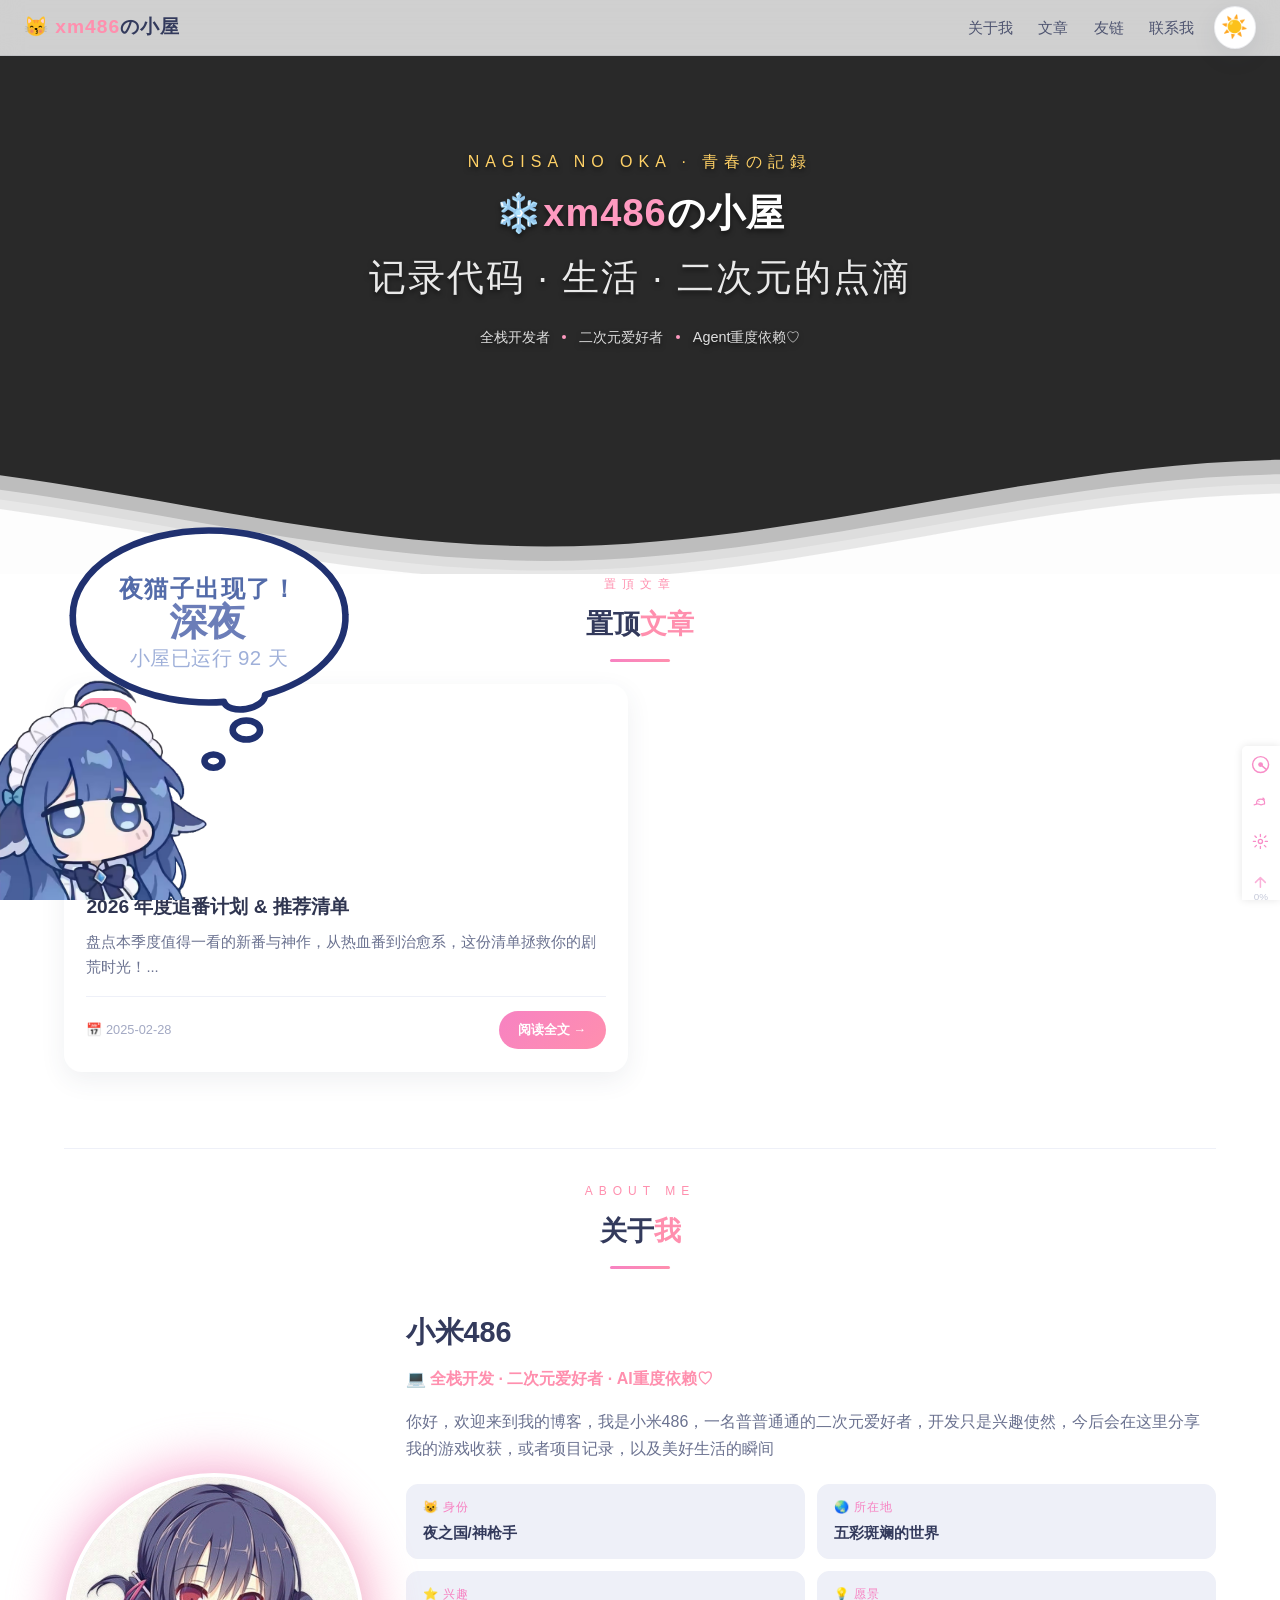
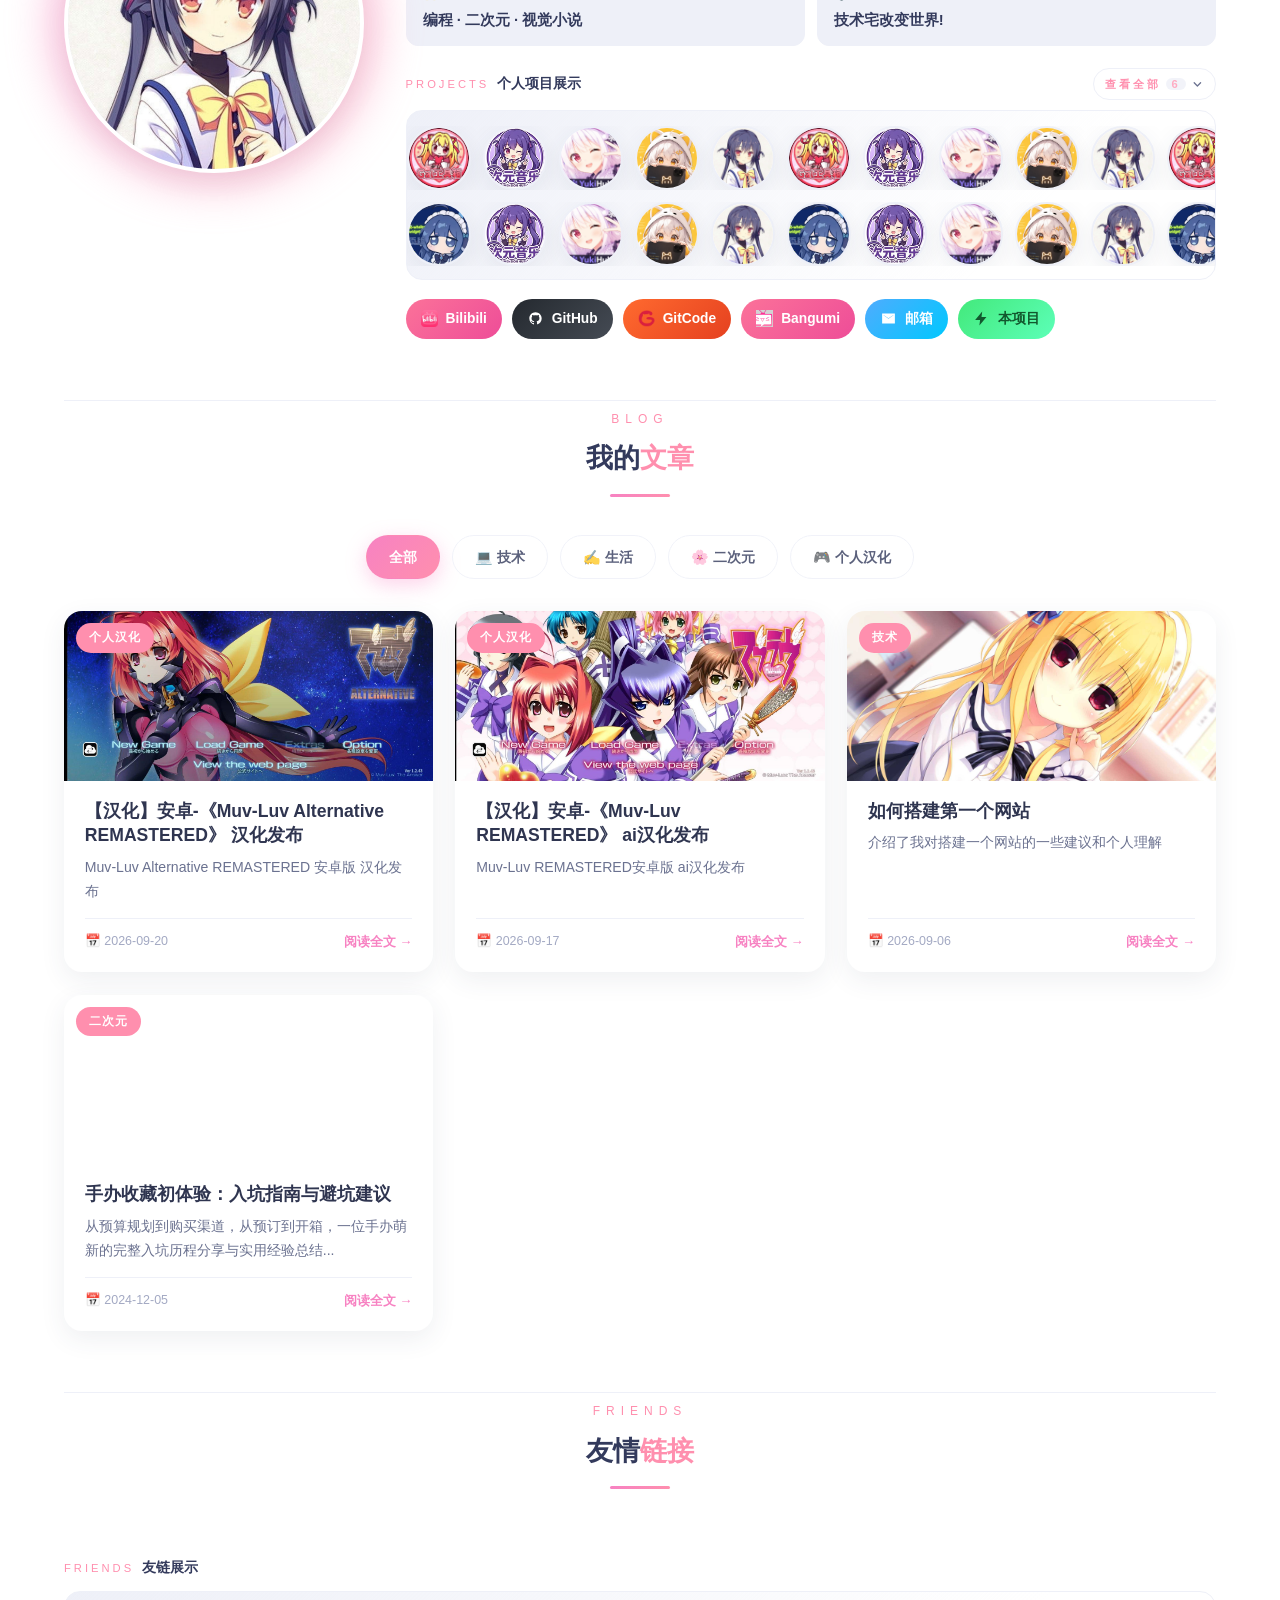
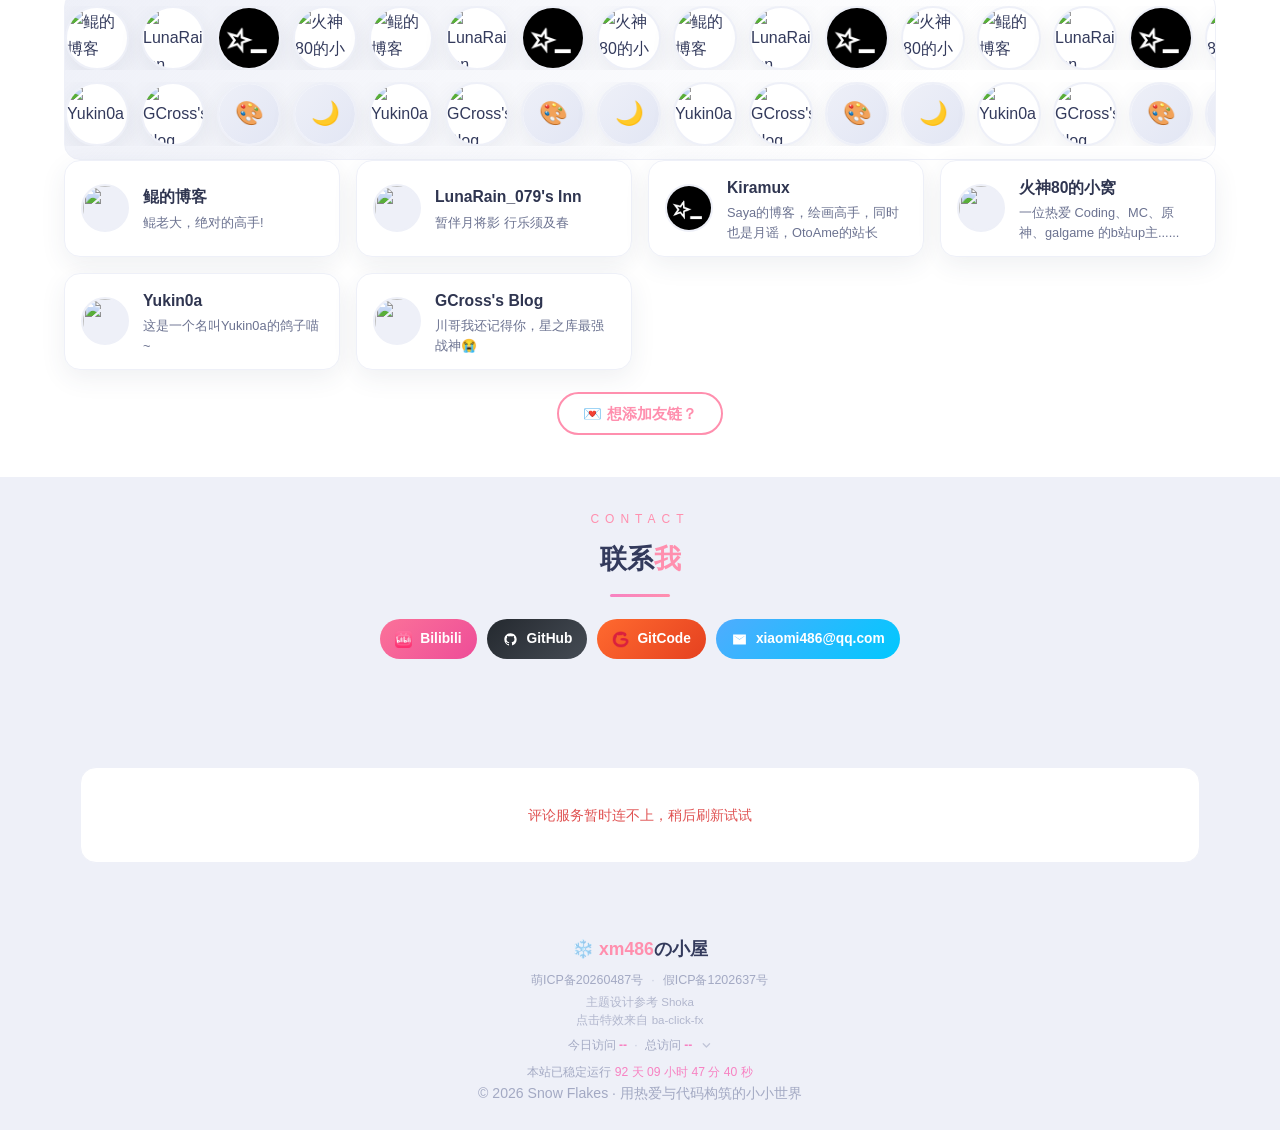
==== commit d348db06: "更新链接" ====
--- a/index.html
+++ b/index.html
@@ -149,7 +149,7 @@
                   <button class="scroll-avatar project-item" type="button" data-name="次元音乐" data-avatar="image/project/ciyuanmusic.webp" data-desc="一款二次元风格的音乐轻量PWA应用，同时也有网页端，不过现在由于服务器和api接口限制，基本不再维护。" data-site="https://xm486.kesug.com" data-repo="https://github.com/xm486/ciyuan-music" aria-label="查看 GitHub 项目详情"><img src="image/project/ciyuanmusic.webp" alt="GitCode 项目"></button>
                   <button class="scroll-avatar project-item" type="button" data-name="YukiHub" data-avatar="image/project/yukihub.webp" data-desc="一款移动端的Galgame/视觉小说管理工具，并支持部分模拟器的直启动，更有丰富的社交功能。" data-site="https://yukihub.zh.kg" data-repo="https://gitcode.com/xm486/yukihub" aria-label="查看 GitHub 项目详情"><img src="image/project/yukihub.webp" alt="GitCode 项目"></button>
                   <button class="scroll-avatar project-item" type="button" data-name="DevPetM" data-avatar="image/project/devpetm.webp" data-desc="一款Android移动端的Ai Coding宠物，支持Operit，Rikkahub，OpenCode等ai平台使用。" data-repo="https://gitcode.com/xm486/devpetm" aria-label="查看 GitHub 项目详情"><img src="image/project/devpetm.webp" alt="GitCode 项目"></button>
-                  <button class="scroll-avatar project-item" type="button" data-name="xm486の博客模板" data-avatar="image/favicon-128.png" data-desc="本站使用的静态文章详情页模板，包含标题、目录、代码块和日夜主题样式。" data-site="posts/article-template.html" data-repo="https://github.com" aria-label="查看博客文章模板详情"><img src="image/favicon-128.png" alt="博客文章模板"></button>
+                  <button class="scroll-avatar project-item" type="button" data-name="xm486の博客" data-avatar="image/favicon-128.png" data-desc="本站使用的静态文章详情页模板，包含标题、目录、代码块和日夜主题样式。" data-site="posts/article-template.html" data-repo="https://github.com/xm486/xm486-blog" aria-label="查看博客文章模板详情"><img src="image/favicon-128.png" alt="博客文章模板"></button>
                 </div>
               </div>
               <div class="avatar-row">
@@ -158,7 +158,7 @@
                   <button class="scroll-avatar project-item" type="button" data-name="次元音乐" data-avatar="image/project/ciyuanmusic.webp" data-desc="一款二次元风格的音乐轻量PWA应用，同时也有网页端，不过现在由于服务器和api接口限制，基本不再维护。" data-site="https://xm486.kesug.com" data-repo="https://github.com/xm486/ciyuan-music" aria-label="查看 GitHub 项目详情"><img src="image/project/ciyuanmusic.webp" alt="GitCode 项目"></button>
                   <button class="scroll-avatar project-item" type="button" data-name="YukiHub" data-avatar="image/project/yukihub.webp" data-desc="一款移动端的Galgame/视觉小说管理工具，并支持部分模拟器的直启动，更有丰富的社交功能。" data-site="https://yukihub.zh.kg" data-repo="https://gitcode.com/xm486/yukihub" aria-label="查看 GitHub 项目详情"><img src="image/project/yukihub.webp" alt="GitCode 项目"></button>
                   <button class="scroll-avatar project-item" type="button" data-name="DevPetM" data-avatar="image/project/devpetm.webp" data-desc="一款Android移动端的Ai Coding宠物，支持Operit，Rikkahub，OpenCode等ai平台使用。" data-repo="https://gitcode.com/xm486/devpetm" aria-label="查看 GitHub 项目详情"><img src="image/project/devpetm.webp" alt="GitCode 项目"></button>
-                  <button class="scroll-avatar project-item" type="button" data-name="xm486の博客模板" data-avatar="image/favicon-128.png" data-desc="本站使用的静态文章详情页模板，包含标题、目录、代码块和日夜主题样式。" data-site="posts/article-template.html" data-repo="https://github.com" aria-label="查看博客文章模板详情"><img src="image/favicon-128.png" alt="博客文章模板"></button>
+                  <button class="scroll-avatar project-item" type="button" data-name="xm486の博客" data-avatar="image/favicon-128.png" data-desc="本站使用的静态文章详情页模板，包含标题、目录、代码块和日夜主题样式。" data-site="posts/article-template.html" data-repo="https://github.com/xm486/xm486-blog" aria-label="查看博客文章模板详情"><img src="image/favicon-128.png" alt="博客文章模板"></button>
                 </div>
               </div>
             </div>
@@ -180,7 +180,7 @@
             <a class="social-btn mail" href="mailto:xiaomi486@qq.com">
               <svg class="social-icon" viewBox="0 0 24 24" aria-hidden="true"><path d="M3 5h18v14H3V5Zm2 2v.5l7 4.7 7-4.7V7l-7 4.7L5 7Z"/></svg>邮箱
             </a>
-            <a class="social-btn project" href="https://github.com" target="_blank" rel="noopener">
+            <a class="social-btn project" href="https://github.com/xm486/xm486-blog" target="_blank" rel="noopener">
               <svg class="social-icon" viewBox="0 0 24 24" aria-hidden="true"><path d="M13 2 3 14h7l-1 8 10-12h-7l1-8Z"/></svg>本项目
             </a>
           </div>
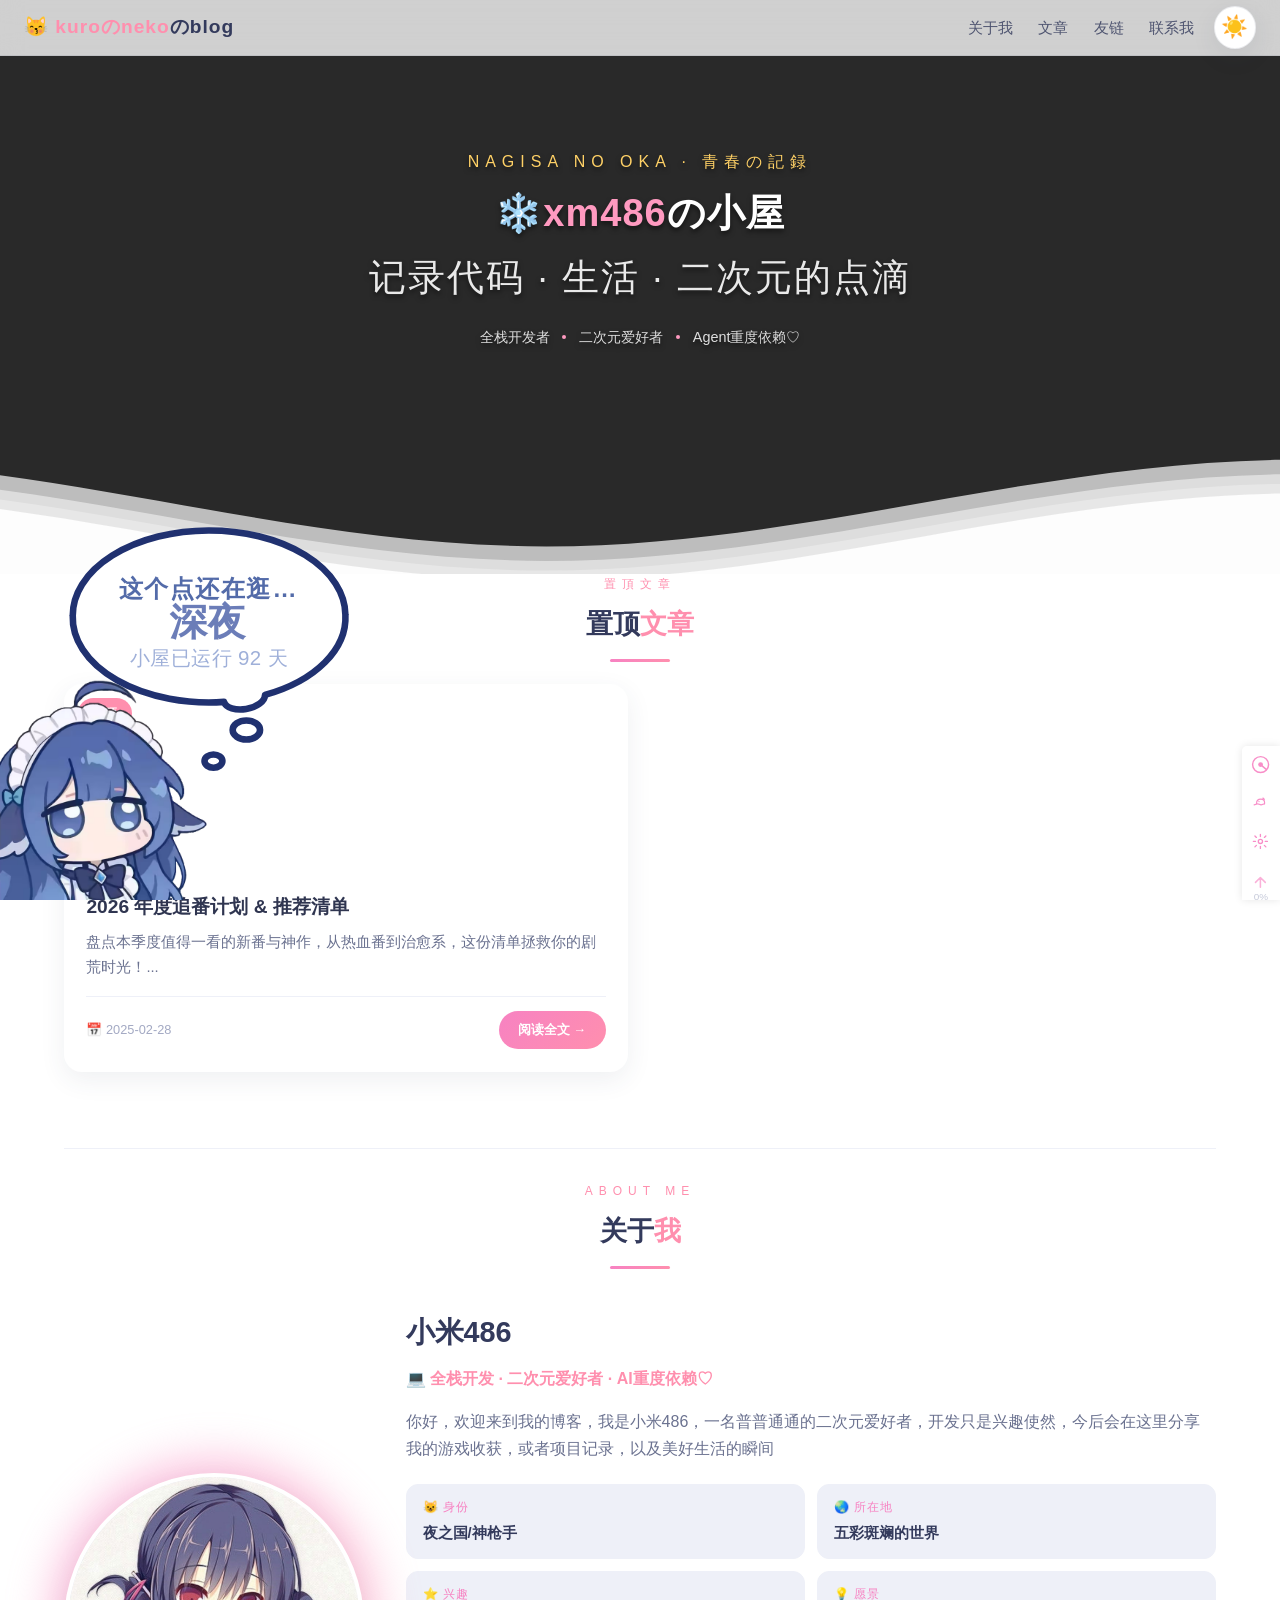
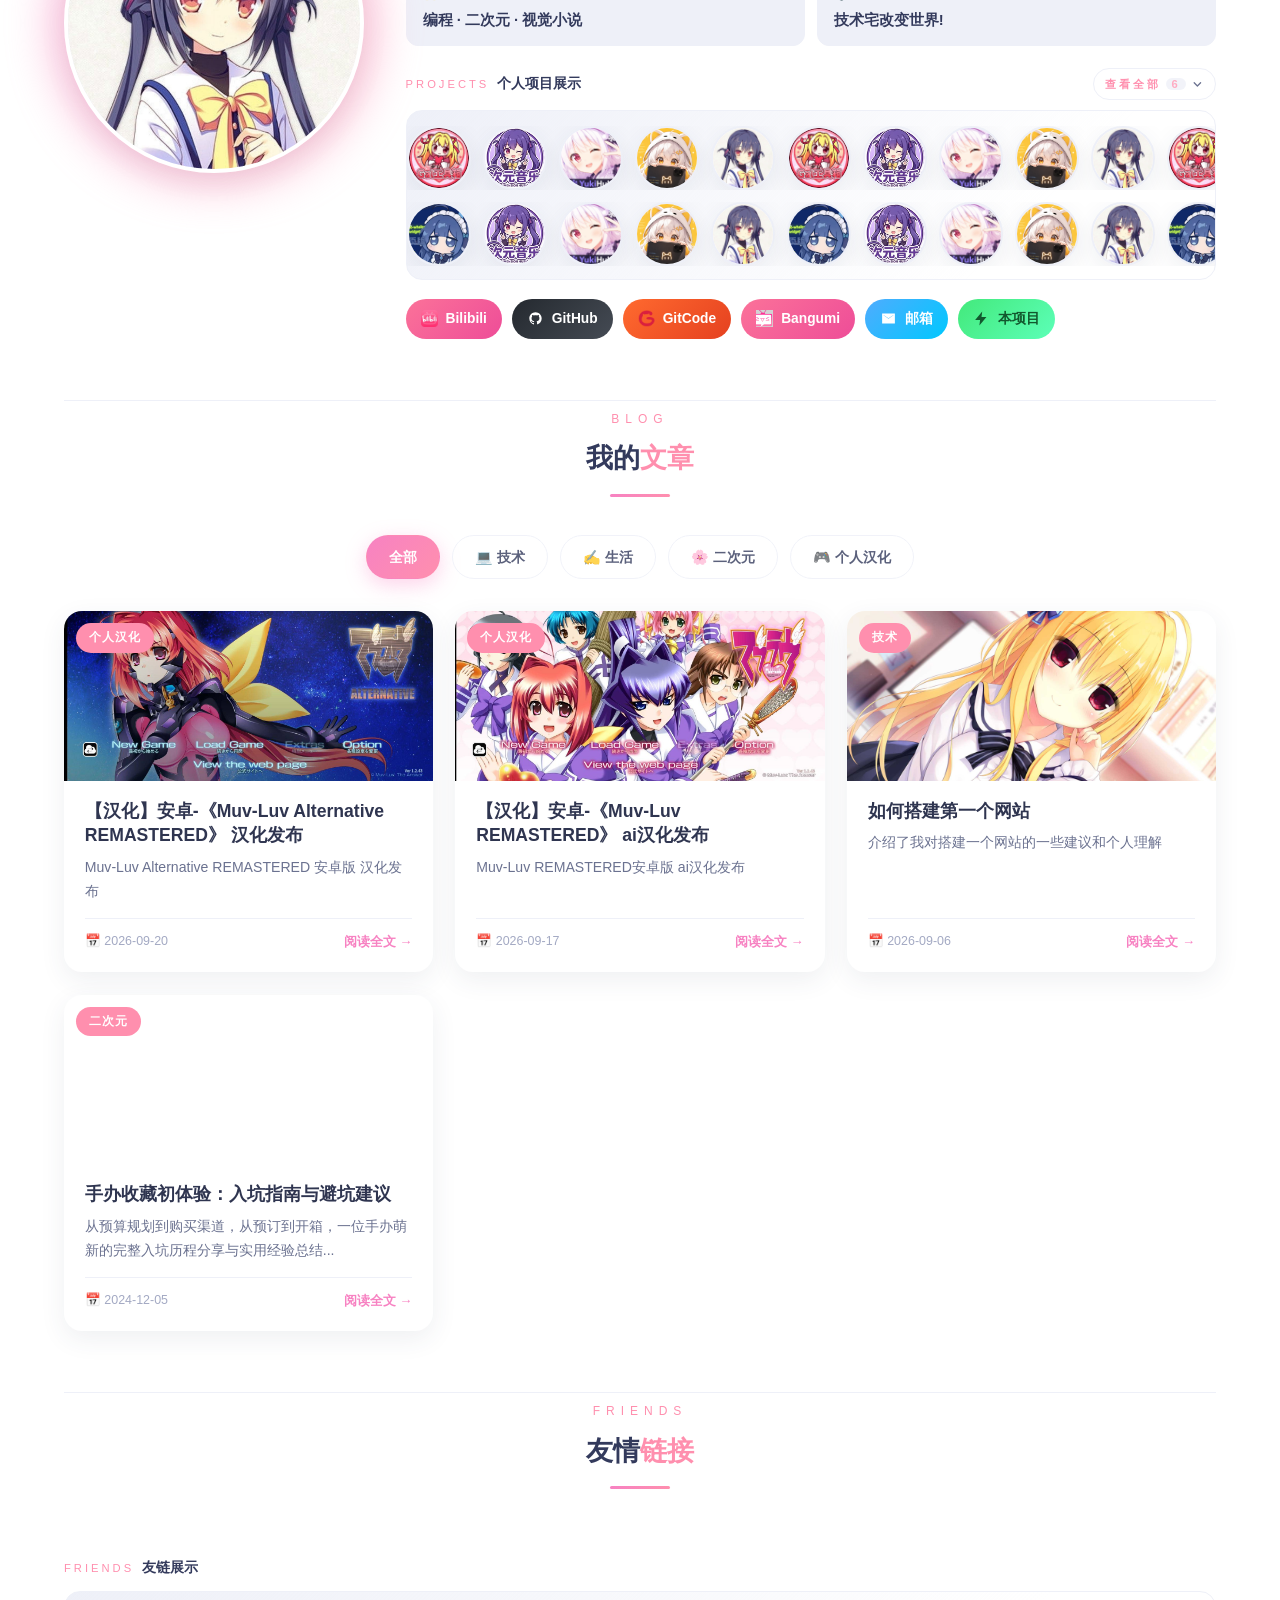
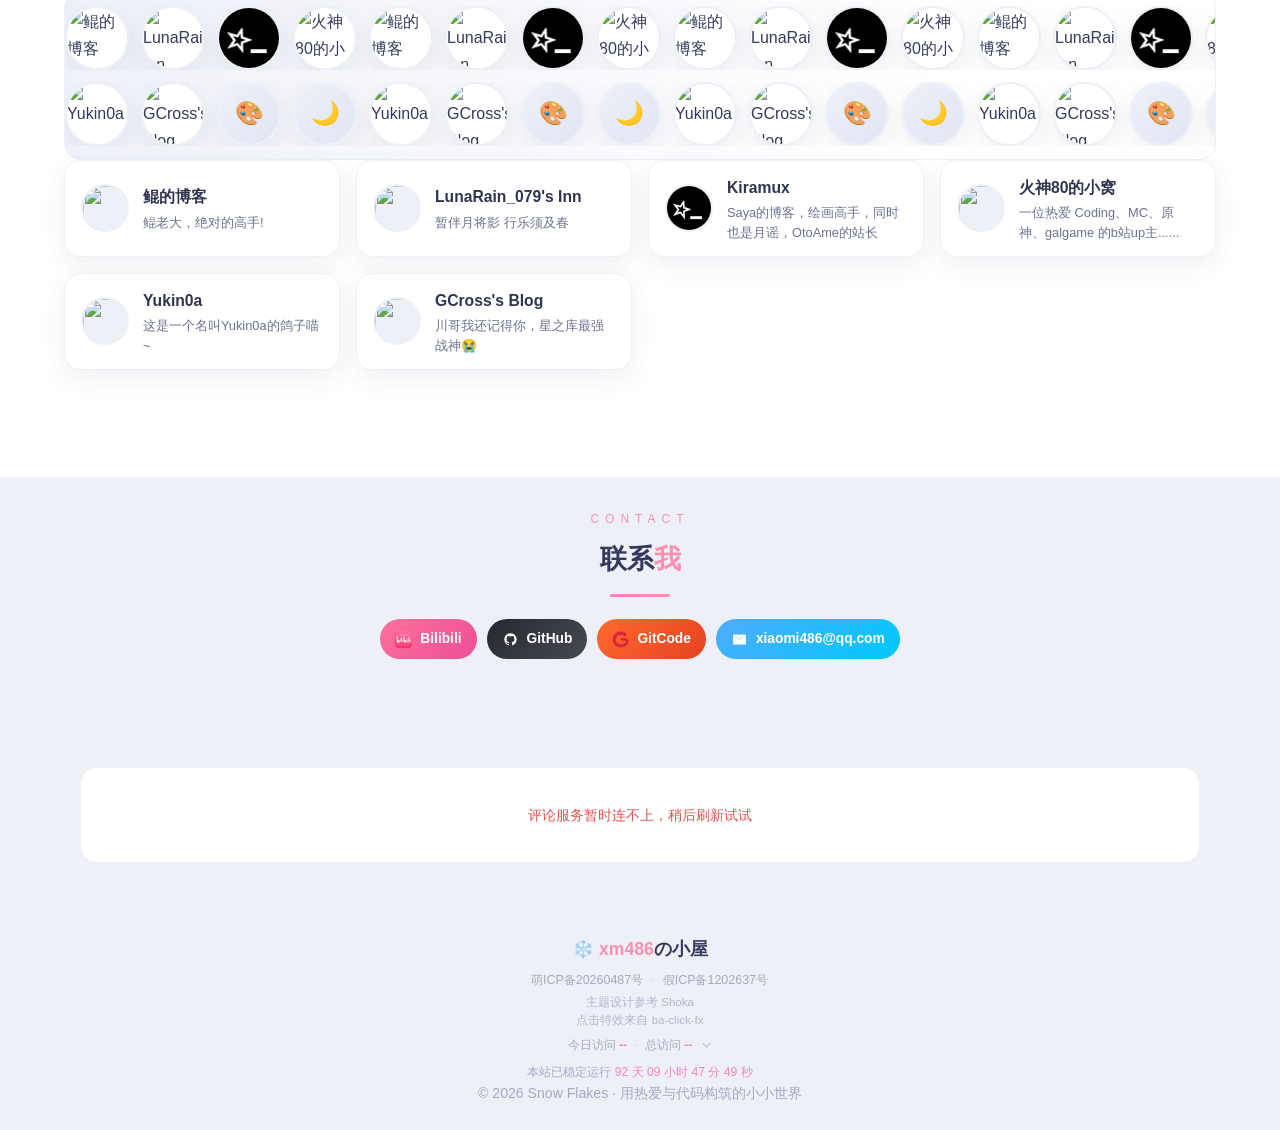
==== commit 436a1084: "Update index.html" ====
--- a/index.html
+++ b/index.html
@@ -3,7 +3,7 @@
 <head>
 <meta charset="UTF-8">
 <meta name="viewport" content="width=device-width, initial-scale=1.0">
-<title>xm486の小窝 | 个人技术博客 | 记录生命中的美好瞬间</title>
+<title>kuroのnekoのblog | 个人记录博客 | 记录生命中的美好瞬间</title>
 <meta name="description" content="一个记录生活、技术和二次元爱好的个人博客">
 <!-- Favicon 多尺寸方案：桌面用 32×32 / 16×16，移动端和收藏用 128×128 -->
 <link rel="icon" type="image/png" sizes="32x32" href="image/favicon-32.png">
@@ -45,7 +45,7 @@
 
   <!-- 顶部导航 -->
   <nav id="nav">
-    <a href="#top" class="logo">😽 <span>xm486</span>の小屋</a>
+    <a href="#top" class="logo">😽 <span>kuroのneko</span>のblog</a>
     <div class="right">
       <ul class="links" id="navLinks">
         <li><a href="#about">关于我</a></li>
@@ -517,4 +517,4 @@
   }
 </script>
 </body>
-</html>+</html>
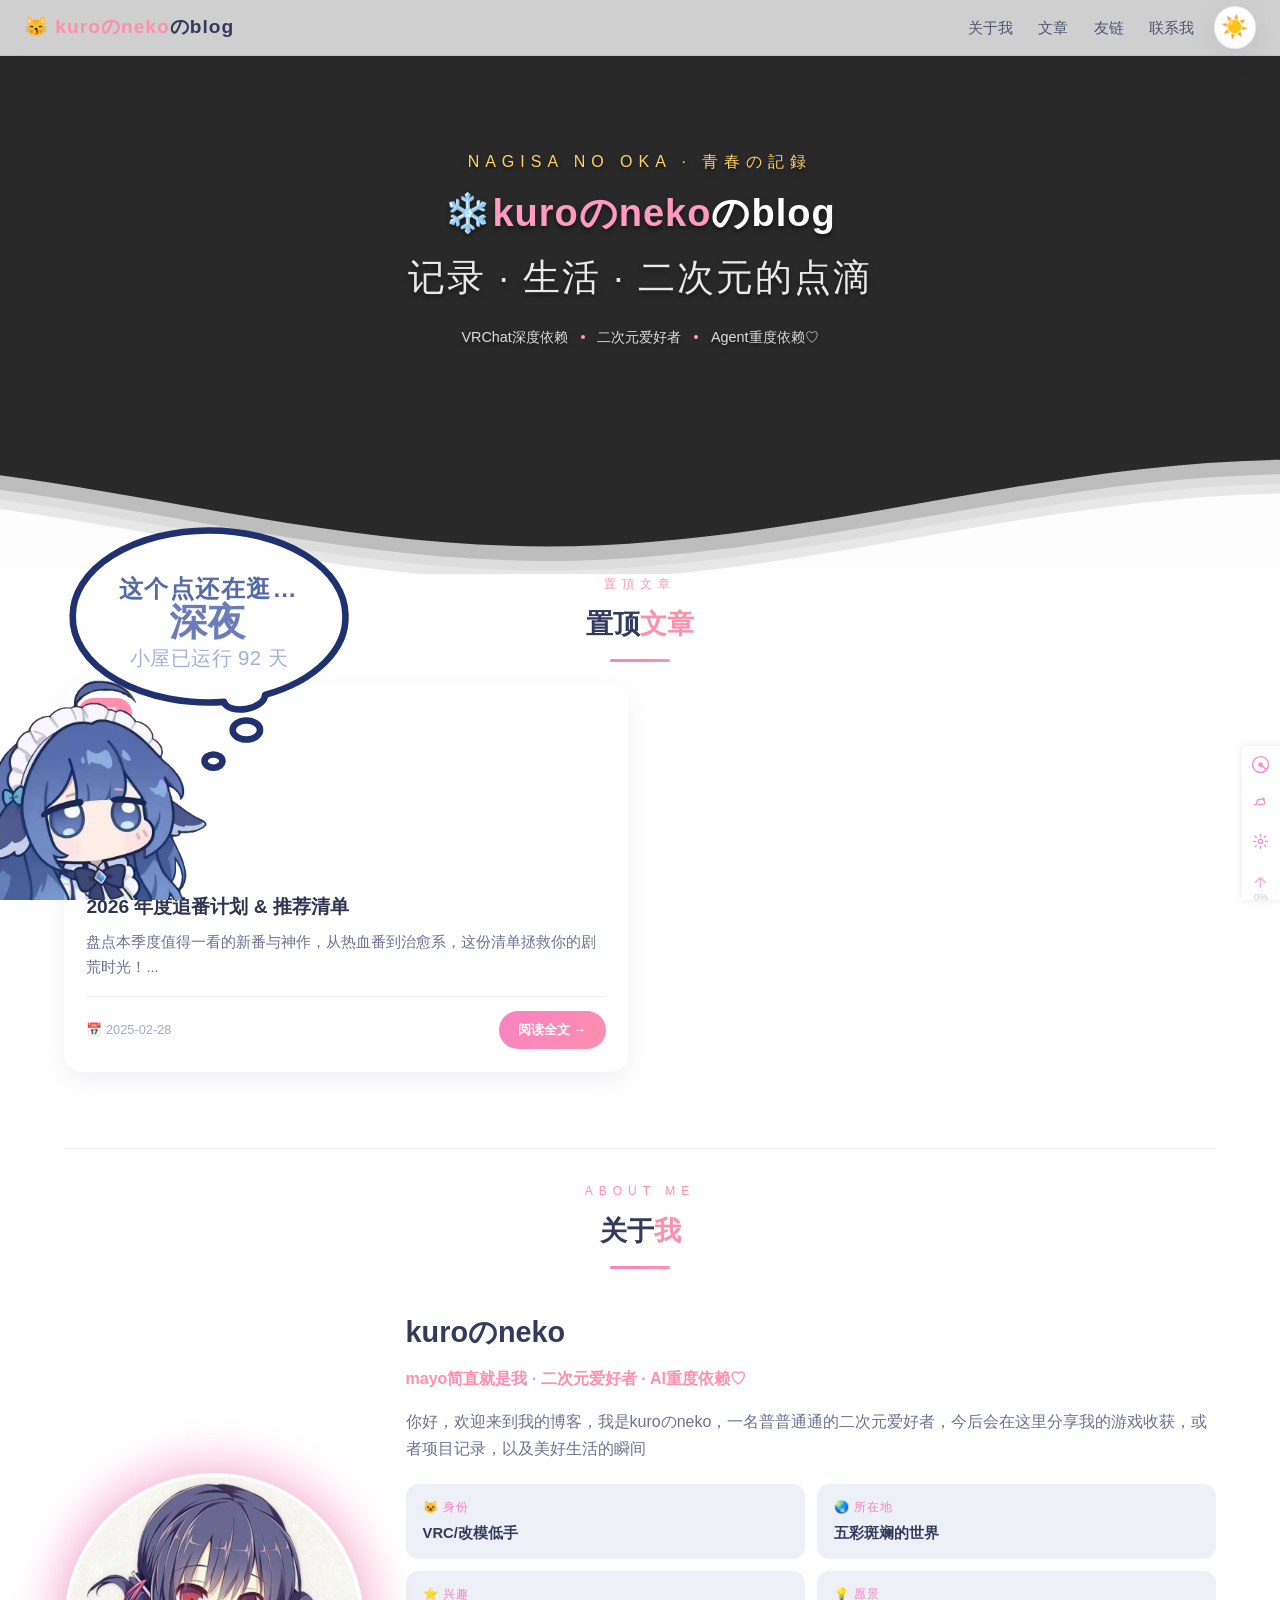
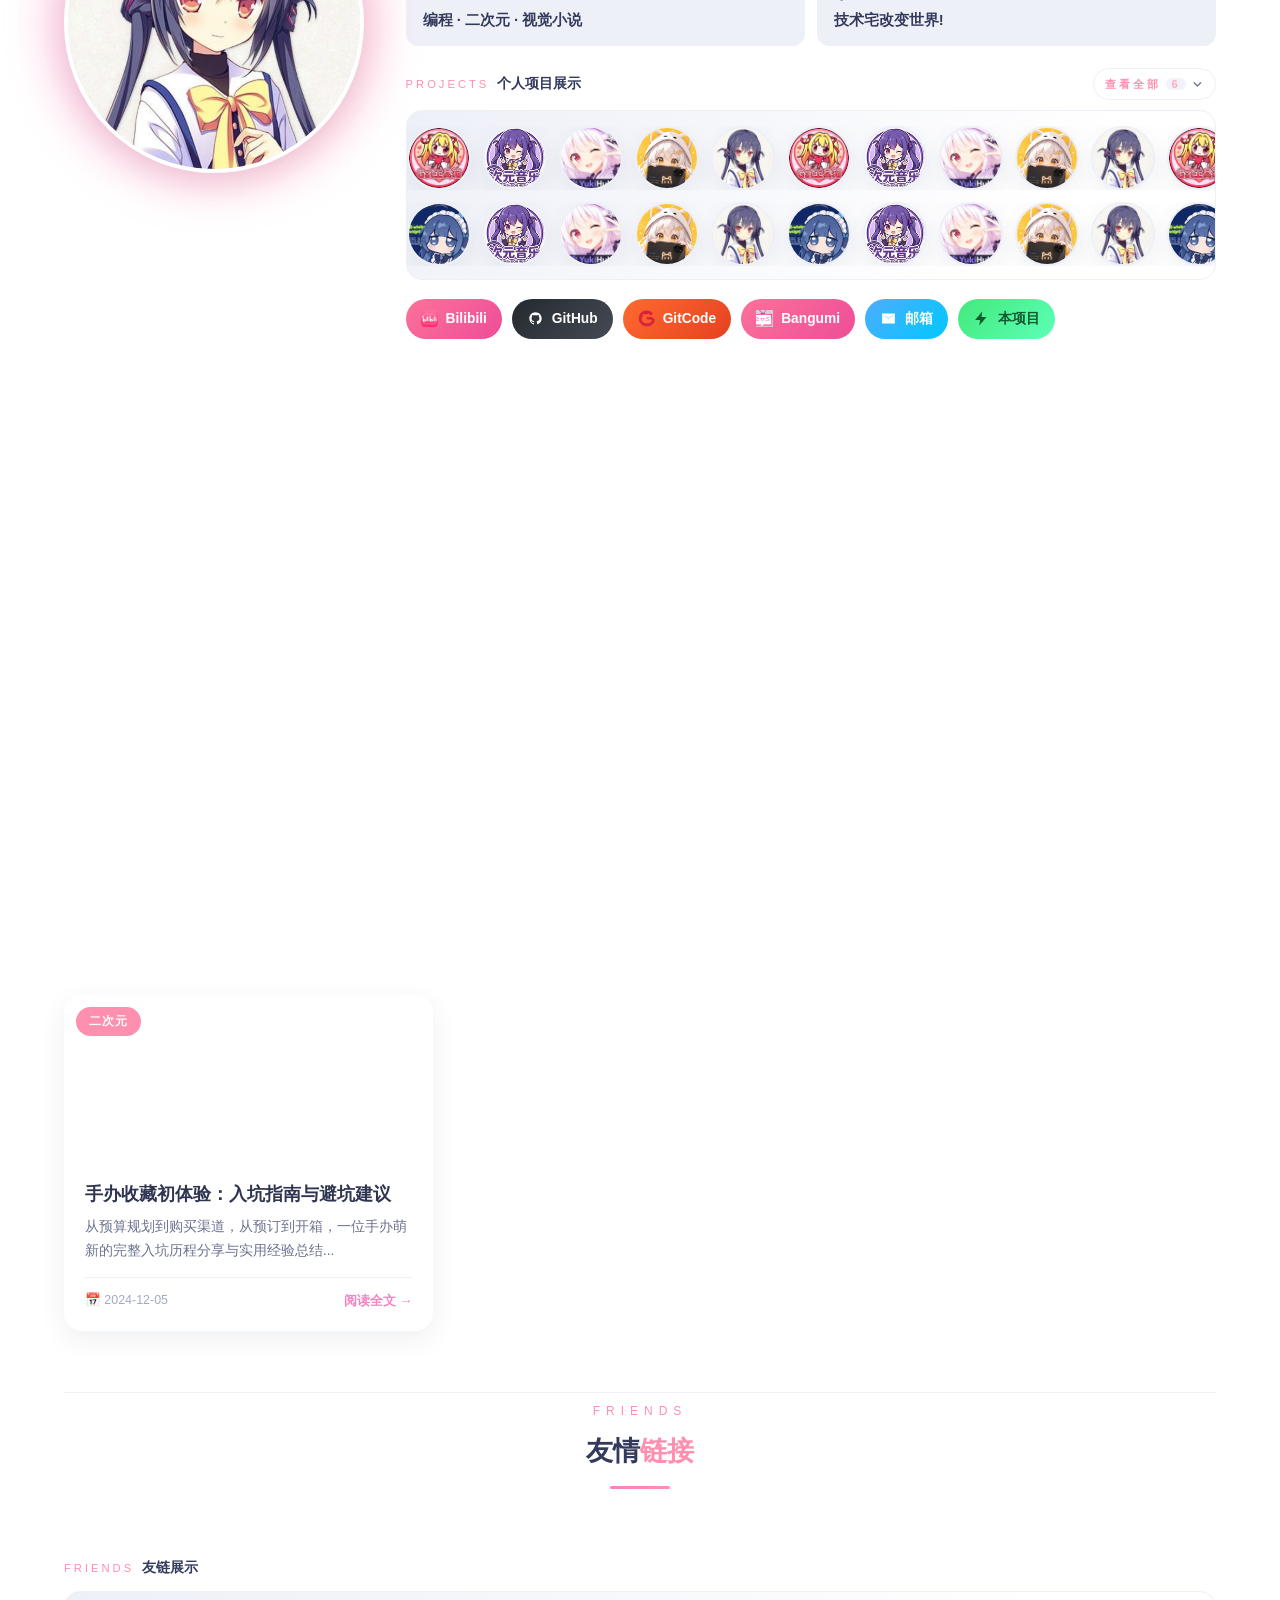
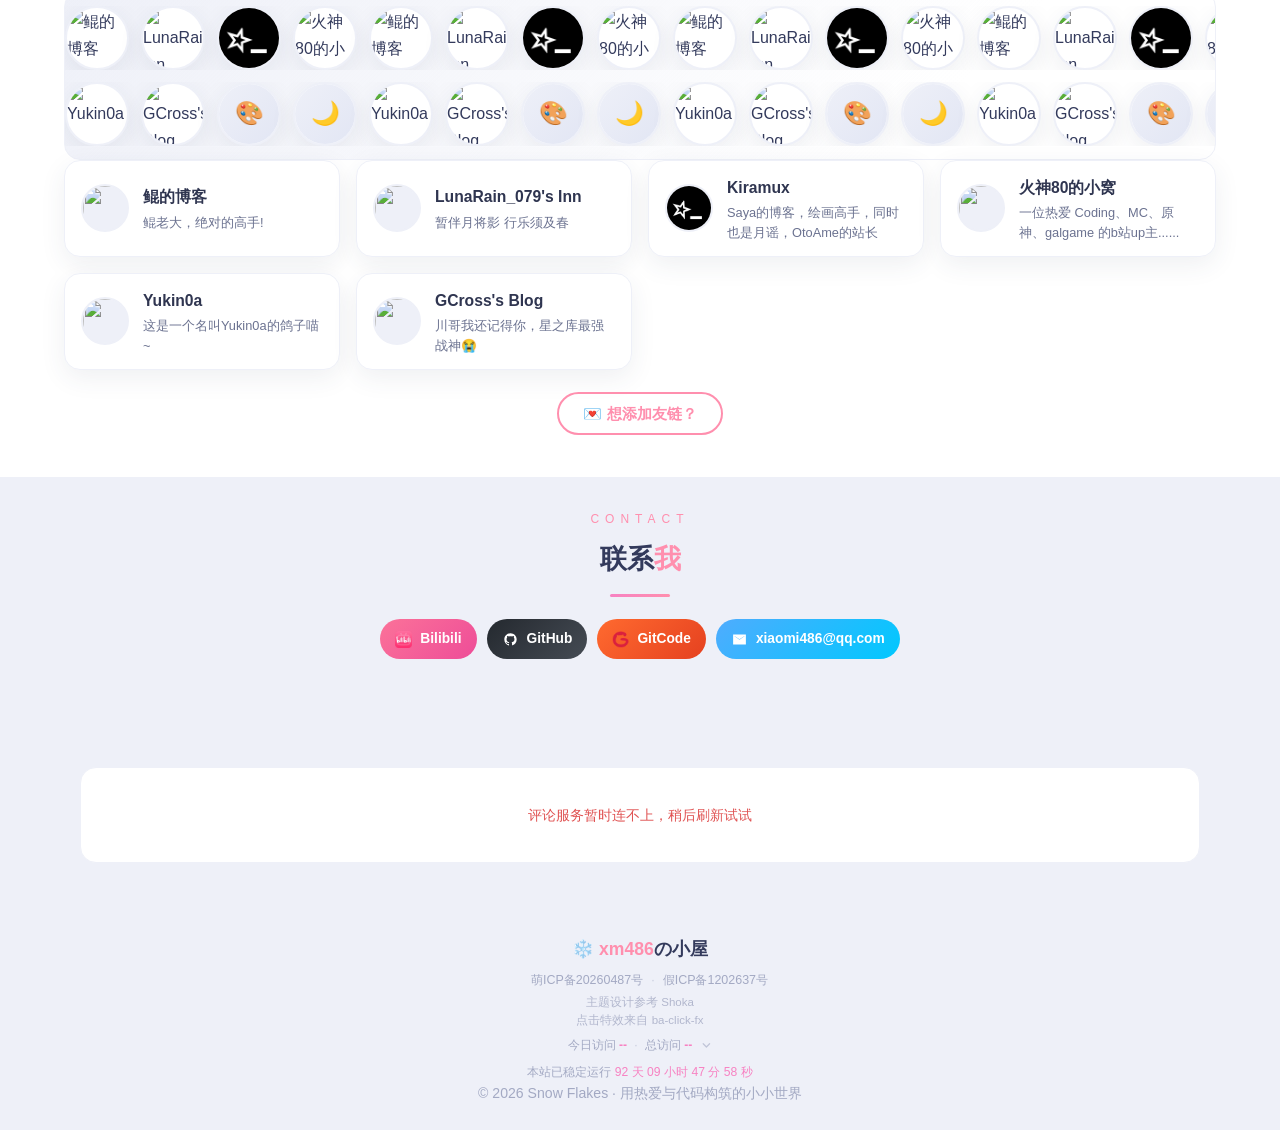
==== commit 1525f1dc: "Update index.html" ====
--- a/index.html
+++ b/index.html
@@ -65,10 +65,10 @@
   <header id="header">
     <div id="brand">
       <div class="small">Nagisa no Oka · 青春の記録</div>
-      <div class="artboard" style="font-size:38px;">❄️<span>xm486</span>の小屋</div>
-      <div class="title">记录代码 · 生活 · 二次元的点滴</div>
+      <div class="artboard" style="font-size:38px;">❄️<span>kuroのneko</span>のblog</div>
+      <div class="title">记录 · 生活 · 二次元的点滴</div>
       <div class="meta">
-        <span>全栈开发者</span><span class="dot"></span>
+        <span>VRChat深度依赖</span><span class="dot"></span>
         <span>二次元爱好者</span><span class="dot"></span>
         <span>Agent重度依赖♡</span>
       </div>
@@ -114,11 +114,11 @@
           <img class="avatar" src="image/avatar.jpg" alt="xm486 的头像">
         </div>
         <div class="about-info">
-          <h3>小米486</h3>
-          <div class="role">💻 全栈开发 · 二次元爱好者 · AI重度依赖♡</div>
-          <p class="bio">你好，欢迎来到我的博客，我是小米486，一名普普通通的二次元爱好者，开发只是兴趣使然，今后会在这里分享我的游戏收获，或者项目记录，以及美好生活的瞬间</p>
+          <h3>kuroのneko</h3>
+          <div class="role">mayo简直就是我 · 二次元爱好者 · AI重度依赖♡</div>
+          <p class="bio">你好，欢迎来到我的博客，我是kuroのneko，一名普普通通的二次元爱好者，今后会在这里分享我的游戏收获，或者项目记录，以及美好生活的瞬间</p>
           <div class="about-meta">
-            <div class="meta-item"><div class="label">😺 身份</div><div class="value">夜之国/神枪手</div></div>
+            <div class="meta-item"><div class="label">😺 身份</div><div class="value">VRC/改模低手</div></div>
             <div class="meta-item"><div class="label">🌏 所在地</div><div class="value">五彩斑斓的世界</div></div>
             <div class="meta-item"><div class="label">⭐ 兴趣</div><div class="value">编程 · 二次元 · 视觉小说</div></div>
             <div class="meta-item"><div class="label">💡 愿景</div><div class="value">技术宅改变世界!</div></div>
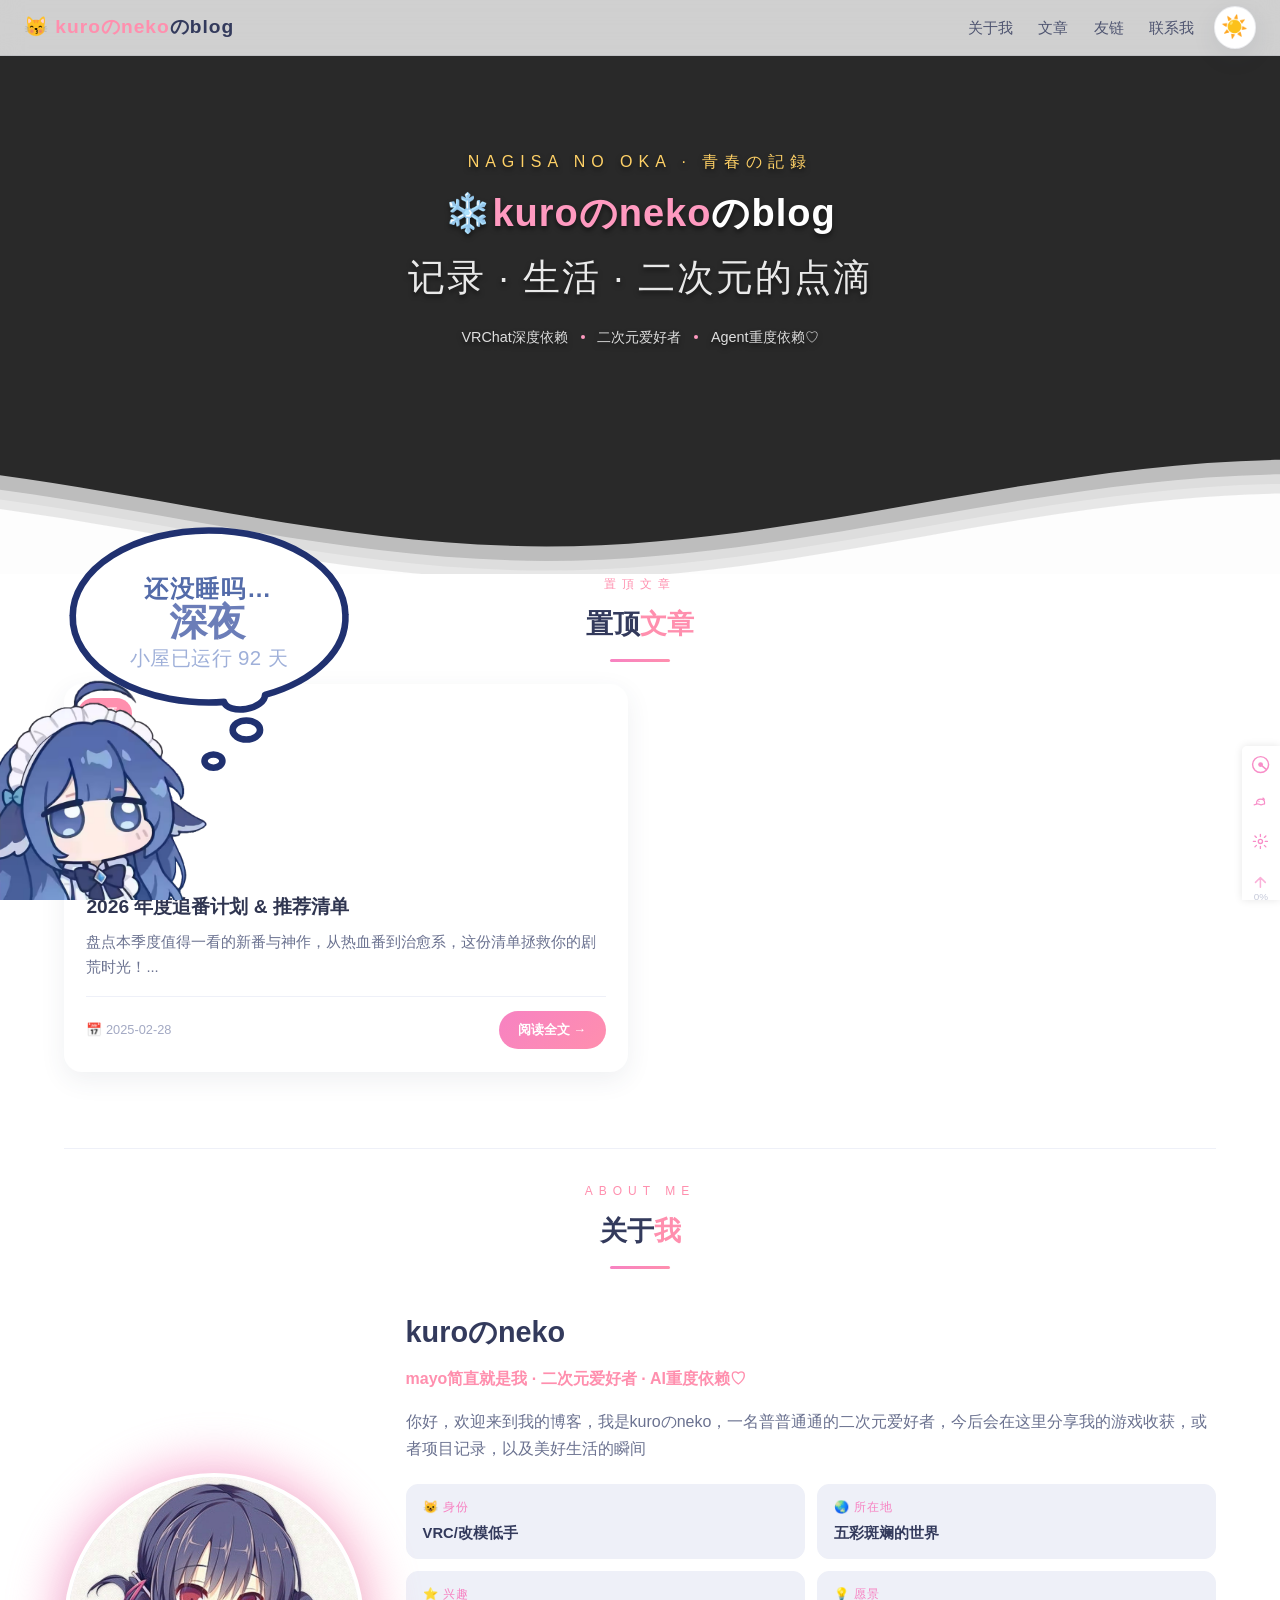
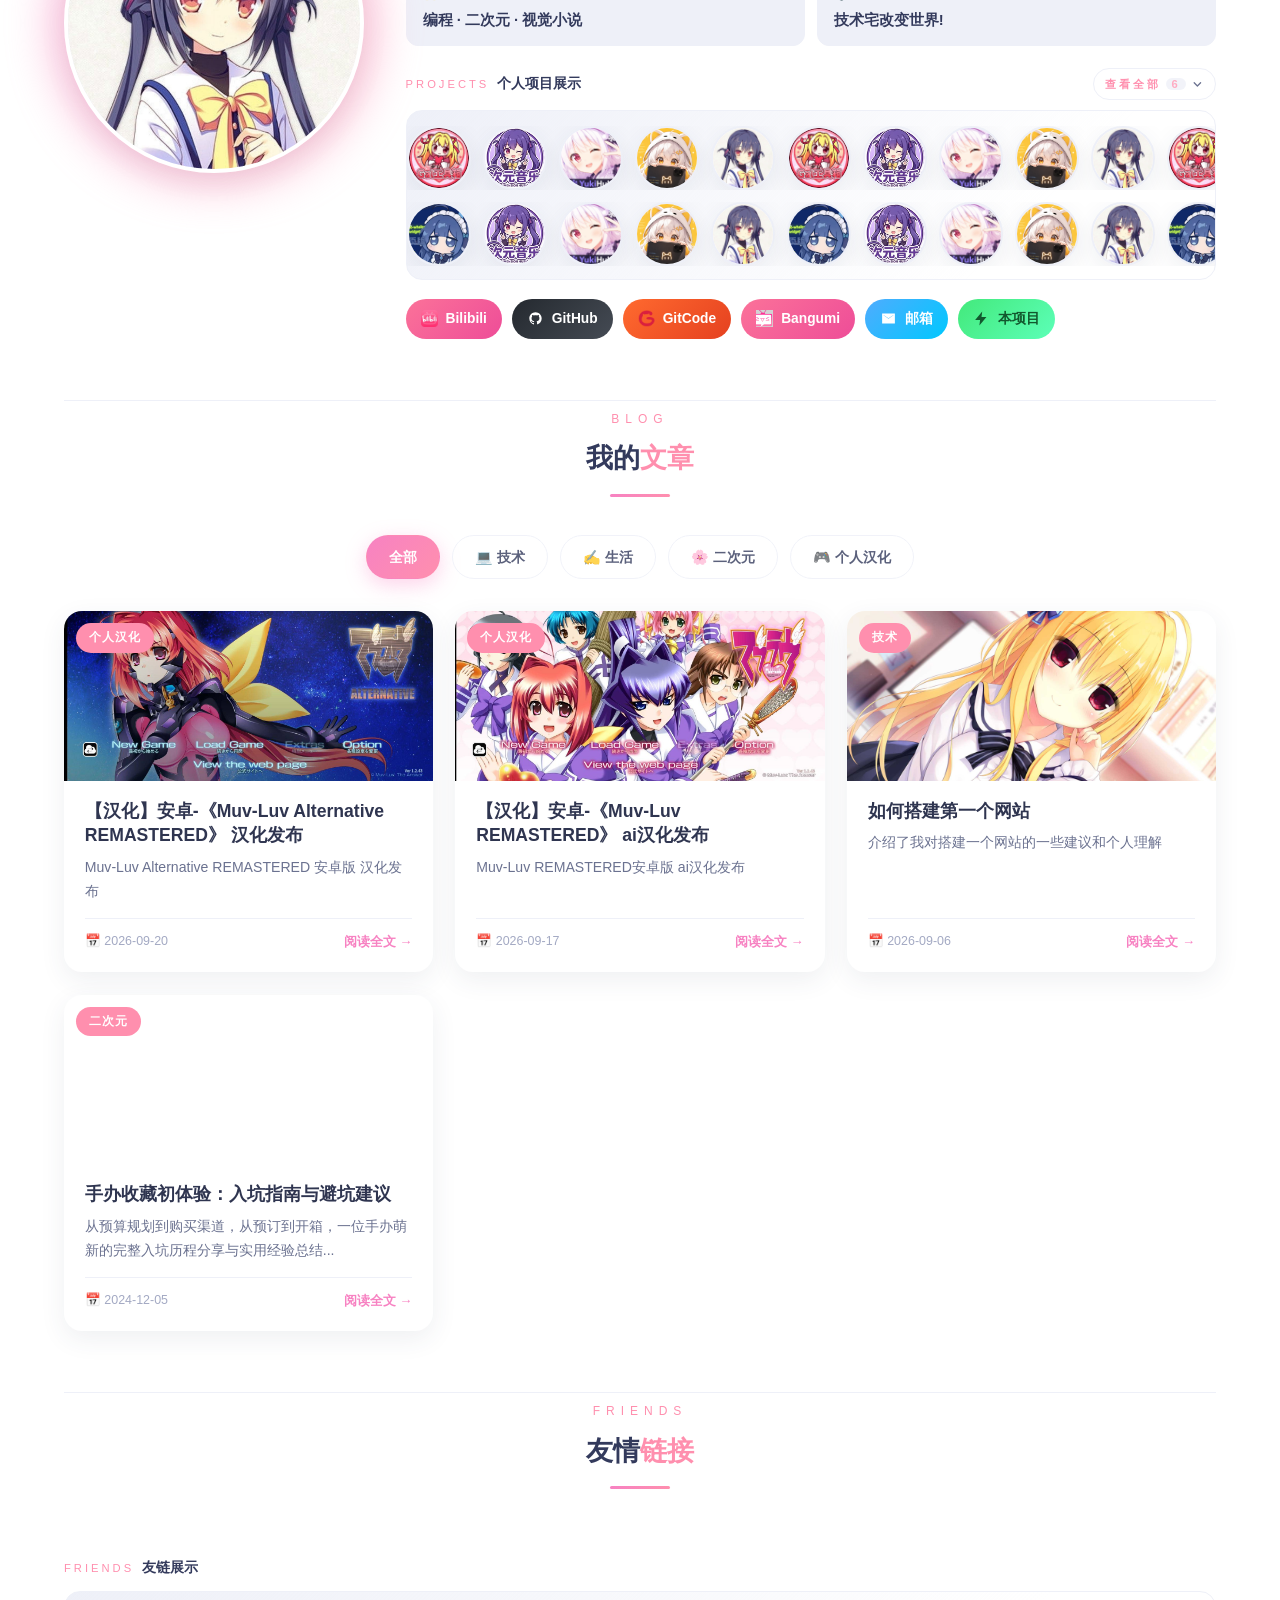
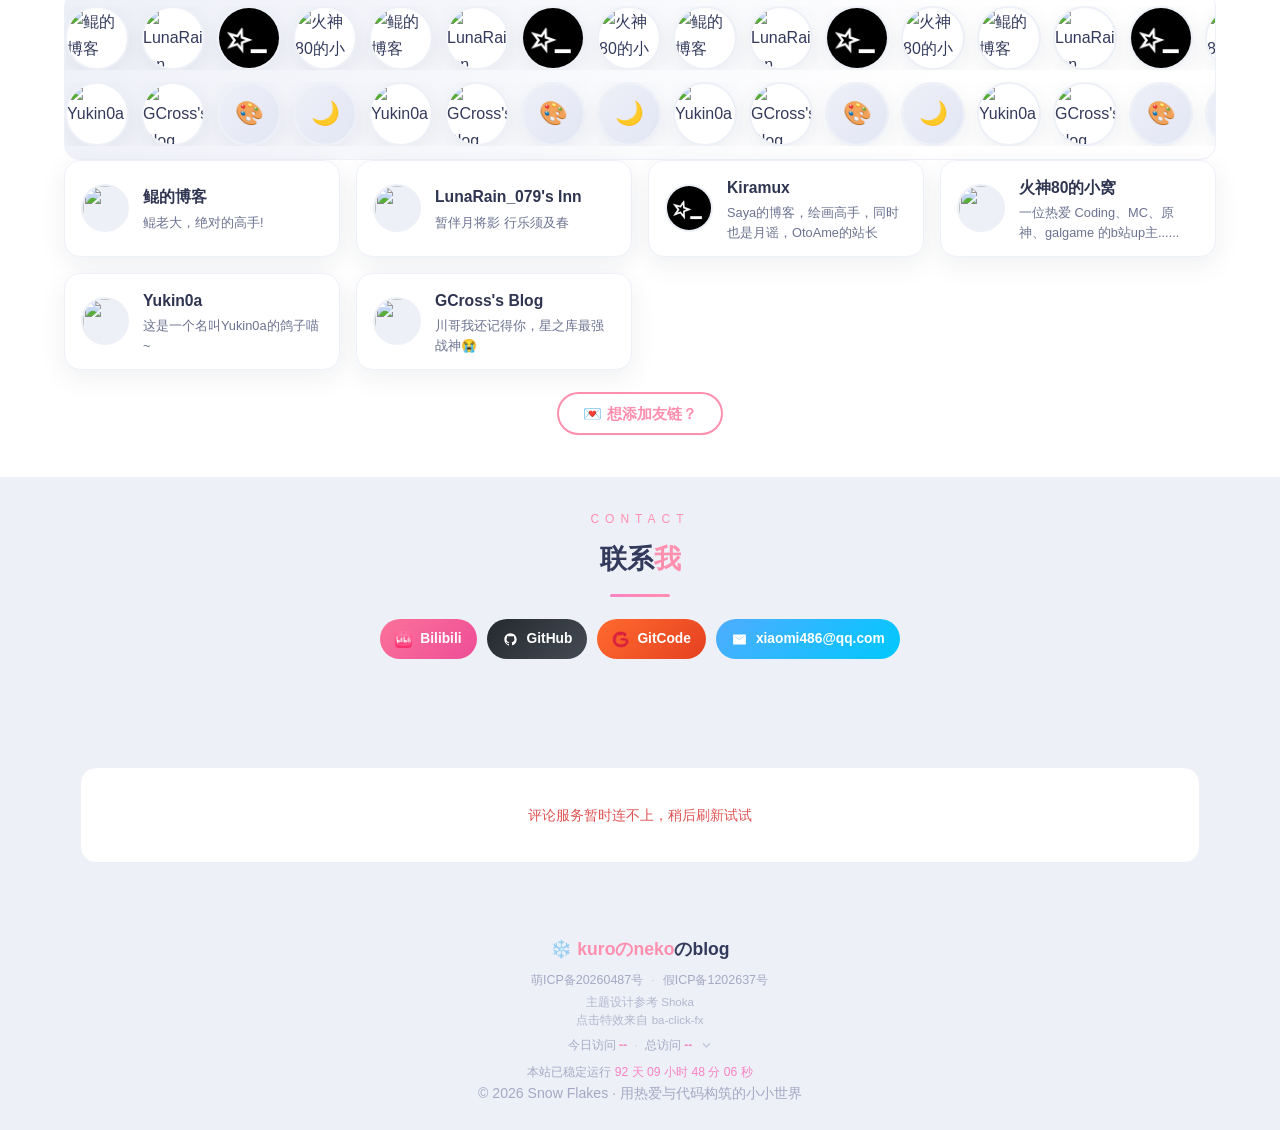
==== commit a187a58b: "Update index.html" ====
--- a/index.html
+++ b/index.html
@@ -394,7 +394,7 @@
 
   <!-- 页脚 -->
   <footer>
-    <div class="ft-logo">❄️ <span>xm486</span>の小屋</div>
+    <div class="ft-logo">❄️ <span>kuroのneko</span>のblog</div>
     <p class="icp">
       <a href="https://icp.gov.moe/?keyword=20260487" target="_blank" rel="noopener"><img class="icp-icon" src="https://icp.gov.moe/images/gov.svg" alt="" width="14" height="14" loading="lazy">萌ICP备20260487号</a>
       <span class="icp-sep">·</span>
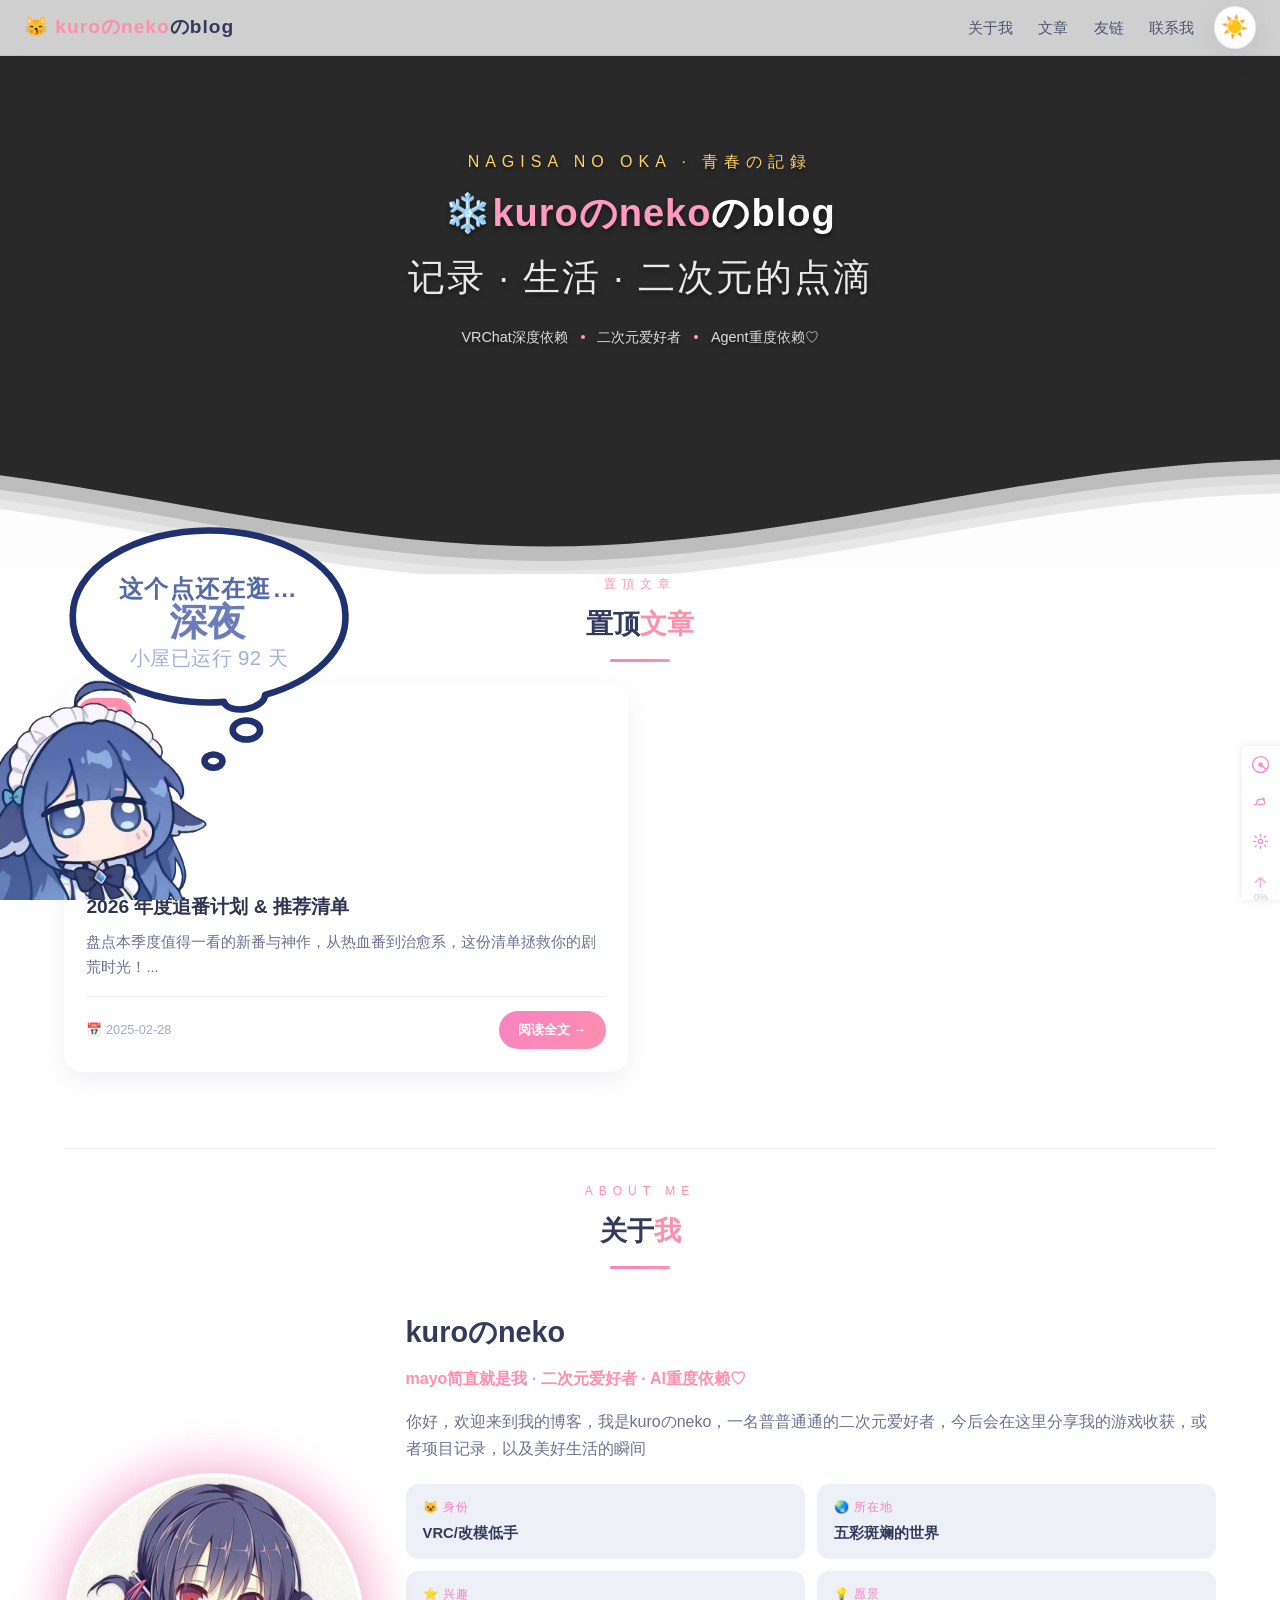
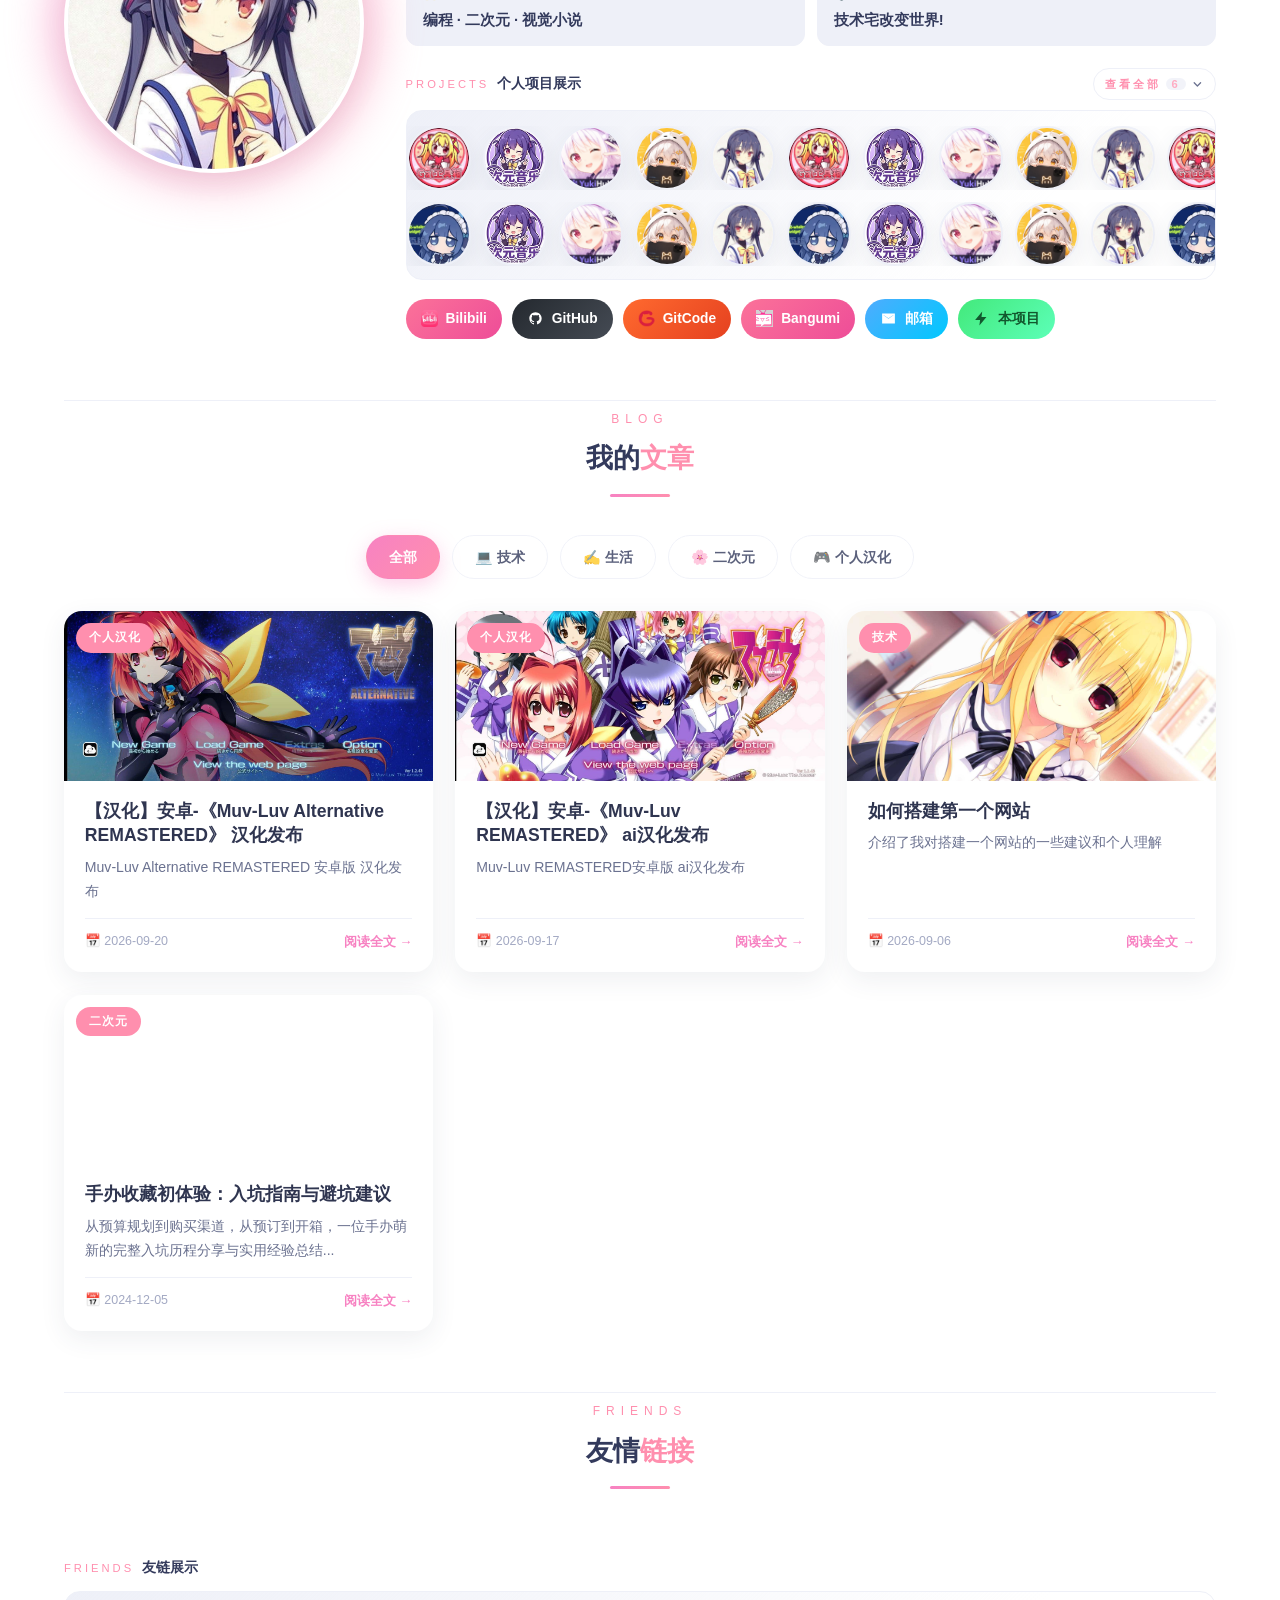
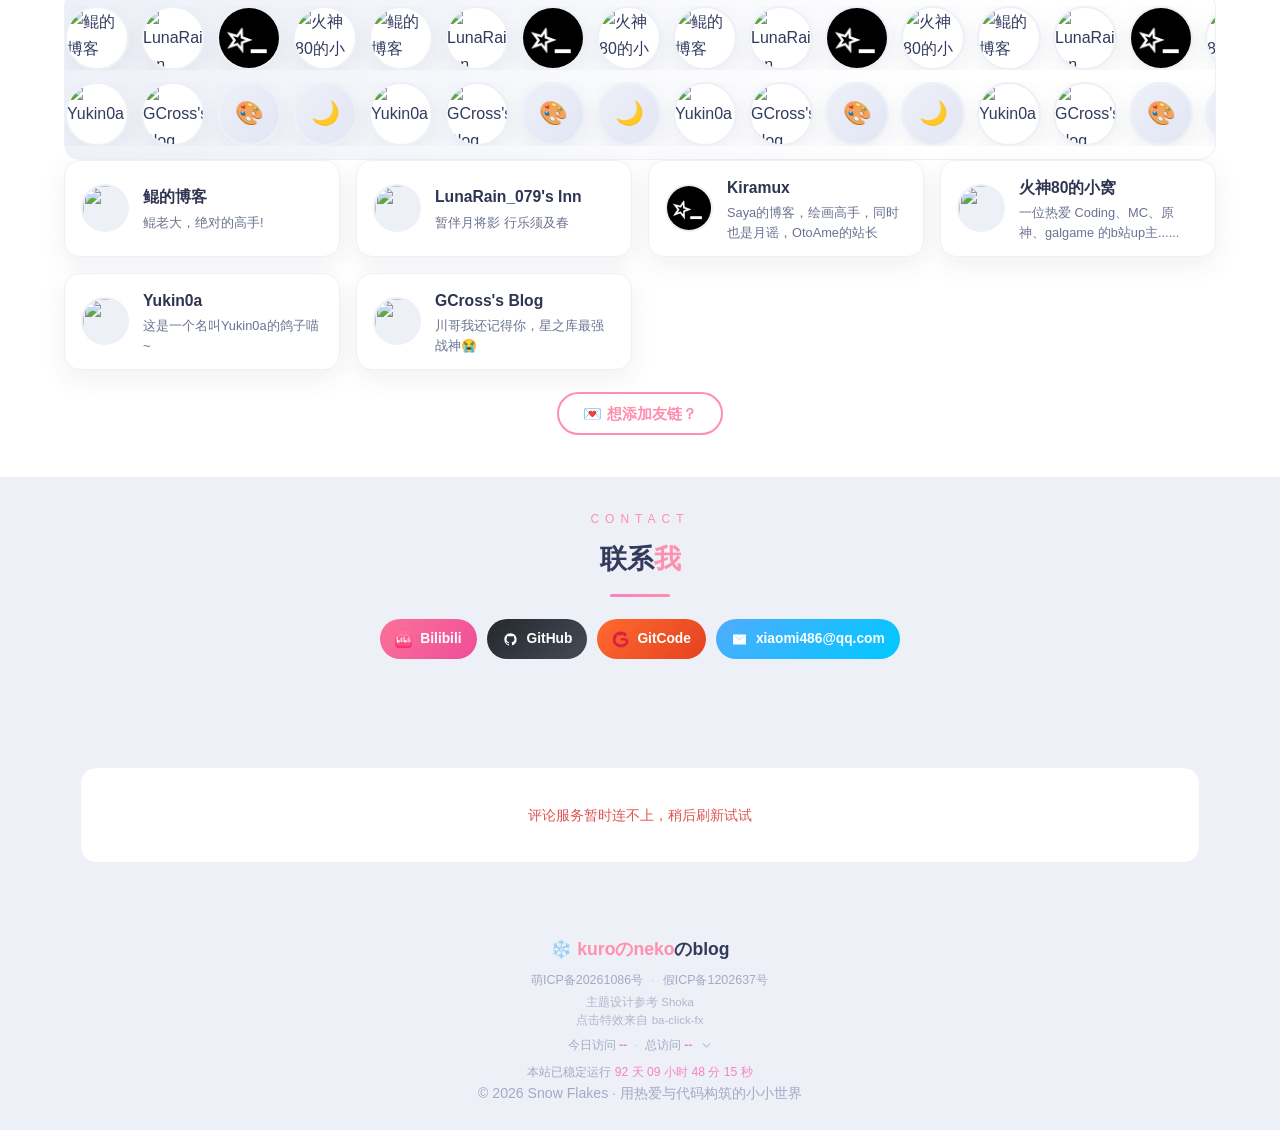
==== commit 2c88748e: "Update ICP number in footer link" ====
--- a/index.html
+++ b/index.html
@@ -396,7 +396,7 @@
   <footer>
     <div class="ft-logo">❄️ <span>kuroのneko</span>のblog</div>
     <p class="icp">
-      <a href="https://icp.gov.moe/?keyword=20260487" target="_blank" rel="noopener"><img class="icp-icon" src="https://icp.gov.moe/images/gov.svg" alt="" width="14" height="14" loading="lazy">萌ICP备20260487号</a>
+      <a href="https://icp.gov.moe/?keyword=20261086" target="_blank" rel="noopener"><img class="icp-icon" src="https://icp.gov.moe/images/gov.svg" alt="" width="14" height="14" loading="lazy">萌ICP备20261086号</a>
       <span class="icp-sep">·</span>
       <a href="https://fakeicp.top/query.html?number=1202637" target="_blank" rel="noopener">假ICP备1202637号</a>
     </p>
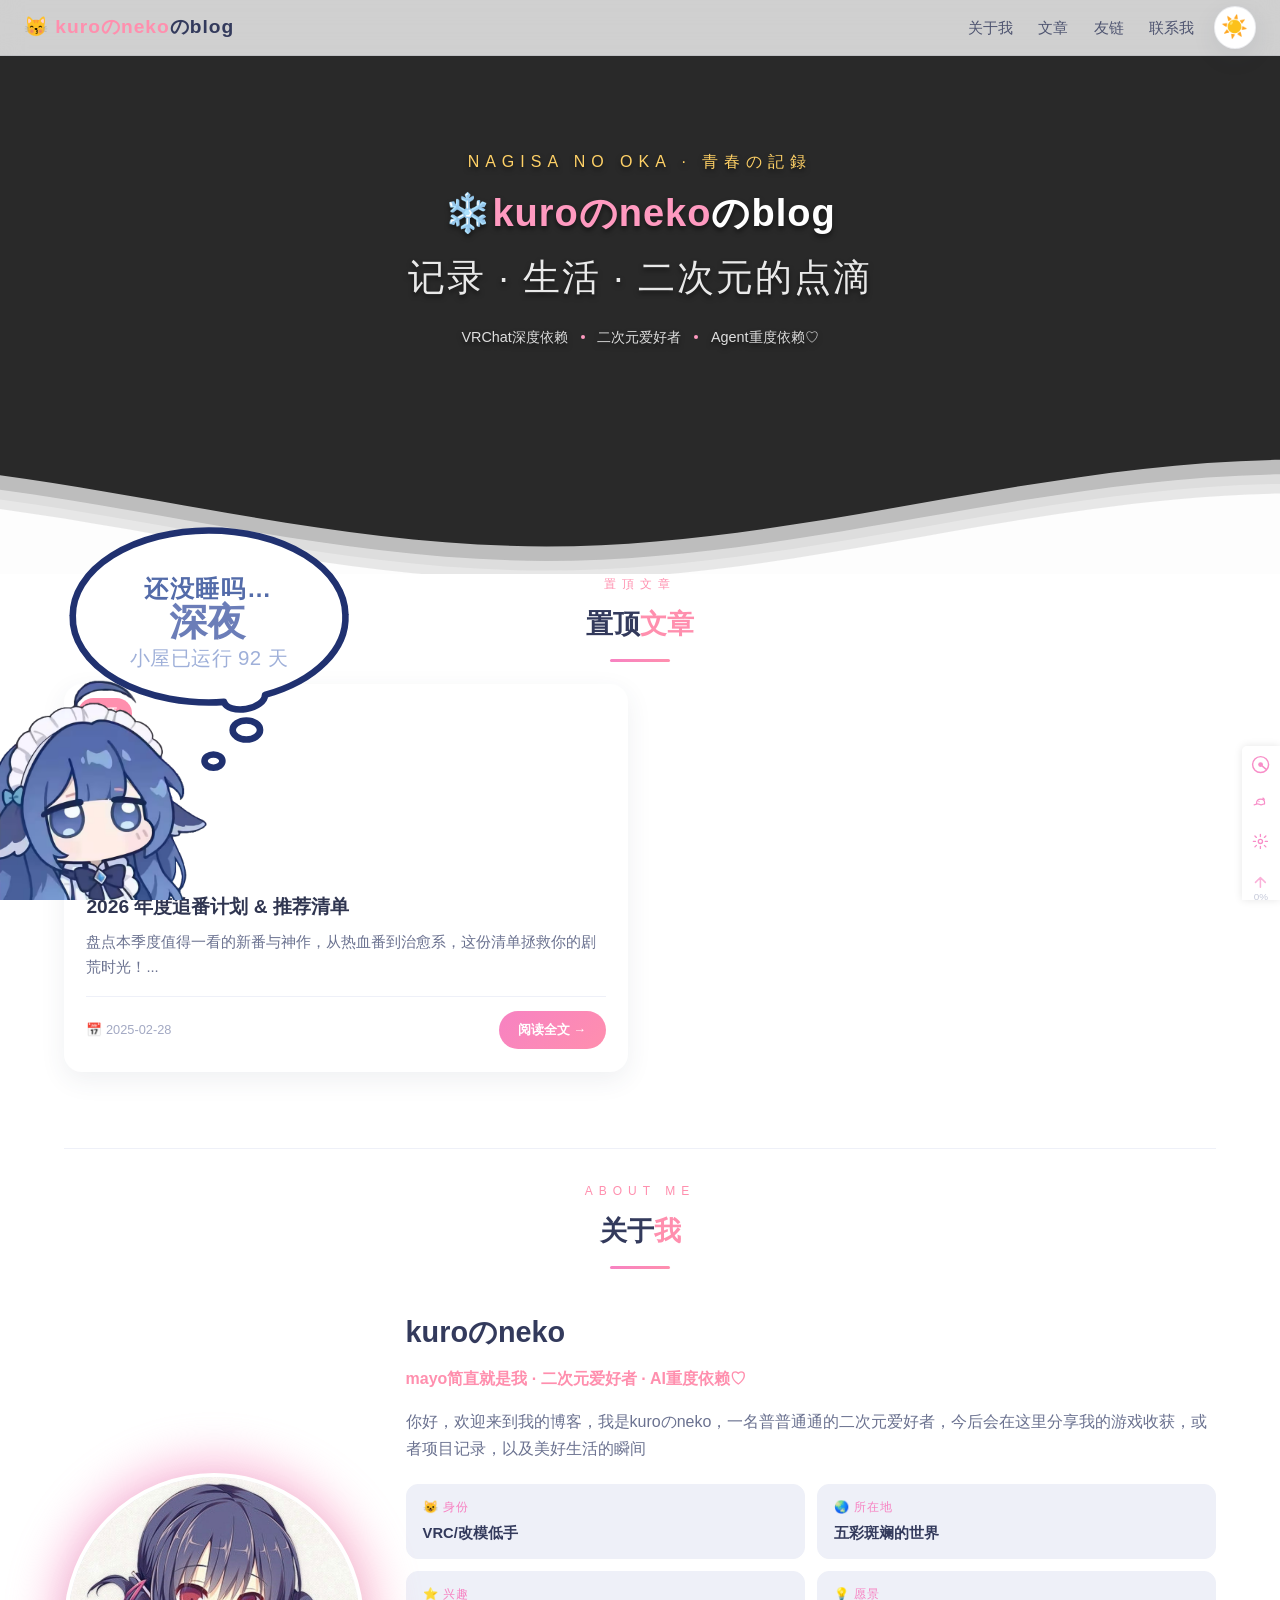
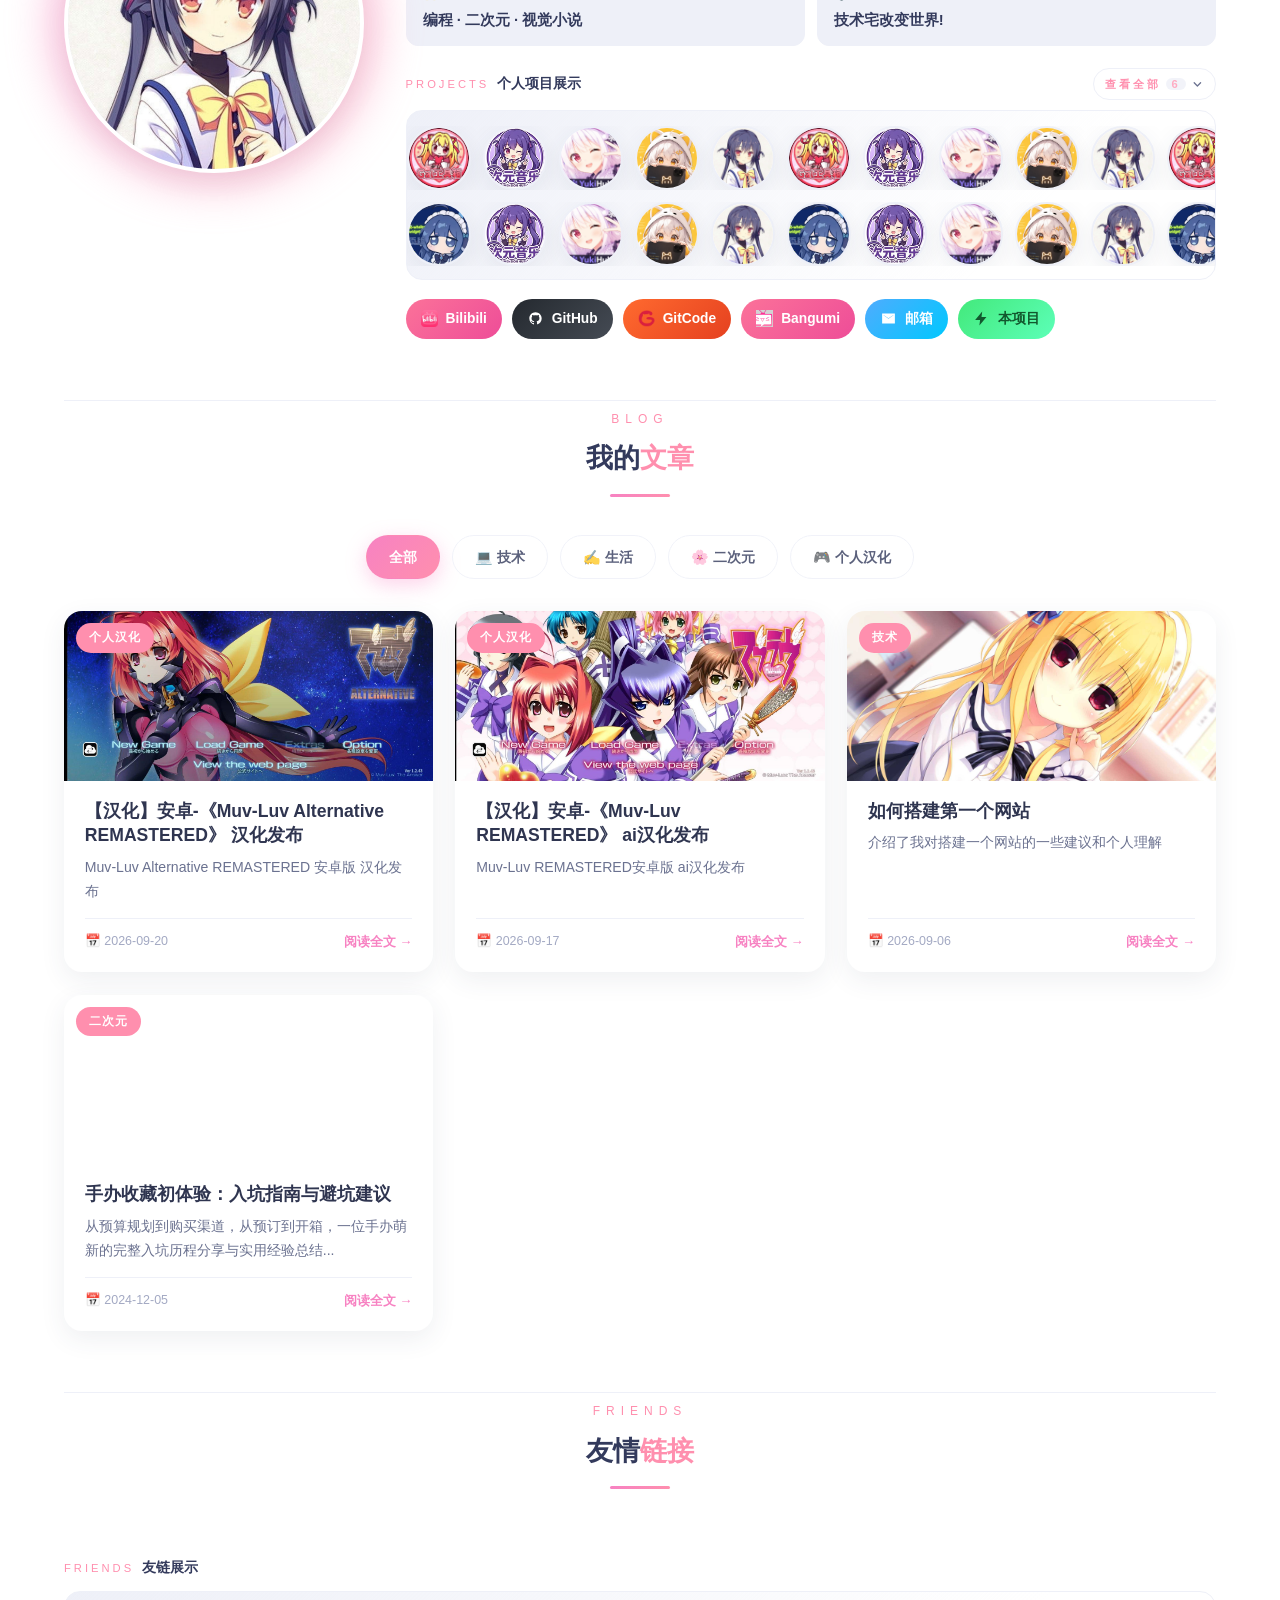
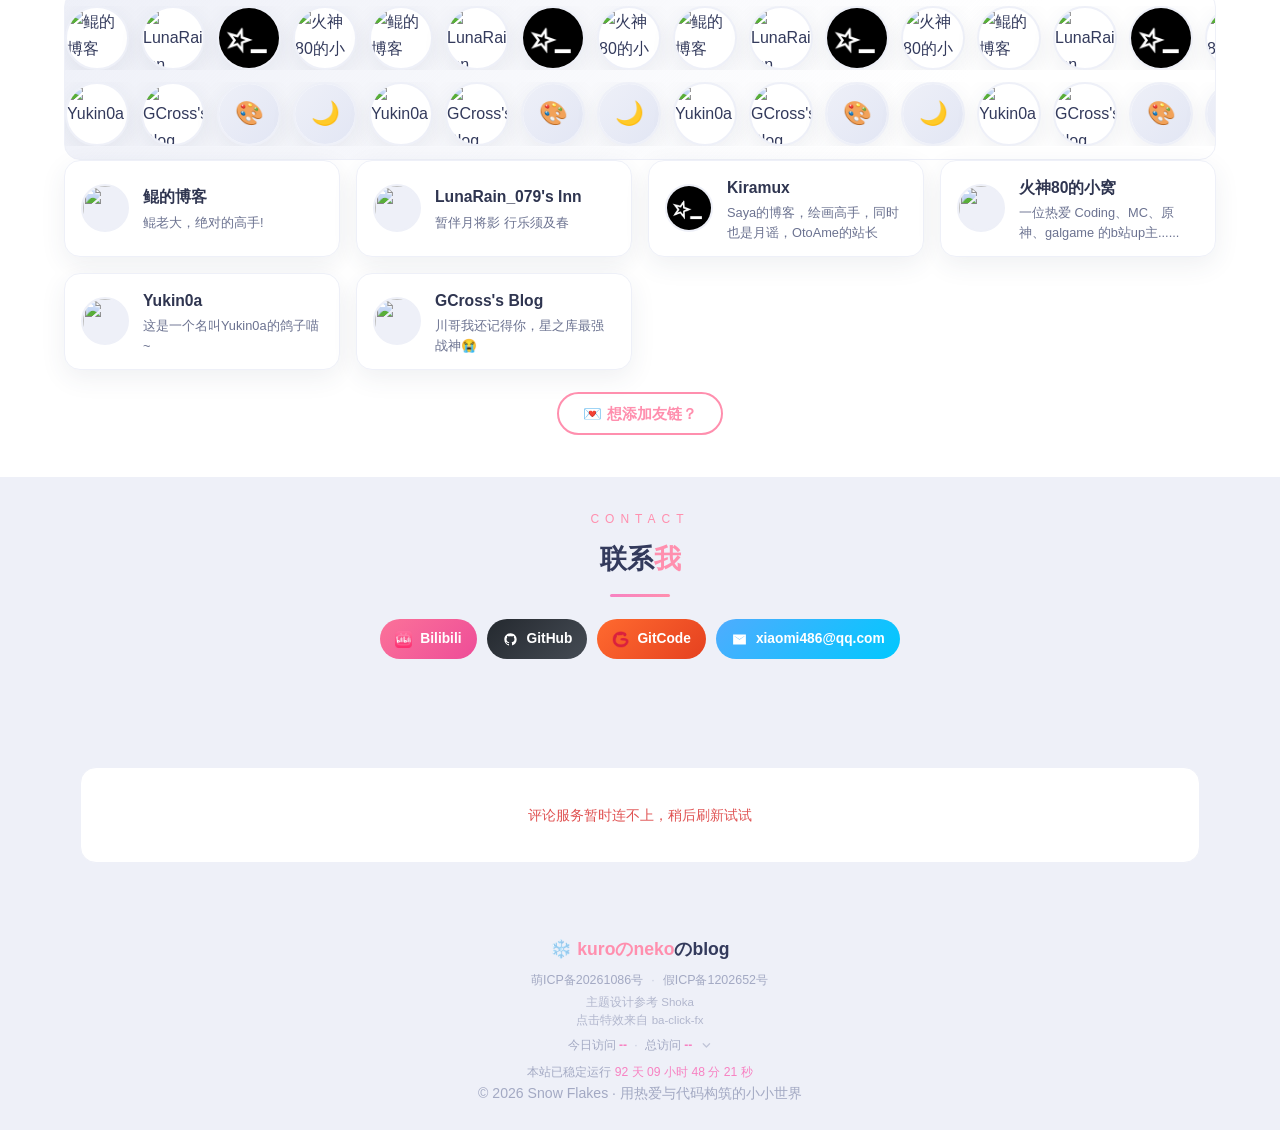
==== commit 1e97066c: "Update index.html" ====
--- a/index.html
+++ b/index.html
@@ -398,7 +398,7 @@
     <p class="icp">
       <a href="https://icp.gov.moe/?keyword=20261086" target="_blank" rel="noopener"><img class="icp-icon" src="https://icp.gov.moe/images/gov.svg" alt="" width="14" height="14" loading="lazy">萌ICP备20261086号</a>
       <span class="icp-sep">·</span>
-      <a href="https://fakeicp.top/query.html?number=1202637" target="_blank" rel="noopener">假ICP备1202637号</a>
+      <a href="https://fakeicp.top/query.html?number=1202652" target="_blank" rel="noopener">假ICP备1202652号</a>
     </p>
     <p class="credits">
       主题设计参考 <a href="https://github.com/amehime/hexo-theme-shoka" target="_blank" rel="noopener">Shoka</a>
@@ -424,7 +424,7 @@
         <span class="pv-hint">近 30 天访问趋势</span>
       </details>
     </div>
-    <script src="https://fakeicp.top/widget.js" data-site="xm486.zh.kg" async></script>
+    <script src="https://fakeicp.top/widget.js" data-site="Rainsan86.github.io" async></script>
     <p class="runtime">本站已稳定运行 <span id="runtime">--</span></p>
 
     <p>© 2026 Snow Flakes · 用热爱与代码构筑的小小世界</p>
